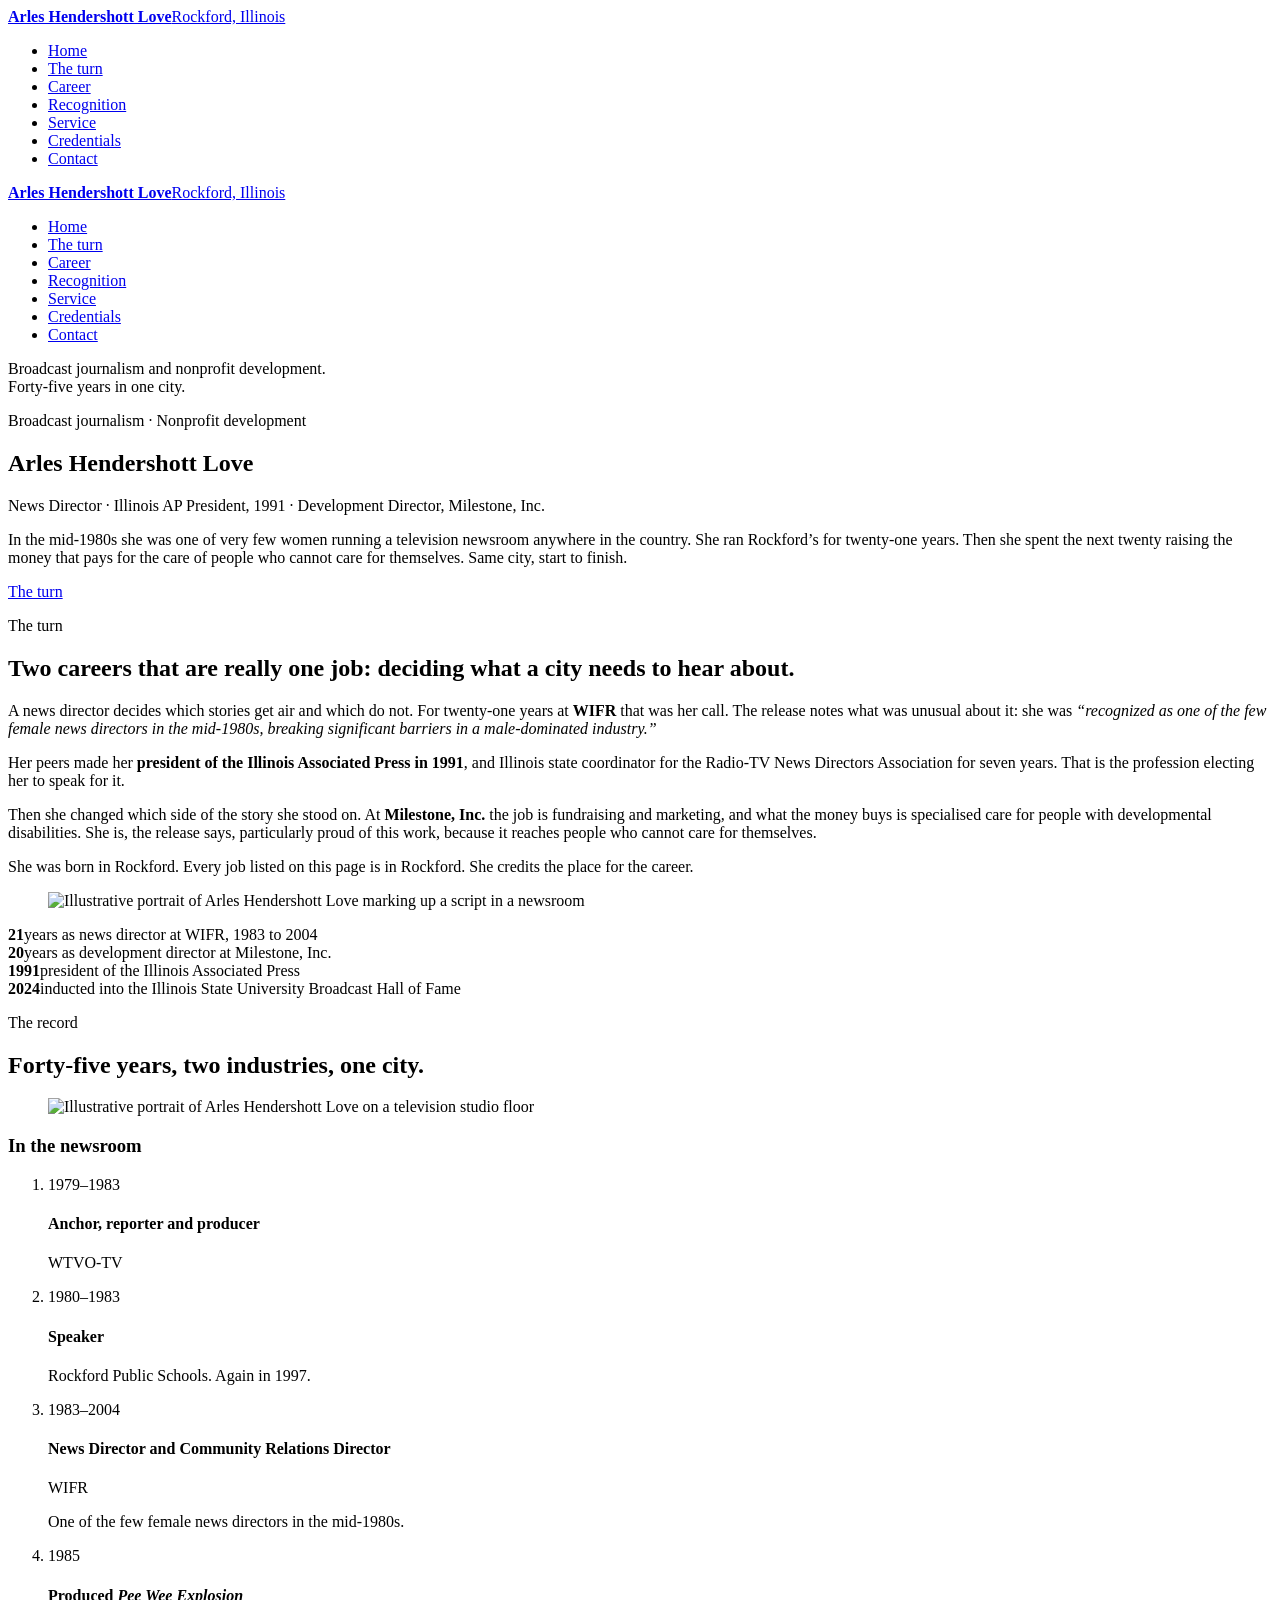
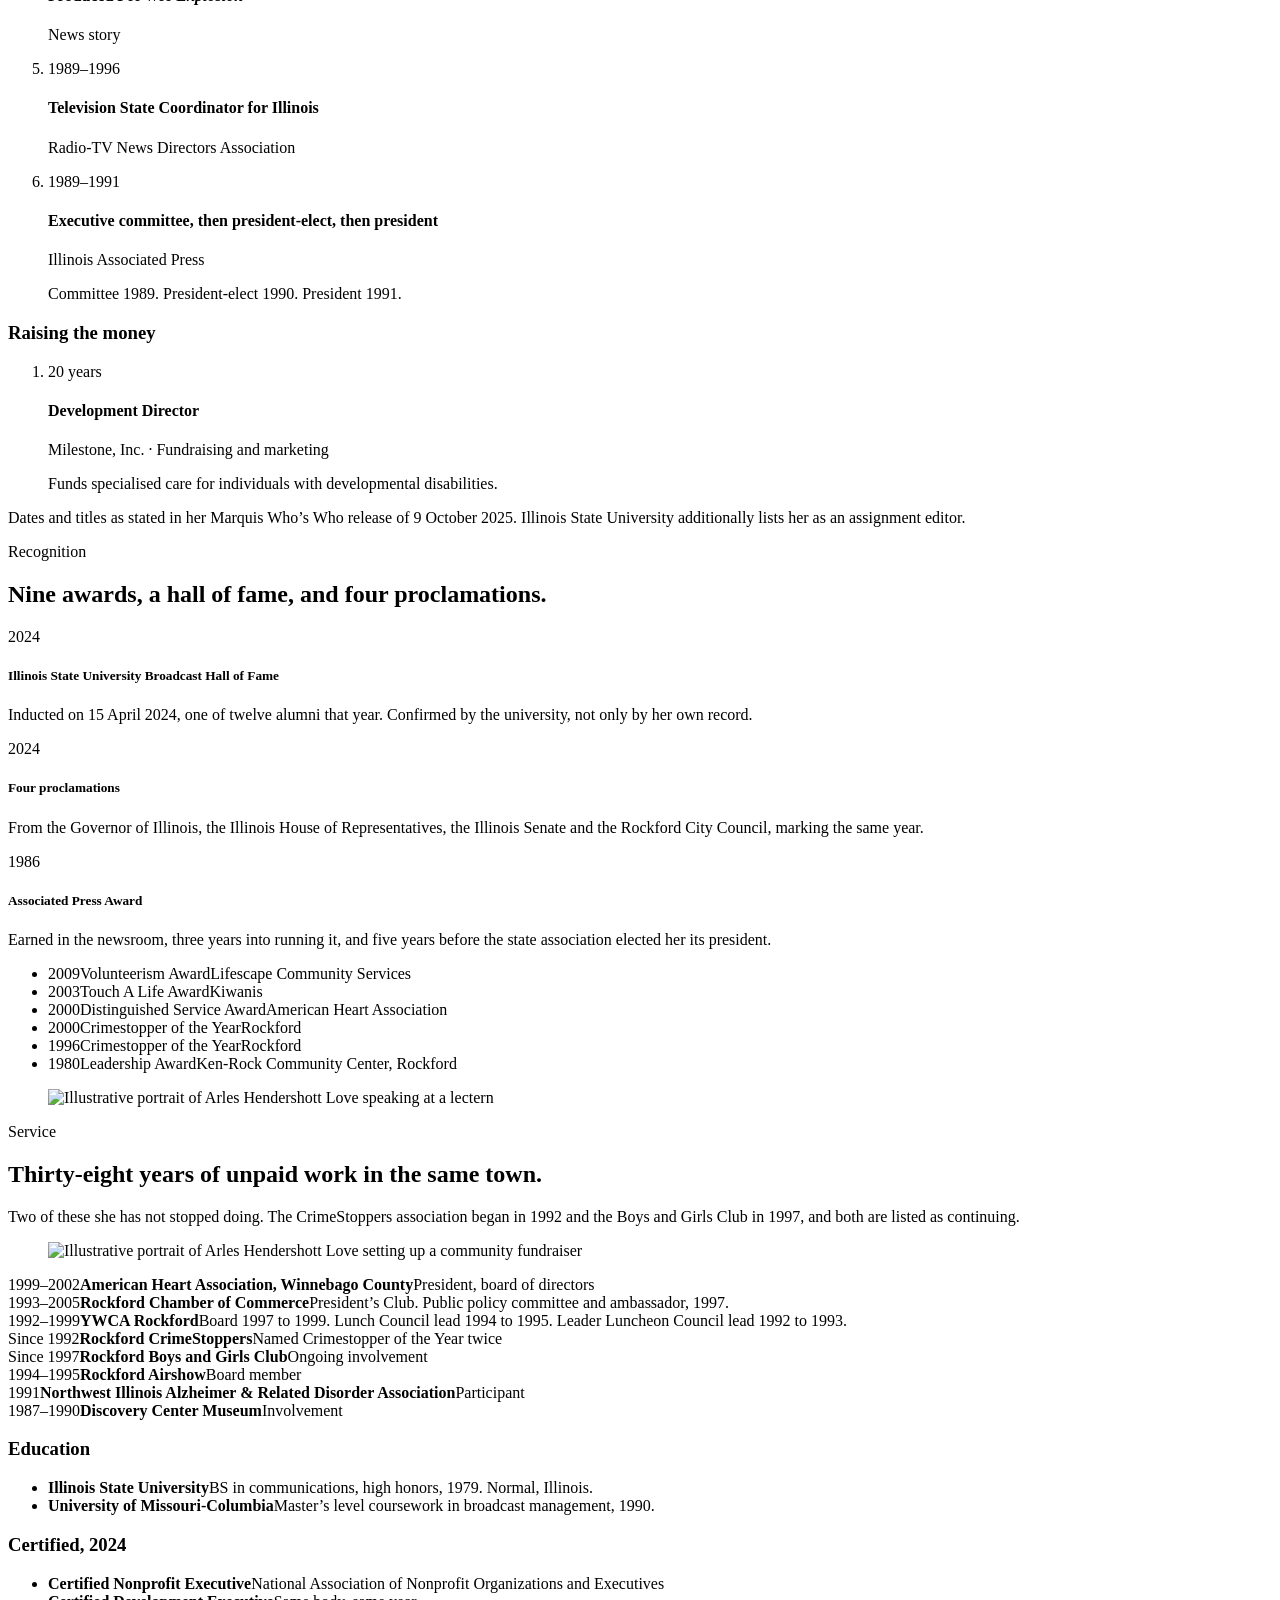
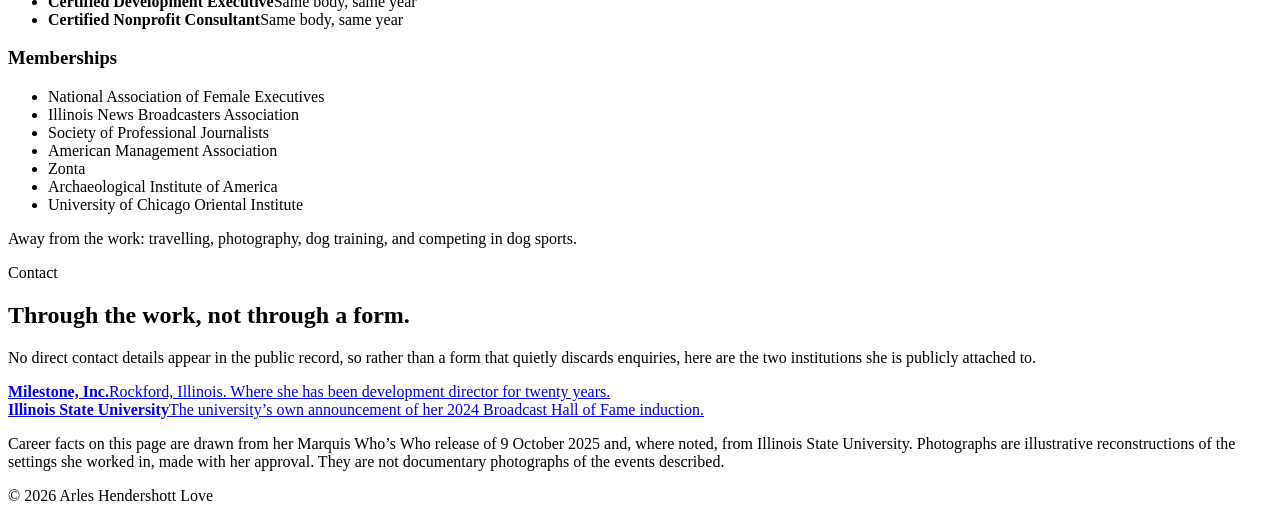
==== index.html @ de35d103 "Arles Hendershott Love: initial site" ====
<!DOCTYPE html>
<html lang="en">
   <head>
      <meta charset="utf-8">
      <meta content="width=device-width, initial-scale=1, shrink-to-fit=no" name="viewport">
      <title>Arles Hendershott Love | Broadcast Journalism and Nonprofit Development</title>
      <meta name="description" content="One of the few female television news directors of the mid-1980s. Twenty-one years running a Rockford newsroom, then twenty raising funds for people with developmental disabilities.">
      <meta name="google-site-verification" content="xpBMh-QQrPQeyqr3nj_wXwu0d8QLbnr4VbG4xIufQW0">
      <!-- Still noindex: this is a github.io staging URL, not her domain. The
           verification tag above lets Search Console claim the property, but
           nothing will be indexed until this line is removed. -->
      <meta name="robots" content="noindex, nofollow">
      <meta property="og:title" content="Arles Hendershott Love">
      <meta property="og:description" content="Broadcast journalist, newsroom leader, and development director. Forty-five years in Rockford, Illinois.">
      <meta property="og:type" content="profile">
      <link rel="icon" href="img/favicon.svg" type="image/svg+xml">
      <link rel="icon" href="img/favicon.ico" sizes="32x32">
      <link rel="apple-touch-icon" href="img/favicon-180.png">
      <link rel="preconnect" href="https://fonts.googleapis.com">
      <link rel="preconnect" href="https://fonts.gstatic.com" crossorigin>
      <link rel="stylesheet" href="https://fonts.googleapis.com/css2?family=Archivo:wght@500;600;700;800&family=Source+Serif+4:ital,opsz,wght@0,8..60,400;0,8..60,600;1,8..60,400&display=swap">
      <link rel="stylesheet" href="vendor/css/bundle.min.css">
      <link rel="stylesheet" href="vendor/css/wow.css">
      <link rel="stylesheet" href="celebrity/css/style.css">
      <link rel="stylesheet" href="celebrity/css/custom.css">
      <link rel="stylesheet" href="celebrity/css/site.css">
   </head>

<body data-offset="90" data-spy="scroll" data-target=".navbar">

<!--Start Header -->
<header class="navigation-bar">
   <nav class="navbar navbar-expand-lg fixed-top navbar-fixed-top">
      <a class="navbar-brand scroll wordmark" href="#home">
         <b>Arles Hendershott Love</b><span>Rockford, Illinois</span>
      </a>
      <div class="collapse navbar-collapse" id="navbarSupportedContent">
         <ul class="navbar-nav ml-auto">
            <li class="nav-item active"><a class="nav-link font scroll" href="#home">Home</a></li>
            <li class="nav-item"><a class="nav-link font scroll" href="#about">The turn</a></li>
            <li class="nav-item"><a class="nav-link font scroll" href="#career">Career</a></li>
            <li class="nav-item"><a class="nav-link font scroll" href="#recognition">Recognition</a></li>
            <li class="nav-item"><a class="nav-link font scroll" href="#service">Service</a></li>
            <li class="nav-item"><a class="nav-link font scroll" href="#credentials">Credentials</a></li>
            <li class="nav-item"><a class="nav-link font scroll" href="#contact">Contact</a></li>
         </ul>
      </div>
      <a href="javascript:void(0)" class="sidemenu_btn link" id="sidemenu_toggle">
      <span></span><span></span><span></span>
      </a>
   </nav>
   <div class="side-menu hidden">
      <div class="inner-wrapper">
         <div class="sidemenu-image">
            <a class="scroll wordmark" href="#home"><b>Arles Hendershott Love</b><span>Rockford, Illinois</span></a>
         </div>
         <span class="btn-close" id="btn_sideNavClose"><i></i><i></i></span>
         <nav class="side-nav w-100">
            <ul class="navbar-nav">
               <li class="nav-item"><a class="nav-link font scroll" href="#home">Home</a></li>
               <li class="nav-item"><a class="nav-link font scroll" href="#about">The turn</a></li>
               <li class="nav-item"><a class="nav-link font scroll" href="#career">Career</a></li>
               <li class="nav-item"><a class="nav-link font scroll" href="#recognition">Recognition</a></li>
               <li class="nav-item"><a class="nav-link font scroll" href="#service">Service</a></li>
               <li class="nav-item"><a class="nav-link font scroll" href="#credentials">Credentials</a></li>
               <li class="nav-item"><a class="nav-link font scroll" href="#contact">Contact</a></li>
            </ul>
         </nav>
         <div class="side-menu-footer">
            <p class="copywrite text-left">Broadcast journalism and nonprofit development.<br>Forty-five years in one city.</p>
         </div>
      </div>
   </div>
   <a id="close_side_menu" href="javascript:void(0);"></a>
</header>
<!-- End Header -->

<!-- Start Banner -->
<section class="banner-section" id="home">
   <div class="container">
      <div class="rectangle wow slideInDown" data-wow-delay="300ms">
         <div class="text font">
            <p class="eyebrow">Broadcast journalism &middot; Nonprofit development</p>
            <h1>Arles Hendershott Love</h1>
            <p class="role-line">News Director &middot; Illinois AP President, 1991 &middot; Development Director, Milestone, Inc.</p>
            <p class="lede">In the mid-1980s she was one of very few women running a television newsroom anywhere in the country. She ran Rockford&rsquo;s for twenty-one years. Then she spent the next twenty raising the money that pays for the care of people who cannot care for themselves. Same city, start to finish.</p>
            <a class="media scroll" href="#about">
               <i class="fas fa-angle-right"></i>
               <div class="media-body">The turn</div>
            </a>
         </div>
      </div>
   </div>
</section>
<!-- End Banner -->

<!-- Start About -->
<section class="about-section" id="about">
   <div class="container">
      <div class="row no-gutters">
         <div class="col-lg-12 wow fadeInDown" data-wow-delay="200ms">
            <p class="subheading font">The turn</p>
            <h2 class="heading font">Two careers that are really one job: deciding what a city needs to hear about.</h2>
         </div>
      </div>
      <div class="row no-gutters align-items-start">
         <div class="col-lg-7 col-md-12 text-section wow fadeInLeft" data-wow-delay="300ms">
            <p class="text">A news director decides which stories get air and which do not. For twenty-one years at <strong>WIFR</strong> that was her call. The release notes what was unusual about it: she was <em>&ldquo;recognized as one of the few female news directors in the mid-1980s, breaking significant barriers in a male-dominated industry.&rdquo;</em></p>
            <p class="text">Her peers made her <strong>president of the Illinois Associated Press in 1991</strong>, and Illinois state coordinator for the Radio-TV News Directors Association for seven years. That is the profession electing her to speak for it.</p>
            <p class="text">Then she changed which side of the story she stood on. At <strong>Milestone, Inc.</strong> the job is fundraising and marketing, and what the money buys is specialised care for people with developmental disabilities. She is, the release says, particularly proud of this work, because it reaches people who cannot care for themselves.</p>
            <p class="text muted-note">She was born in Rockford. Every job listed on this page is in Rockford. She credits the place for the career.</p>
         </div>
         <div class="col-lg-5 col-md-12 wow fadeInRight" data-wow-delay="300ms">
            <figure class="side-fig">
               <img src="img/newsroom-script.jpg" alt="Illustrative portrait of Arles Hendershott Love marking up a script in a newsroom" width="1000" height="750" loading="lazy" decoding="async">
            </figure>
            <div class="figs-col">
            <div class="fig"><b>21</b><span>years as news director at WIFR, 1983 to 2004</span></div>
            <div class="fig"><b>20</b><span>years as development director at Milestone, Inc.</span></div>
            <div class="fig"><b>1991</b><span>president of the Illinois Associated Press</span></div>
            <div class="fig"><b>2024</b><span>inducted into the Illinois State University Broadcast Hall of Fame</span></div>
            </div>
         </div>
      </div>
   </div>
   <div class="rectangle"></div>
</section>
<!-- End About -->

<!-- Start Career -->
<section class="career-section" id="career">
   <div class="container">
      <div class="row no-gutters">
         <div class="col-lg-9 wow fadeInDown" data-wow-delay="200ms">
            <p class="subheading font">The record</p>
            <h2 class="heading font">Forty-five years, two industries, one city.</h2>
         </div>
      </div>

      <figure class="strip-fig wow fadeInUp">
         <img src="img/studio-floor.jpg" alt="Illustrative portrait of Arles Hendershott Love on a television studio floor" width="1600" height="686" loading="lazy" decoding="async">
      </figure>
      <h3 class="era-label">In the newsroom</h3>
      <ol class="tl">
         <li class="tl-row wow fadeInUp">
            <span class="tl-year">1979&ndash;1983</span>
            <div class="tl-body">
               <h4 class="tl-title">Anchor, reporter and producer</h4>
               <p class="tl-meta">WTVO-TV</p>
            </div>
         </li>
         <li class="tl-row wow fadeInUp" data-wow-delay="60ms">
            <span class="tl-year">1980&ndash;1983</span>
            <div class="tl-body">
               <h4 class="tl-title">Speaker</h4>
               <p class="tl-meta">Rockford Public Schools. Again in 1997.</p>
            </div>
         </li>
         <li class="tl-row wow fadeInUp" data-wow-delay="120ms">
            <span class="tl-year">1983&ndash;2004</span>
            <div class="tl-body">
               <h4 class="tl-title">News Director and Community Relations Director</h4>
               <p class="tl-meta">WIFR</p>
               <p class="tl-note">One of the few female news directors in the mid-1980s.</p>
            </div>
         </li>
         <li class="tl-row wow fadeInUp" data-wow-delay="180ms">
            <span class="tl-year">1985</span>
            <div class="tl-body">
               <h4 class="tl-title">Produced <cite>Pee Wee Explosion</cite></h4>
               <p class="tl-meta">News story</p>
            </div>
         </li>
         <li class="tl-row wow fadeInUp" data-wow-delay="240ms">
            <span class="tl-year">1989&ndash;1996</span>
            <div class="tl-body">
               <h4 class="tl-title">Television State Coordinator for Illinois</h4>
               <p class="tl-meta">Radio-TV News Directors Association</p>
            </div>
         </li>
         <li class="tl-row wow fadeInUp" data-wow-delay="300ms">
            <span class="tl-year">1989&ndash;1991</span>
            <div class="tl-body">
               <h4 class="tl-title">Executive committee, then president-elect, then president</h4>
               <p class="tl-meta">Illinois Associated Press</p>
               <p class="tl-note">Committee 1989. President-elect 1990. President 1991.</p>
            </div>
         </li>
      </ol>

      <h3 class="era-label second">Raising the money</h3>
      <ol class="tl">
         <li class="tl-row wow fadeInUp">
            <span class="tl-year">20 years</span>
            <div class="tl-body">
               <h4 class="tl-title">Development Director</h4>
               <p class="tl-meta">Milestone, Inc. &middot; Fundraising and marketing</p>
               <p class="tl-note">Funds specialised care for individuals with developmental disabilities.</p>
            </div>
         </li>
      </ol>
      <p class="tl-foot">Dates and titles as stated in her Marquis Who&rsquo;s Who release of 9 October 2025. Illinois State University additionally lists her as an assignment editor.</p>
   </div>
</section>
<!-- End Career -->

<!-- Start Recognition -->
<section class="media-section" id="recognition">
   <div class="container">
      <div class="row no-gutters">
         <div class="col-lg-12 wow fadeInDown" data-wow-delay="200ms">
            <p class="subheading">Recognition</p>
            <h2 class="heading">Nine awards, a hall of fame, and four proclamations.</h2>
         </div>
      </div>
      <div class="row no-gutters cards-section">
         <div class="col-lg-4 col-md-12">
            <div class="card card-1 wow fadeInLeft" data-wow-delay="200ms">
               <div class="card-body">
                  <p class="card-year">2024</p>
                  <h5 class="card-title font">Illinois State University Broadcast Hall of Fame</h5>
                  <p>Inducted on 15 April 2024, one of twelve alumni that year. Confirmed by the university, not only by her own record.</p>
               </div>
            </div>
         </div>
         <div class="col-lg-4 col-md-12">
            <div class="card active selected wow fadeInUp" data-wow-delay="200ms">
               <div class="card-body">
                  <p class="card-year">2024</p>
                  <h5 class="card-title font">Four proclamations</h5>
                  <p>From the Governor of Illinois, the Illinois House of Representatives, the Illinois Senate and the Rockford City Council, marking the same year.</p>
               </div>
            </div>
         </div>
         <div class="col-lg-4 col-md-12">
            <div class="card wow fadeInRight" data-wow-delay="200ms">
               <div class="card-body">
                  <p class="card-year">1986</p>
                  <h5 class="card-title font">Associated Press Award</h5>
                  <p>Earned in the newsroom, three years into running it, and five years before the state association elected her its president.</p>
               </div>
            </div>
         </div>
      </div>

      <ul class="award-list">
         <li class="wow fadeInUp"><span class="aw-year">2009</span><span class="aw-name">Volunteerism Award</span><span class="aw-org">Lifescape Community Services</span></li>
         <li class="wow fadeInUp" data-wow-delay="50ms"><span class="aw-year">2003</span><span class="aw-name">Touch A Life Award</span><span class="aw-org">Kiwanis</span></li>
         <li class="wow fadeInUp" data-wow-delay="100ms"><span class="aw-year">2000</span><span class="aw-name">Distinguished Service Award</span><span class="aw-org">American Heart Association</span></li>
         <li class="wow fadeInUp" data-wow-delay="150ms"><span class="aw-year">2000</span><span class="aw-name">Crimestopper of the Year</span><span class="aw-org">Rockford</span></li>
         <li class="wow fadeInUp" data-wow-delay="200ms"><span class="aw-year">1996</span><span class="aw-name">Crimestopper of the Year</span><span class="aw-org">Rockford</span></li>
         <li class="wow fadeInUp" data-wow-delay="250ms"><span class="aw-year">1980</span><span class="aw-name">Leadership Award</span><span class="aw-org">Ken-Rock Community Center, Rockford</span></li>
      </ul>
      <figure class="strip-fig bottom wow fadeInUp">
         <img src="img/lectern.jpg" alt="Illustrative portrait of Arles Hendershott Love speaking at a lectern" width="1600" height="686" loading="lazy" decoding="async">
      </figure>
   </div>
</section>
<!-- End Recognition -->

<!-- Start Service -->
<section class="service-section" id="service">
   <div class="container">
      <div class="row no-gutters align-items-center">
         <div class="col-12 col-lg-7 wow fadeInDown" data-wow-delay="200ms">
            <p class="subheading font">Service</p>
            <h2 class="heading font">Thirty-eight years of unpaid work in the same town.</h2>
            <p class="sec-lead">Two of these she has not stopped doing. The CrimeStoppers association began in 1992 and the Boys and Girls Club in 1997, and both are listed as continuing.</p>
         </div>
         <div class="col-12 col-lg-5 mt-4 mt-lg-0">
            <figure class="side-fig wow fadeInRight" data-wow-delay="300ms">
               <img src="img/fundraiser.jpg" alt="Illustrative portrait of Arles Hendershott Love setting up a community fundraiser" width="1000" height="750" loading="lazy" decoding="async">
            </figure>
         </div>
      </div>
      <div class="row svc-grid">
         <div class="col-12 col-md-6 col-lg-4"><div class="svc wow fadeInUp"><span class="svc-year">1999&ndash;2002</span><b>American Heart Association, Winnebago County</b><span class="svc-role">President, board of directors</span></div></div>
         <div class="col-12 col-md-6 col-lg-4"><div class="svc wow fadeInUp" data-wow-delay="60ms"><span class="svc-year">1993&ndash;2005</span><b>Rockford Chamber of Commerce</b><span class="svc-role">President&rsquo;s Club. Public policy committee and ambassador, 1997.</span></div></div>
         <div class="col-12 col-md-6 col-lg-4"><div class="svc wow fadeInUp" data-wow-delay="120ms"><span class="svc-year">1992&ndash;1999</span><b>YWCA Rockford</b><span class="svc-role">Board 1997 to 1999. Lunch Council lead 1994 to 1995. Leader Luncheon Council lead 1992 to 1993.</span></div></div>
         <div class="col-12 col-md-6 col-lg-4"><div class="svc wow fadeInUp" data-wow-delay="180ms"><span class="svc-year">Since 1992</span><b>Rockford CrimeStoppers</b><span class="svc-role">Named Crimestopper of the Year twice</span></div></div>
         <div class="col-12 col-md-6 col-lg-4"><div class="svc wow fadeInUp" data-wow-delay="240ms"><span class="svc-year">Since 1997</span><b>Rockford Boys and Girls Club</b><span class="svc-role">Ongoing involvement</span></div></div>
         <div class="col-12 col-md-6 col-lg-4"><div class="svc wow fadeInUp" data-wow-delay="300ms"><span class="svc-year">1994&ndash;1995</span><b>Rockford Airshow</b><span class="svc-role">Board member</span></div></div>
         <div class="col-12 col-md-6 col-lg-4"><div class="svc wow fadeInUp" data-wow-delay="360ms"><span class="svc-year">1991</span><b>Northwest Illinois Alzheimer &amp; Related Disorder Association</b><span class="svc-role">Participant</span></div></div>
         <div class="col-12 col-md-6 col-lg-4"><div class="svc wow fadeInUp" data-wow-delay="420ms"><span class="svc-year">1987&ndash;1990</span><b>Discovery Center Museum</b><span class="svc-role">Involvement</span></div></div>
      </div>
   </div>
</section>
<!-- End Service -->

<!-- Start Credentials -->
<section class="creds-section" id="credentials">
   <div class="container">
      <div class="row">
         <div class="col-12 col-lg-4 mb-5 mb-lg-0">
            <h3 class="subheading font">Education</h3>
            <ul class="cred-list">
               <li class="wow fadeInUp"><b>Illinois State University</b><span>BS in communications, high honors, 1979. Normal, Illinois.</span></li>
               <li class="wow fadeInUp" data-wow-delay="80ms"><b>University of Missouri-Columbia</b><span>Master&rsquo;s level coursework in broadcast management, 1990.</span></li>
            </ul>
         </div>
         <div class="col-12 col-lg-4 mb-5 mb-lg-0">
            <h3 class="subheading font">Certified, 2024</h3>
            <ul class="cred-list">
               <li class="wow fadeInUp"><b>Certified Nonprofit Executive</b><span>National Association of Nonprofit Organizations and Executives</span></li>
               <li class="wow fadeInUp" data-wow-delay="80ms"><b>Certified Development Executive</b><span>Same body, same year</span></li>
               <li class="wow fadeInUp" data-wow-delay="160ms"><b>Certified Nonprofit Consultant</b><span>Same body, same year</span></li>
            </ul>
         </div>
         <div class="col-12 col-lg-4">
            <h3 class="subheading font">Memberships</h3>
            <ul class="memb-list">
               <li class="wow fadeInUp">National Association of Female Executives</li>
               <li class="wow fadeInUp" data-wow-delay="40ms">Illinois News Broadcasters Association</li>
               <li class="wow fadeInUp" data-wow-delay="80ms">Society of Professional Journalists</li>
               <li class="wow fadeInUp" data-wow-delay="120ms">American Management Association</li>
               <li class="wow fadeInUp" data-wow-delay="160ms">Zonta</li>
               <li class="wow fadeInUp" data-wow-delay="200ms">Archaeological Institute of America</li>
               <li class="wow fadeInUp" data-wow-delay="240ms">University of Chicago Oriental Institute</li>
            </ul>
            <p class="offduty">Away from the work: travelling, photography, dog training, and competing in dog sports.</p>
         </div>
      </div>
   </div>
</section>
<!-- End Credentials -->

<!-- Start Contact -->
<section class="contact-section" id="contact">
   <div class="container">
      <div class="row no-gutters">
         <div class="col-lg-8 wow fadeInLeft" data-wow-delay="200ms">
            <p class="subheading">Contact</p>
            <h2 class="heading">Through the work, not through a form.</h2>
            <p class="sec-lead">No direct contact details appear in the public record, so rather than a form that quietly discards enquiries, here are the two institutions she is publicly attached to.</p>
         </div>
      </div>
      <div class="row doors-row">
         <div class="col-12 col-md-6">
            <a class="door wow fadeInUp" href="https://milestone-inc.org/" target="_blank" rel="noopener">
               <b>Milestone, Inc.</b><span>Rockford, Illinois. Where she has been development director for twenty years.</span>
            </a>
         </div>
         <div class="col-12 col-md-6">
            <a class="door wow fadeInUp" data-wow-delay="80ms" href="https://news.illinoisstate.edu/2024/04/tv-10-news-inducts-12-illinois-state-alums-into-the-broadcast-hall-of-fame/" target="_blank" rel="noopener">
               <b>Illinois State University</b><span>The university&rsquo;s own announcement of her 2024 Broadcast Hall of Fame induction.</span>
            </a>
         </div>
      </div>
      <div class="row copyright-section">
         <div class="col-12 col-lg-8 column">
            <p class="src-note">Career facts on this page are drawn from her Marquis Who&rsquo;s Who release of 9 October 2025 and, where noted, from Illinois State University. Photographs are illustrative reconstructions of the settings she worked in, made with her approval. They are not documentary photographs of the events described.</p>
         </div>
         <div class="col-12 col-lg-4 column text-lg-right">
            <p>&copy; 2026 Arles Hendershott Love</p>
         </div>
      </div>
   </div>
   <div class="rectangle"></div>
</section>
<!-- End Contact -->

<script src="vendor/js/bundle.min.js"></script>
<script src="vendor/js/wow.min.js"></script>
<script src="celebrity/js/script.js"></script>
</body>
</html>
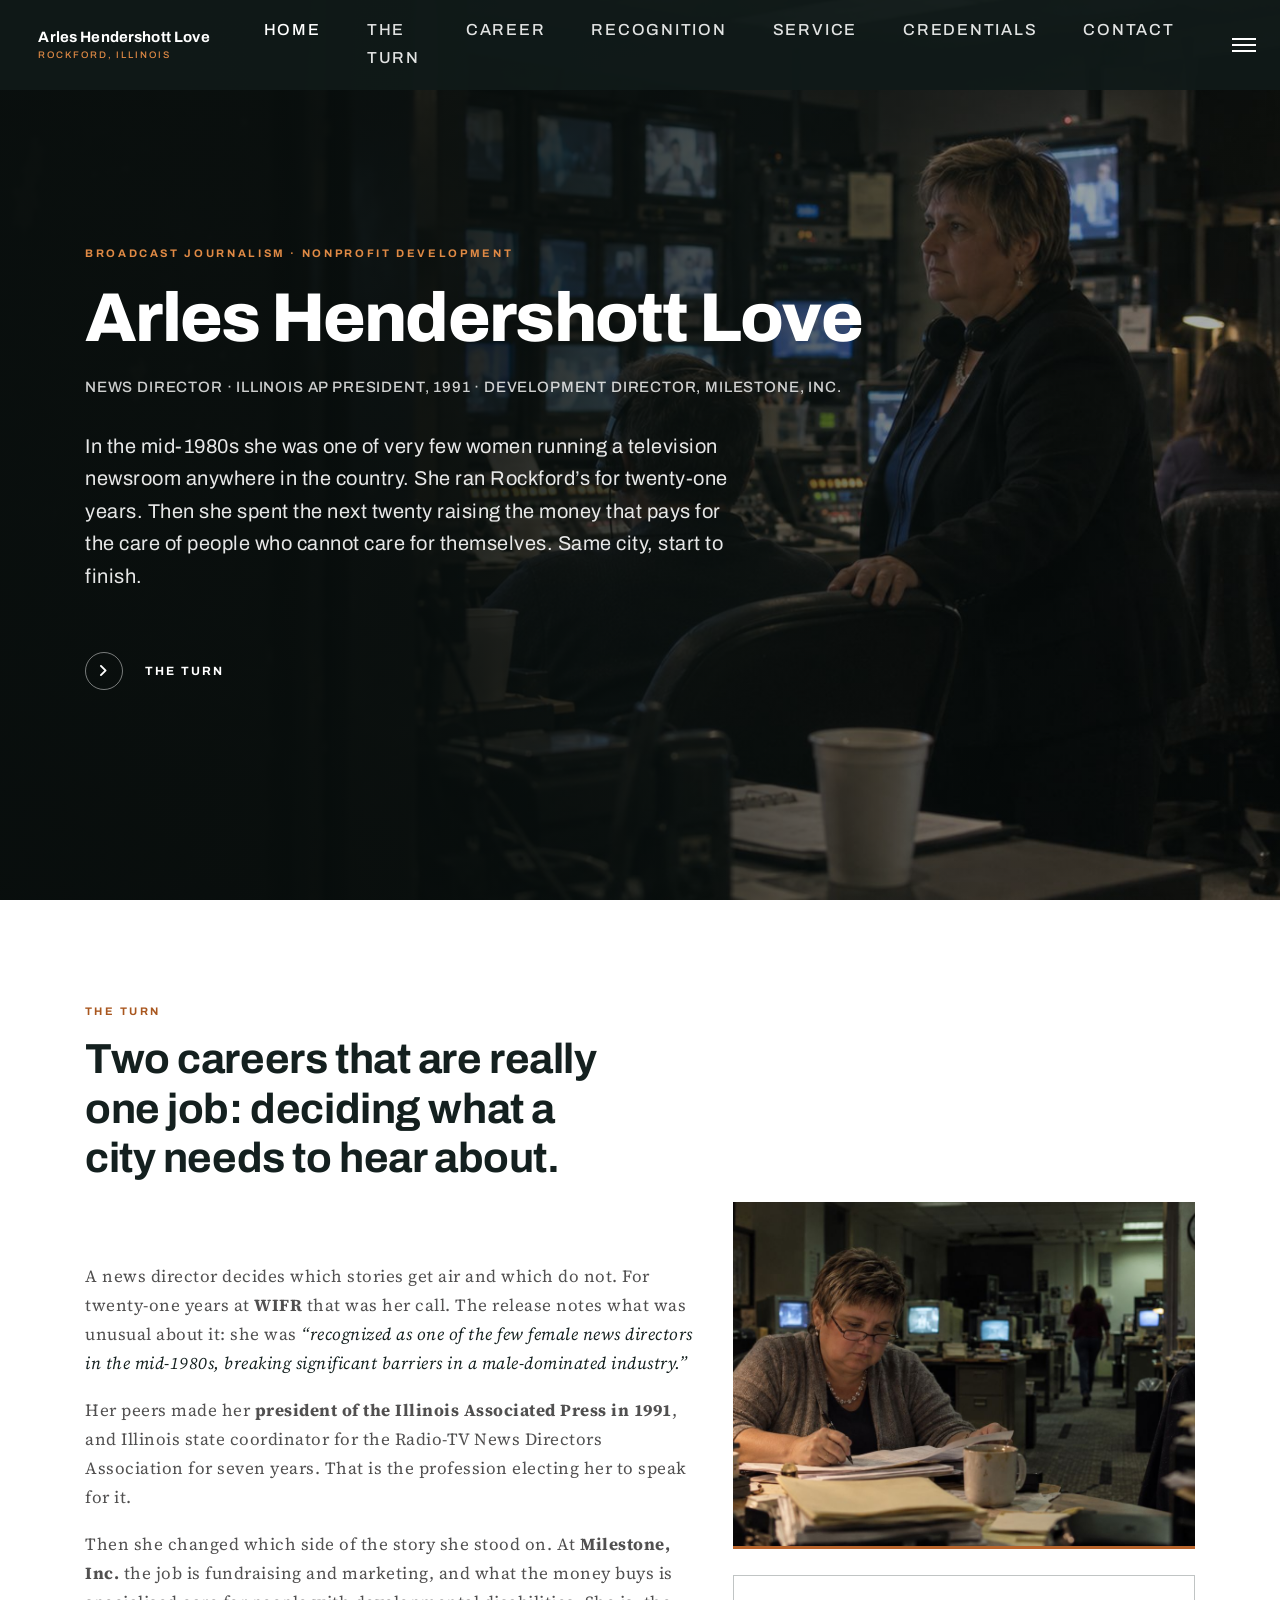
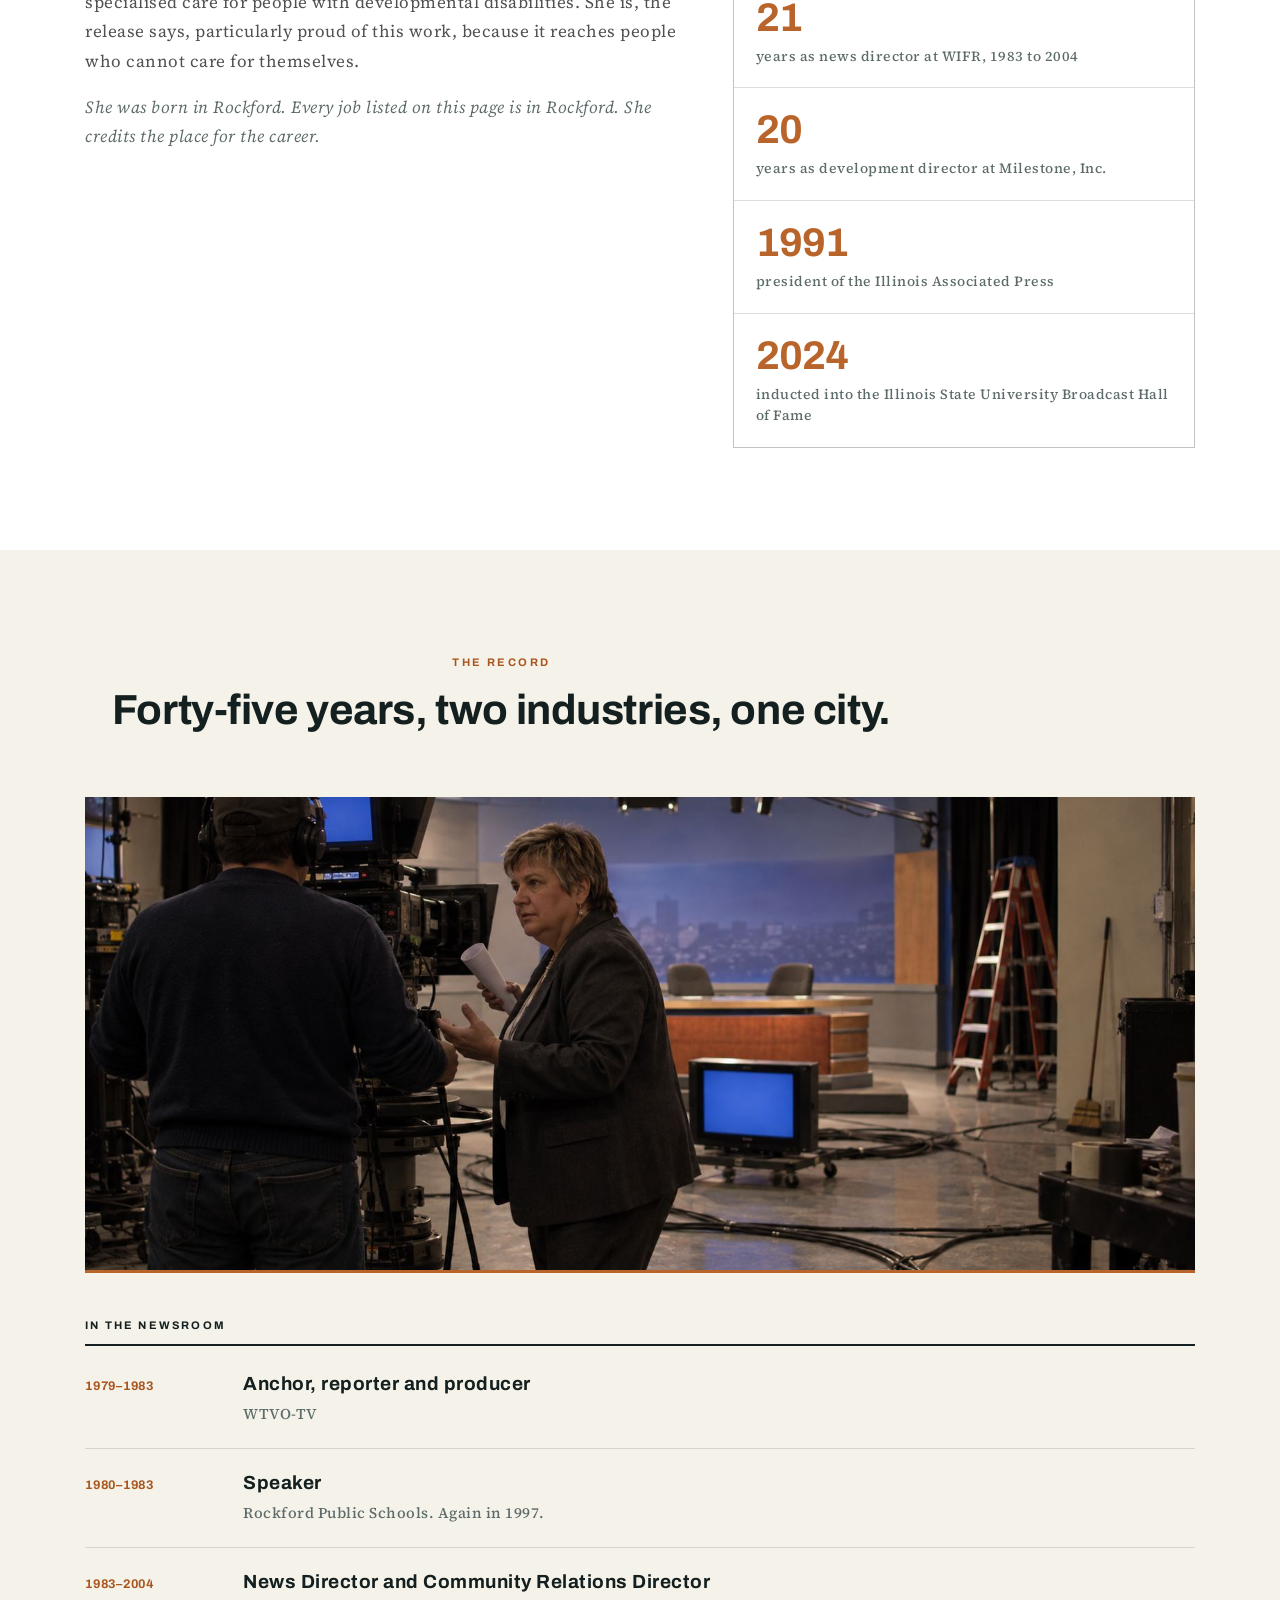
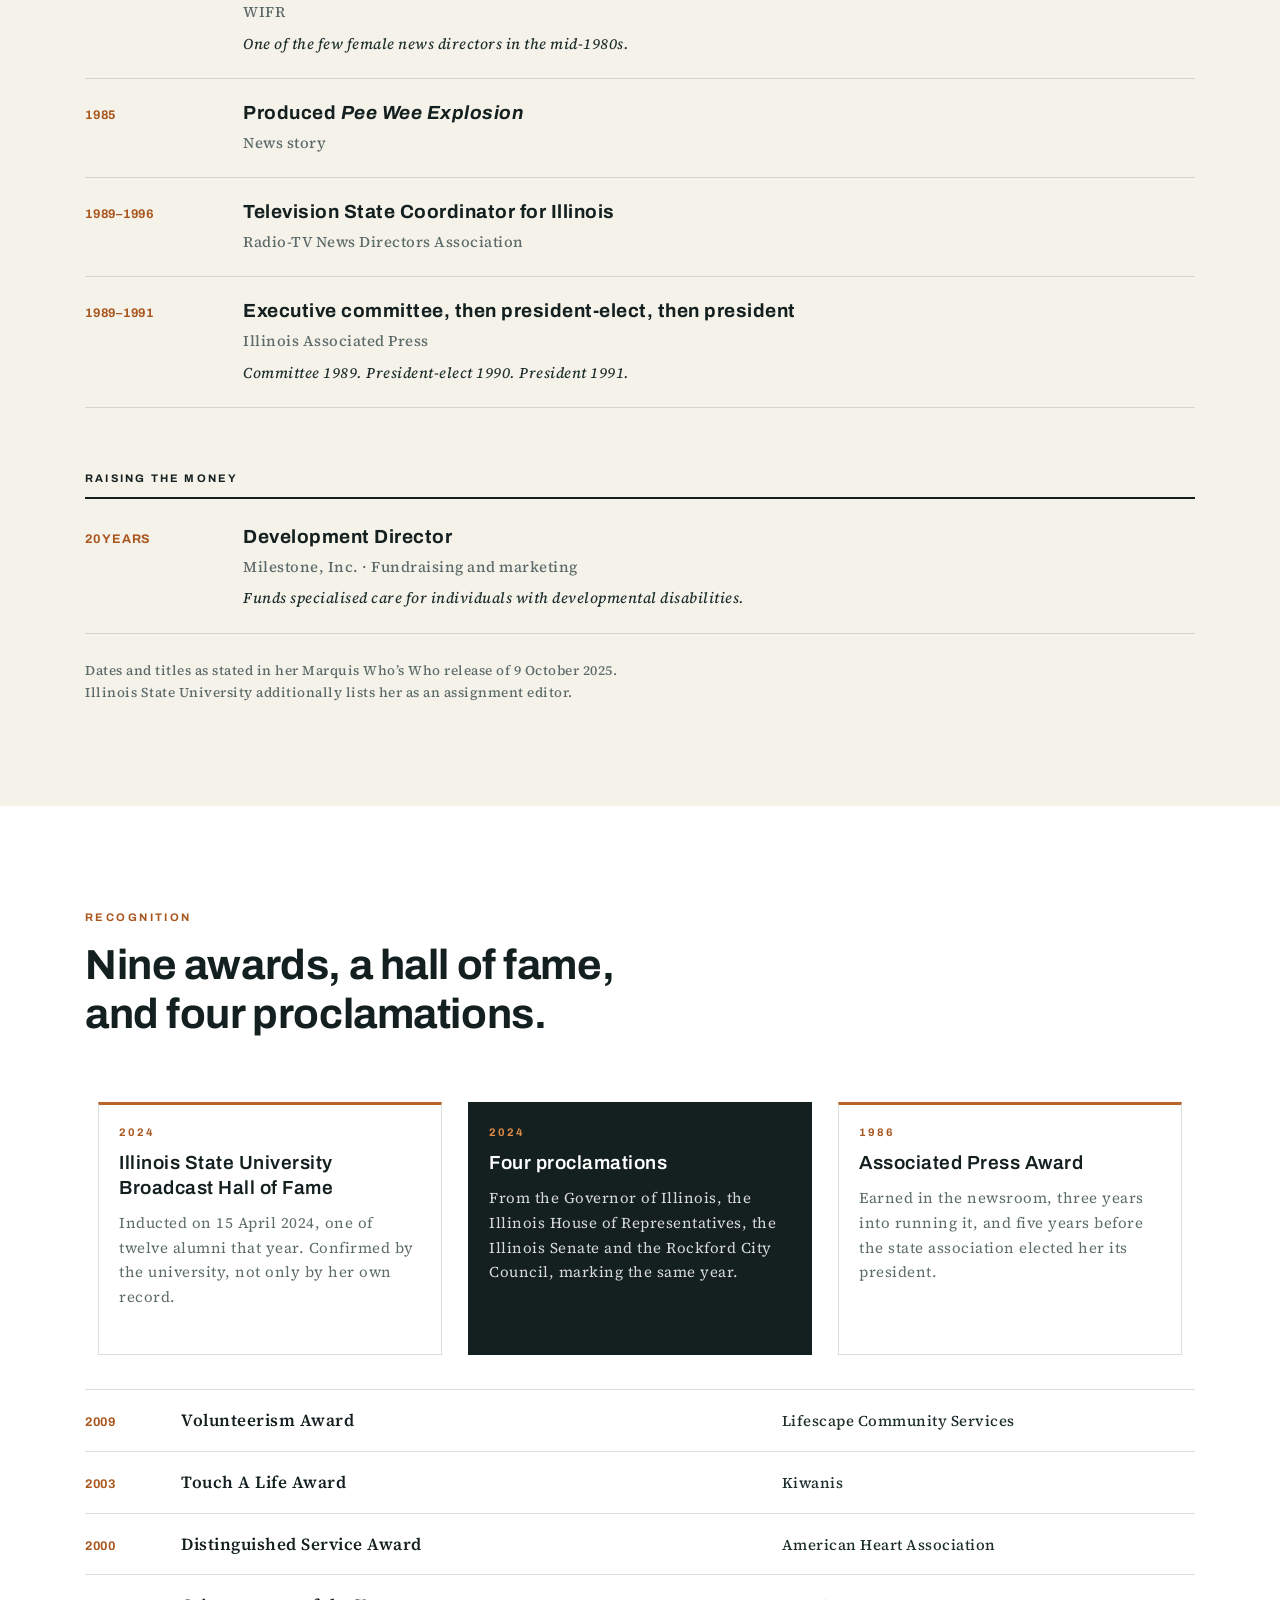
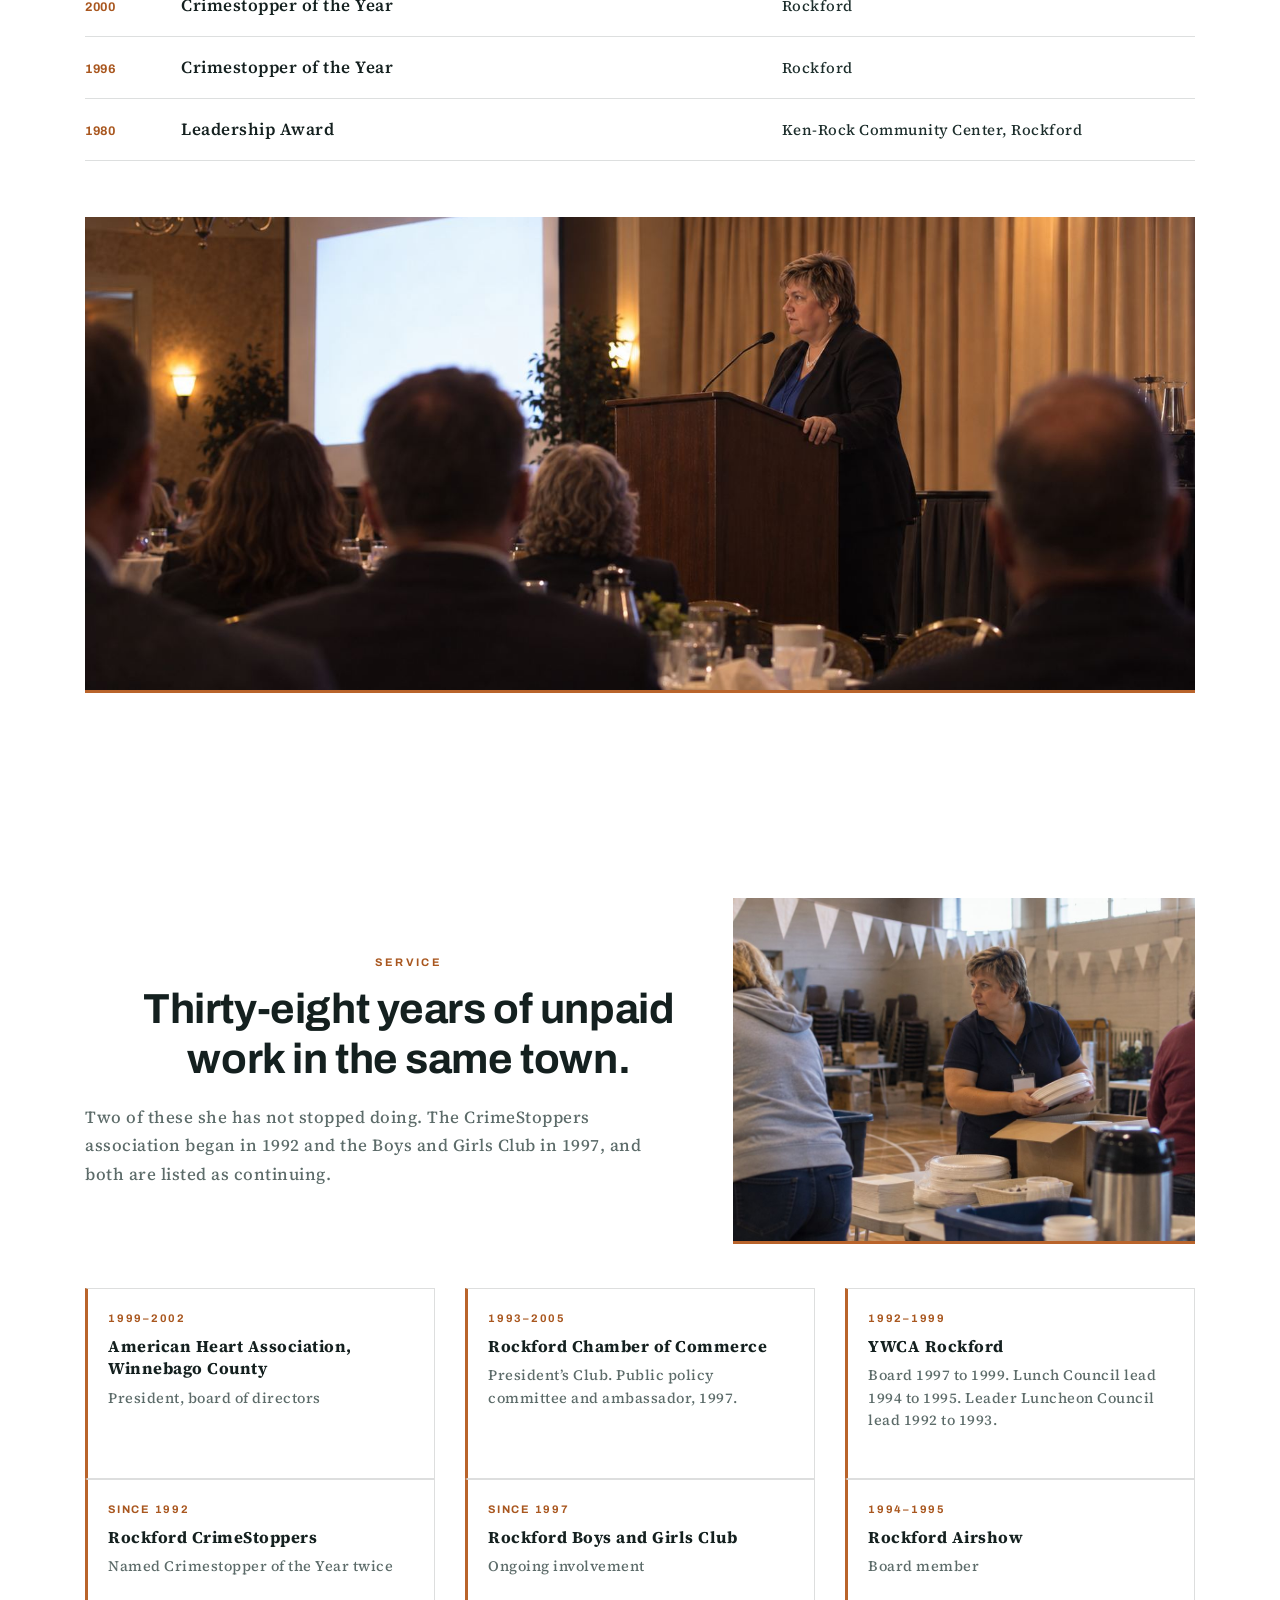
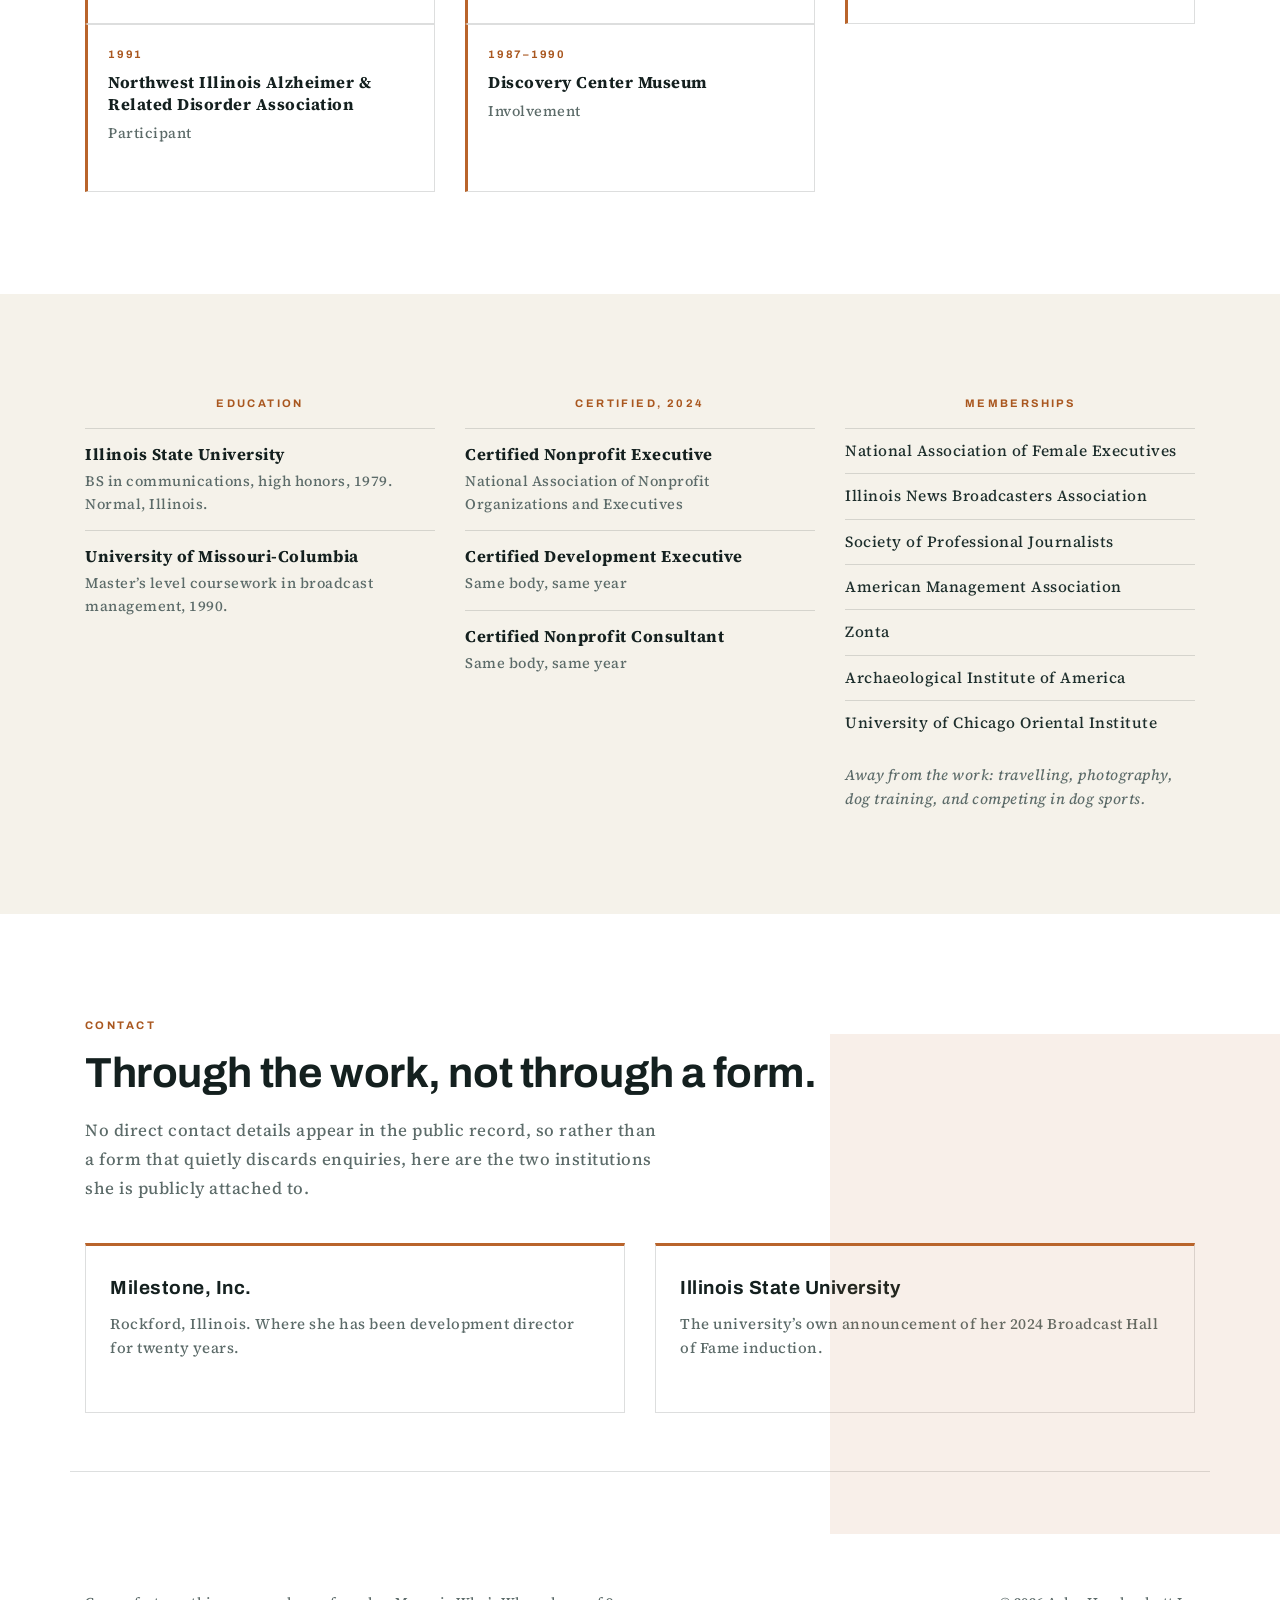
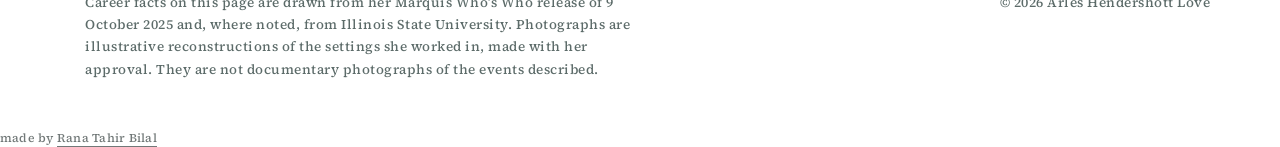
==== commit 02935736: "Add files via upload" ====
--- a/index.html
+++ b/index.html
@@ -362,5 +362,7 @@
 <script src="vendor/js/bundle.min.js"></script>
 <script src="vendor/js/wow.min.js"></script>
 <script src="celebrity/js/script.js"></script>
+
+<p style="margin:18px 0 0;font-size:12px;line-height:1.5;opacity:.6;letter-spacing:.02em">made by <a href="https://ranatahirbilal.com" rel="nofollow noopener" target="_blank" style="color:inherit;text-decoration:none;border-bottom:1px solid currentColor">Rana Tahir Bilal</a></p>
 </body>
 </html>
--- a/celebrity/css/style.css
+++ b/celebrity/css/style.css
@@ -0,0 +1,1785 @@
+/* ===================================
+	Table of Content
+====================================== */
+
+/*- Fonts
+  - Scrollbar
+  - General   
+  - Loader
+  - Navbar
+  - Banner-Section
+  - About-Section
+  - Project Section
+  - Press-Release-Section
+  - Contact-Section
+  - StandAlone Page
+  - Media queries
+*/
+
+/* ===================================
+	Fonts
+====================================== */
+
+@import url('https://fonts.googleapis.com/css2?family=Montserrat:wght@300;400;500;600;700&display=swap');
+@import url('https://fonts.googleapis.com/css2?family=Roboto:wght@300;400;500;700&display=swap');
+
+/* ===================================
+	Scrollbar
+====================================== */
+
+::-webkit-scrollbar {
+	width: 8px;
+}
+
+::-webkit-scrollbar-track {
+	width: 12px;
+	background: white;
+	border-left: 0 solid white;
+	border-right: 0 solid white;
+}
+
+::-webkit-scrollbar-thumb {
+	background: #a60317;
+	width: 0;
+	height: 25%;
+	transition: .5s ease;
+	cursor: pointer;
+}
+
+/* ===================================
+    General
+====================================== */
+
+body {
+	overflow-x: hidden;
+	font-family: 'Roboto', sans-serif;
+}
+
+a {
+	text-decoration: none;
+}
+
+.font {
+	font-family: 'Montserrat', sans-serif;
+}
+
+/*Headings*/
+.subheading {
+	color: #a60317;
+	font-size: 24px;
+	text-align: center;
+	font-weight: 600;
+}
+
+.heading {
+	color: #000;
+	font-size: 48px;
+	font-weight: 600;
+	margin-bottom: 80px;
+	text-align: center;
+}
+
+/*Social Icons*/
+.social-icons-simple li {
+	display: inline-block;
+	padding-left: 8px;
+}
+
+.social-icons-simple li:first-child {
+	padding-left: 0;
+}
+
+.social-icons-simple li a {
+	display: block;
+	font-size: 16px;
+	height: 40px;
+	line-height: 42px;
+	border: 1px solid transparent;
+	text-align: center;
+	width: 40px;
+	border-radius: 50%;
+	position: relative;
+	z-index: 1;
+	overflow: hidden;
+	transition: background-color .5s ease;
+	color: #ffffff;
+}
+
+.social-icons-simple li.animated-wrap a:hover {
+	background-color: transparent;
+}
+
+.icon-hovr:hover {
+	background-color: #fff;
+	color: #a60317;
+}
+
+/*Button*/
+.btn {
+	z-index: 2;
+	letter-spacing: .5px;
+	border-radius: 0;
+	font-weight: 500;
+	overflow: hidden;
+	position: absolute;
+	line-height: inherit;
+	display: inline-block;
+	color: #202020;
+	border: 2px solid transparent;
+	text-transform: capitalize;
+	transition: all .5s ease !important;
+}
+
+.btn.button {
+	font-size: 12px !important;
+	font-weight: 600;
+	color: #202020;
+	padding: 9px 27px !important;
+	line-height: 1.8em !important;
+	cursor: pointer;
+	display: inline-block;
+	position: relative;
+	transition: 0.5s;
+	font-family: 'Montserrat', sans-serif;
+}
+
+.btn.btn-rounded {
+	border-radius: 50px;
+}
+
+.btn.white-btn {
+	background: transparent;
+	border-color: #fff;
+	color: #fff;
+}
+
+.btn.red-btn {
+	background: #fff;
+	border-color: #a60317;
+	color: #a60317;
+}
+
+.center-button {
+	text-align: center;
+}
+
+/*Button hover*/
+.btn.btn-hvr-white:hover {
+	background-color: #fff;
+	border-color: #fff;
+	color: #a60317;
+}
+
+.btn.btn-hvr-red:hover {
+	background-color: #a60317;
+	border-color: #a60317;
+	color: #fff;
+}
+
+/* ===================================
+        Preloader
+====================================== */
+
+.center-block {
+	display: flex;
+	justify-content: center;
+	flex-direction: column;
+	align-items: center;
+}
+
+.loader {
+	height: 100%;
+	width: 100%;
+	position: fixed;
+	overflow: hidden;
+	z-index: 11111111;
+	background: #000;
+}
+
+.spinner {
+	margin: 100px auto;
+	width: 100px;
+	height: 100px;
+	position: relative;
+}
+
+.container1>div,
+.container2>div,
+.container3>div {
+	width: 20px;
+	height: 20px;
+	border: 6px solid #a60317;
+	background-color: #000;
+	border-radius: 100%;
+	position: absolute;
+	animation: bouncedelay 1.2s infinite ease-in-out;
+	animation-fill-mode: both;
+}
+
+.spinner .spinner-container {
+	position: absolute;
+	width: 100%;
+	height: 100%;
+}
+
+.container2 {
+	transform: rotateZ(45deg);
+}
+
+.circle1 {
+	top: 0;
+	left: 0;
+}
+
+.circle2 {
+	top: 0;
+	right: 0;
+}
+
+.circle3 {
+	right: 0;
+	bottom: 0;
+}
+
+.circle4 {
+	left: 0;
+	bottom: 0;
+}
+
+.container2 .circle1 {
+	animation-delay: -1.1s;
+}
+
+.container1 .circle2 {
+	animation-delay: -0.9s;
+}
+
+.container2 .circle2 {
+	animation-delay: -0.8s;
+}
+
+.container1 .circle3 {
+	animation-delay: -0.6s;
+}
+
+.container2 .circle3 {
+	animation-delay: -0.5s;
+}
+
+.container1 .circle4 {
+	animation-delay: -0.3s;
+}
+
+.container2 .circle4 {
+	animation-delay: -0.2s;
+}
+
+@-webkit-keyframes bouncedelay {
+	0%,
+	80%,
+	100% {
+		-webkit-transform: scale(0.4)
+	}
+	40% {
+		-webkit-transform: scale(1.0)
+	}
+}
+
+@keyframes bouncedelay {
+	0%,
+	80%,
+	100% {
+		transform: scale(0.0);
+		-webkit-transform: scale(0.25);
+	}
+	40% {
+		transform: scale(1.0);
+		-webkit-transform: scale(1.0);
+	}
+}
+
+/* ===================================
+    Navbar
+====================================== */
+
+.navigation-bar {
+	width: 100%;
+}
+
+.navbar {
+	padding: 0;
+	z-index: 111;
+	height: 90px;
+	width: 100%;
+	background-color: transparent !important;
+}
+
+.navbar-brand img {
+	padding-left: 15px;
+}
+
+.navbar .navbar-nav .nav-link {
+	font-size: 16px;
+	color: #fff;
+	font-weight: 500;
+	padding: 6px 6px;
+	margin-left: 30px;
+	margin-right: 50px;
+	transition: .5s ease;
+	border: 2px solid transparent;
+	display: block;
+}
+
+.navbar .navbar-nav {
+	margin-right: 5rem;
+}
+
+.navbar .navbar-nav .nav-link.active {
+	color: #fff;
+	transition: all .6s ease;
+}
+
+.navbar .navbar-nav .nav-link:hover {
+	transition: all .6s ease;
+}
+
+.navbar .navbar-nav .nav-link:last-child {
+	margin-right: 0;
+}
+
+.navbar .navbar-nav .nav-link:after {
+	content: '';
+	display: block;
+	margin: auto;
+	height: 3px;
+	width: 0;
+	background: transparent;
+	transition: width .5s ease, background-color .5s ease;
+}
+
+.navbar .navbar-nav .nav-link:hover:after {
+	width: 100%;
+	background: #fff;
+}
+
+.navbar .navbar-nav .button {
+	margin-left: 30px;
+}
+
+.navbar-fixed-top.scrolled .navbar-brand {
+	display: none;
+}
+
+.navbar-fixed-top.scrolled .navbar-nav {
+	display: none;
+}
+
+.navbar-fixed-top.scrolled .sidemenu_btn {
+	background-color: #000;
+	transition: none;
+}
+.navbar-fixed-top.scrolled .sidemenu_btn:hover{
+	background-color: #a60317;
+	transition: all .5s ease;
+}
+
+/*side menu button*/
+.sidemenu_btn {
+	width: 36px;
+	padding: 6px;
+	right: 18px;
+	top: 20px;
+	z-index: 999;
+	margin-top: 12px;
+	margin-left: 16px;
+	cursor: pointer;
+	position: absolute;
+	display: inline-block;
+	transition: all .3s linear;
+}
+
+.sidemenu_btn span {
+	height: 2px;
+	width: 100%;
+	background: #fff;
+	display: block;
+	margin: auto;
+	transition: .5s ease;
+}
+
+.sidemenu_btn:hover span:first-child,
+.sidemenu_btn:hover span:last-child {
+	width: 70%;
+	background-color: #f1f1f1;
+}
+
+.sidemenu_btn:hover span:nth-child(2) {
+	background-color: #fff;
+}
+
+.sidemenu_btn span:nth-child(2) {
+	margin: 4px 0;
+}
+
+/* ===================================
+    Side Menu
+====================================== */
+
+.side-menu {
+	top: 0;
+	right: 0;
+	width: 30%;
+	height: 100%;
+	z-index: 9999;
+	background: #000;
+	transform: translate3d(100%, 0, 0);
+	transition: transform .5s ease;
+	position: fixed;
+	overflow: hidden;
+}
+
+.side-menu.left {
+	left: 0;
+	right: auto;
+	transform: translate3d(-100%, 0, 0);
+}
+
+.side-menu.before-side {
+	width: 280px;
+}
+
+.side-menu.side-menu-active,
+.side-menu.before-side {
+	transform: translate3d(0, 0, 0);
+}
+
+.pul-menu .side-menu.side-menu-active {
+	visibility: visible;
+	opacity: 1;
+}
+
+.side-menu .navbar-brand {
+	margin: 0 0 2.5rem 0;
+}
+
+
+/*Side overlay*/
+#close_side_menu {
+	top: 0;
+	left: 0;
+	width: 100%;
+	height: 100%;
+	display: none;
+	z-index: 1031;
+	opacity: 0.7;
+	background-color: #000;
+	position: fixed;
+	transition: opacity 300ms cubic-bezier(0.895, 0.03, 0.685, 0.22);
+}
+
+/*side menu image*/
+.sidemenu-image {
+	position: absolute;
+	top: 45px;
+}
+
+/*side menu close btn*/
+.side-menu .btn-close {
+	height: 33px;
+	width: 33px;
+	top: 30px;
+	right: 25px;
+	cursor: pointer;
+	text-align: center;
+	position: absolute;
+	display: inline-block;
+}
+
+.side-menu.before-side .btn-close {
+	display: none;
+}
+
+.side-menu .btn-close::before,
+.side-menu .btn-close::after {
+	top: 5px;
+	left: 16px;
+	height: 24px;
+	width: 2px;
+	content: ' ';
+	background: #fff;
+	position: absolute;
+}
+
+.side-menu .btn-close:before {
+	transform: rotate(45deg);
+}
+
+.side-menu .btn-close:after {
+	transform: rotate(-45deg);
+}
+
+.side-menu .btn-close:hover {
+	transform: scale(0.9);
+	overflow: hidden;
+	transition: all .5s ease;
+}
+
+
+/*side menu inner-wrapper*/
+.side-menu .inner-wrapper {
+	height: 100%;
+	padding: 4.5rem 5rem;
+	position: relative;
+	overflow-y: auto;
+	display: flex;
+	align-items: center;
+	text-align: left;
+	flex-wrap: wrap;
+}
+
+.pul-menu.pushwrap .side-menu .inner-wrapper {
+	padding: 3.5rem 2.5rem;
+}
+
+.side-menu .side-nav {
+	margin-bottom: 0;
+	margin-top: 50px;
+	display: block;
+}
+
+.side-nav .navbar-nav .nav-item {
+	opacity: 0;
+	display: block;
+	margin: 15px 0;
+	padding: 0 !important;
+	transition: all 0.8s ease 500ms;
+	transform: translateY(30px);
+}
+
+.side-nav .navbar-nav .nav-item:first-child {
+	transition-delay: .1s;
+}
+
+.side-nav .navbar-nav .nav-item:nth-child(2) {
+	transition-delay: .2s;
+}
+
+.side-nav .navbar-nav .nav-item:nth-child(3) {
+	transition-delay: .3s;
+}
+
+.side-nav .navbar-nav .nav-item:nth-child(4) {
+	transition-delay: .4s;
+}
+
+.side-nav .navbar-nav .nav-item:nth-child(5) {
+	transition-delay: .5s;
+}
+
+.side-nav .navbar-nav .nav-item:nth-child(6) {
+	transition-delay: .6s;
+}
+
+.side-nav .navbar-nav .nav-item:nth-child(7) {
+	transition-delay: .7s;
+}
+
+.side-nav .navbar-nav .nav-item:nth-child(8) {
+	transition-delay: .8s;
+}
+
+.side-nav .navbar-nav .nav-item:nth-child(9) {
+	transition-delay: .9s;
+}
+
+.side-menu.side-menu-active .side-nav .navbar-nav .nav-item {
+	transform: translateY(0);
+	opacity: 1;
+}
+
+.side-nav .navbar-nav .nav-link {
+	display: inline-table;
+	color: #fff;
+	padding: 2px 0 3px 0 !important;
+	font-size: 24px;
+	line-height: normal;
+	position: relative;
+	border-radius: 0;
+	text-decoration: none;
+}
+
+.side-nav .navbar-nav .nav-link::after {
+	content: "";
+	left: 0;
+	width: 0;
+	bottom: 0;
+	height: 2px;
+	background: #fff;
+	overflow: hidden;
+	position: absolute;
+	display: inline-block;
+	transition: all 0.5s cubic-bezier(0, 0, 0.2, 1);
+}
+
+.side-nav .navbar-nav .nav-link:hover::after,
+.side-nav .navbar-nav .nav-link:focus::after,
+.side-nav .navbar-nav .nav-link.active::after {
+	width: 100%;
+}
+
+.side-nav .navbar-nav .nav-link.active {
+	background: transparent;
+}
+
+/*side menu footer */
+.side-menu-footer .navbar-nav {
+	transform: translateY(0);
+}
+
+.side-menu-footer p {
+	color: #fff;
+	font-size: 14px;
+}
+
+.side-menu-footer .banner-icons ul {
+	margin-bottom: 0;
+}
+
+.side-menu-footer .banner-icons ul li {
+	display: inline-block;
+}
+
+.side-menu-footer .banner-icons ul li i {
+	color: #fff;
+}
+
+.side-menu-footer .banner-icons ul li a:hover {
+	background-color: #fff;
+	transition: all .8s ease;
+}
+
+.side-menu-footer .banner-icons ul li a {
+	border-radius: 50%;
+	color: #fff;
+	height: 40px;
+	line-height: 38px;
+	width: 40px;
+	border: 1px solid transparent;
+	display: block;
+	overflow: hidden;
+	text-align: center;
+}
+
+.side-menu-footer .banner-icons ul li a:hover i {
+	color: #000;
+}
+
+/* ===================================
+    Banner-Section
+====================================== */
+
+.banner-section {
+	background-image: url('../img/banner.jpg');
+	background-size: cover;
+	height: 100vh;
+}
+
+.banner-section .rectangle {
+	position: absolute;
+	top: 0;
+	width: 340px;
+	height: 610px;
+	background-color: #a60317;
+}
+
+.banner-section .social-icons-simple {
+	margin: 0 0 8px;
+}
+
+.banner-section .rectangle .text {
+	position: absolute;
+	bottom: 60px;
+	left: 28px;
+}
+
+.banner-section .rectangle .text h2 {
+	font-size: 80px;
+	color: #fff;
+	font-weight: 600;
+}
+
+.banner-section .rectangle .text p {
+	font-size: 16px;
+	padding-right: 130px;
+	color: #fff;
+	font-weight: 400;
+	margin: 0;
+}
+
+.banner-section .media i {
+	overflow: hidden;
+	border-radius: 50%;
+	color: #fff;
+	height: 30px;
+	line-height: 28px;
+	width: 30px;
+	border: 1px solid #fff;
+	text-align: center;
+	font-size: 15px;
+	transition: .5s ease;
+}
+
+.banner-section .media {
+	width: 160px;
+	height: 50px;
+	margin-top: 20px;
+	padding: 10px 12px 10px 0;
+	background-color: transparent;
+}
+
+.banner-section .media .media-body {
+	margin-left: 10px;
+	color: #fff;
+}
+
+.banner-section .media:hover i {
+	color: #fff;
+	border: 1px solid #000;
+	background-color: #000;
+	transition: .5s ease;
+}
+
+.banner-section .media:hover {
+	cursor: pointer;
+	transition: .5s ease;
+}
+
+/*Social icons*/
+.social-icons {
+	position: absolute;
+	bottom: 0;
+	left: 10px;
+}
+
+.banner-section .social-icons-simple li a {
+	font-size: 15px;
+	height: 30px;
+	line-height: 31px;
+	width: 30px;
+}
+
+/* ===================================
+     About-Section
+====================================== */
+
+.about-section {
+	padding-top: 120px;
+	padding-bottom: 120px;
+	background-color: #fff;
+	position: relative;
+}
+
+.about-section .heading {
+	padding-left: 250px;
+	padding-right: 250px;
+}
+
+.about-section .text-section {
+	margin-top: 60px;
+}
+
+.about-section .text-section .heading {
+	padding-left: 0;
+	padding-right: 0;
+	font-size: 36px;
+	margin-bottom: 40px;
+	text-align: left;
+}
+
+.about-section .text-section .text {
+	color: #515050;
+	font-size: 16px;
+	font-weight: 400;
+	text-align: justify;
+	padding-right: 70px;
+}
+
+.about-section .media i {
+	overflow: hidden;
+	border-radius: 50%;
+	color: #a60317;
+	height: 30px;
+	line-height: 28px;
+	width: 30px;
+	border: 1px solid #a60317;
+	text-align: center;
+	font-size: 18px;
+	transition: .5s ease;
+}
+
+.about-section .media {
+	width: 160px;
+	height: 50px;
+	padding: 10px 12px 10px 0;
+	background-color: transparent;
+}
+
+.about-section .media .media-body {
+	margin-left: 10px;
+	color: #a60317;
+}
+
+.about-section .media:hover i {
+	color: #fff;
+	border: 1px solid #a60317;
+	background-color: #a60317;
+	transition: .5s ease;
+}
+
+.about-section .media:hover {
+	cursor: pointer;
+	transition: .5s ease;
+}
+
+.about-section .img-section {
+	z-index: 1;
+}
+
+.about-section .rectangle {
+	top: 120px;
+	right: 0;
+	width: 350px;
+	height: 400px;
+	position: absolute;
+	background-color: #a60317;
+}
+
+/* ===================================
+     Project-Section
+====================================== */
+
+.project-section {
+	position: relative;
+}
+
+.project-section .navbar {
+	position: absolute;
+	background-color: transparent !important;
+}
+
+.project-section .rectangle {
+	bottom: 0;
+	width: 320px;
+	height: 400px;
+	position: absolute;
+	background-color: #a60317;
+}
+
+.project-section .rectangle .project-text {
+	position: relative;
+	left: 50px;
+	top: 100px;
+}
+
+.project-section .project-text h2 {
+	color: #fff;
+	font-size: 40px;
+	font-weight: 600;
+}
+
+.project-section .project-text p {
+	font-size: 16px;
+	color: #fff;
+	padding-right: 90px;
+	font-weight: 400;
+}
+
+.carousel-control-next-icon,
+.carousel-control-prev-icon {
+	width: 80px;
+	height: 40px;
+}
+
+/* ===================================
+     Press-Release-Section
+====================================== */
+
+.media-section {
+	padding-top: 120px;
+	background-color: #fff;
+}
+
+.media-section .heading {
+	margin-bottom: 0;
+}
+
+.media-section .cards-section {
+	position: relative;
+	top: 120px;
+}
+
+.media-section .cards-section .card-body .card-text {
+	color: #515050;
+	font-size: 16px;
+	font-weight: 400;
+}
+
+.media-section .cards-section .card-body .card-title {
+	color: #a60317;
+	font-size: 24px;
+	margin-bottom: 25px;
+}
+
+.media-section .cards-section .active {
+	background-color: #a60317;
+}
+
+.media-section .cards-section .active .card-title {
+	color: #fff;
+}
+
+.media-section .cards-section .active p {
+	color: #fff;
+}
+
+.media-section .active .media i {
+	color: #fff;
+	border: 1px solid #fff;
+}
+
+.media-section .active .media .media-body {
+	color: #fff;
+}
+
+.media-section .cards-section .card {
+	z-index: 1;
+	margin-left: 40px;
+	padding-top: 30px;
+	padding-bottom: 30px;
+	transition: .3s ease-in;
+	border: 1px solid transparent;
+	box-shadow: 0 0 10px rgba(0, 0, 0, 0.25);
+}
+
+.media-section .cards-section .card-body {
+	padding: 18px 16px 18px 20px;
+	font-weight: 400;
+}
+
+.media-section .cards-section .card-body .card-title {
+	font-weight: 600;
+}
+
+.media-section .media i {
+	overflow: hidden;
+	border-radius: 50%;
+	color: #000;
+	height: 30px;
+	line-height: 28px;
+	width: 30px;
+	border: 1px solid #000;
+	text-align: center;
+	font-size: 15px;
+	transition: .5s ease;
+}
+
+.media-section .media {
+	width: 160px;
+	height: 50px;
+	padding: 10px 12px 10px 0;
+	background-color: transparent;
+}
+
+.media-section .media .media-body {
+	margin-left: 10px;
+	color: #000;
+}
+
+.media-section .media:hover i {
+	color: #fff;
+	border: 1px solid #000;
+	background-color: #000;
+	transition: .5s ease;
+}
+
+.media-section .media:hover {
+	cursor: pointer;
+	transition: .5s ease;
+}
+
+/* ===================================
+    Contact Section
+====================================== */
+
+.contact-section {
+	position: relative;
+	background-color: #fff;
+	padding-bottom: 120px;
+	padding-top: 120px;
+}
+
+.contact-section .heading {
+	text-align: left;
+	margin-bottom: 0;
+}
+
+.contact-section .subheading {
+	text-align: left;
+	margin-bottom: 0;
+}
+
+/*Form Section*/
+.contact-section .contact-form {
+	margin-right: 90px;
+	margin-top: 80px;
+}
+
+.contact-section .contact-form .form-control {
+	border: none;
+	padding: 0;
+	background: transparent;
+	font-weight: normal;
+	border-radius: 0;
+	box-shadow: none;
+	margin-bottom: 47px;
+	color: #000;
+	font-size: 14px;
+	transition: border .9s ease;
+	border-bottom: 1px solid #202020;
+}
+
+.contact-form .form-control::placeholder {
+	color: #202020;
+}
+
+.form-control:focus {
+	color: #202020;
+	box-shadow: 0 0 0 0.0rem transparent;
+}
+
+.contact-section .button {
+	width: 100%;
+	margin-left: 14px;
+	margin-right: 14px;
+}
+
+.contact-section .img-section img {
+	position: relative;
+	z-index: 1;
+	top: 180px;
+	left: 50px;
+}
+
+.contact-section .rectangle {
+	position: absolute;
+	top: 120px;
+	right: 0;
+	width: 450px;
+	height: 500px;
+	background-color: #a60317;
+}
+
+.contact-section .copyright-section {
+	padding-top: 120px;
+	color: #000;
+}
+
+.contact-section .copyright-section i {
+	font-size: 25px;
+}
+
+.contact-section .copyright-section .column{
+	padding-right: 0;
+}
+
+/* ===================================
+    StandAlone Page
+====================================== */
+
+.header {
+	background-image: url('../img/header.jpg');
+	height: 70vh;
+	display: flex;
+	background-size: cover;
+	align-items: center;
+}
+
+.header .rectangle {
+	top: 0;
+	width: 324px;
+	height: 400px;
+	position: absolute;
+	background-color: #a60317;
+}
+
+.header .social-icons-simple {
+	margin: 0 0 8px;
+}
+
+.header .rectangle .text {
+	position: absolute;
+	bottom: 55px;
+	left: 75px;
+}
+
+.header .rectangle .text h2 {
+	font-size: 62px;
+	color: #fff;
+	font-weight: 600;
+}
+
+.header .rectangle .text p {
+	font-size: 16px;
+	padding-right: 130px;
+	color: #fff;
+	font-weight: 400;
+	margin-bottom: 20px;
+}
+
+.header .rectangle .text p:last-child {
+	margin-bottom: 0;
+}
+
+.header .media i {
+	overflow: hidden;
+	border-radius: 50%;
+	color: #fff;
+	height: 30px;
+	line-height: 28px;
+	width: 30px;
+	border: 1px solid #fff;
+	text-align: center;
+	font-size: 15px;
+	transition: .5s ease;
+}
+
+.header .media {
+	width: 160px;
+	height: 50px;
+	padding: 30px 12px 10px 5px;
+	background-color: transparent;
+}
+
+.header .media .media-body {
+	margin-left: 10px;
+	color: #fff;
+}
+
+.header .media:hover i {
+	color: #fff;
+	border: 1px solid #000;
+	background-color: #000;
+	transition: .5s ease;
+}
+
+.header .media:hover {
+	cursor: pointer;
+	transition: .5s ease;
+}
+
+/*Main Page Start*/
+.main-page {
+	width: 100%;
+	color: #000;
+	padding-top: 120px;
+	padding-bottom: 120px;
+}
+
+.main-page .standalone-heading {
+	padding-bottom: 100px;
+}
+
+.main-page .sub-heading {
+	font-size: 16px;
+	margin-bottom: 5px;
+}
+
+.main-page .heading {
+	font-size: 56px;
+	margin-bottom: 20px;
+}
+
+.main-page .text{
+	font-weight: 400;
+}
+
+.main-page .image {
+	position: relative;
+}
+
+.main-page .image img {
+	width: 100%;
+	height: 100%;
+	display: block;
+}
+
+.standalone-area .standalone-row {
+	margin-bottom: 40px;
+}
+
+.standalone-area .standalone-row:last-child {
+	margin-bottom: 0;
+}
+
+.main-page .standalone-row .text {
+	padding-left: 30px;
+	text-align: center;
+}
+
+.standalone-row:nth-child(2) .text {
+	padding-left: 0;
+	padding-right: 30px;
+}
+
+.main-page .contact-section .copyright-section {
+	padding-top: 0;
+}
+
+.main-page .contact-section {
+	padding-bottom: 0;
+}
+
+/* Image Hover*/
+.overlay {
+	position: absolute;
+	transition: all 0.3s ease;
+	opacity: 0;
+	background-color: #a60317;
+}
+
+.hover-effect:hover .overlay {
+	opacity: .4;
+}
+
+.overlayBottom {
+	width: 100%;
+	height: 0;
+	top: 0;
+	right: 0;
+	cursor: pointer;
+	background-color: #a60317;
+}
+
+.hover-effect:hover .overlayBottom {
+	height: 100%;
+}
+
+/* ===================================
+     Media Queries
+====================================== */
+
+@media (width: 1920px) {
+	/*Banner Section*/
+	.banner-section .rectangle {
+		width: 400px;
+		height: 874px;
+	}
+	.banner-section .rectangle .text {
+		bottom: 140px;
+		left: 85px;
+	}
+
+	/*About-Section*/
+	.about-section img {
+		position: relative;
+		left: 200px;
+	}
+
+	/*Project Section*/
+	.project-section .rectangle {
+		height: 490px;
+	}
+	.project-section .rectangle .project-text {
+		top: 150px;
+	}
+
+	/*Contact Section*/
+	.contact-section .img-section img {
+		left: 200px;
+	}
+
+	/*StandAlone Page*/
+	.header .rectangle {
+		height: 600px;
+		width: 360px;
+	}
+	.header .rectangle .text {
+		bottom: 90px;
+	}
+}
+
+@media (width: 1600px) {
+	/*StandAlone Page*/
+	.header .rectangle {
+		height: 615px;
+		width: 365px;
+	}
+	.header .rectangle .text {
+		bottom: 95px;
+	}
+}
+
+@media (max-width: 1200px) {
+	/*Navbar*/
+	.navbar{
+		background-color: #000 !important;
+	}
+
+	/*Side Menu*/
+	.side-menu{
+		width: 50%;
+	}
+
+	/*Banner Section*/
+	.banner-section {
+		margin-top: 4.7rem;
+		text-align: center;
+		background-size: contain;
+		background-repeat: no-repeat;
+	}
+	.banner-section .rectangle {
+    	width: 1024px;
+    	height: 768px;
+    	top: 607px;
+    	left: 0;
+	}
+	.banner-section .media{
+		padding: 0;
+	}
+	.banner-section .rectangle .text p
+	{
+		padding-right: 0;
+	}
+	.banner-section .rectangle .text{
+       bottom: 274px;
+       left: 175px;
+	}
+	.banner-section .media {
+    	width: 100%;
+    	display: block;
+	}
+	.social-icons {
+		left: 43%;
+	}
+
+	/*About Section*/
+	.about-section .rectangle{
+		top: 320px;
+		width: 390px;
+		height: 390px;
+	}
+	.about-section .heading {
+		padding-left: 130px;
+		padding-right: 130px;
+	}
+	.about-section .text-section .heading{
+		font-size:30px;
+	}
+
+	/*Project Section*/
+	.project-section .rectangle{
+          left: 125px;
+          height: 280px;
+	}
+	.project-section .rectangle .project-text{
+		left: 40px;
+        top: 44px;
+	}
+
+	/*Contact Section*/
+	.contact-section .rectangle{
+      top: 242px;
+      width: 420px;
+      height: 390px;
+	}
+	.contact-section .img-section img{
+		left:0;
+	}
+	.contact-section .copyright-section .media-body p{
+        font-size: 13px;
+	}
+
+	/*StandAlone*/
+	.header{
+		margin-top: 5.6rem;
+        margin-bottom: -5.6rem;
+		text-align: center;
+		background-size: contain;
+		background-repeat: no-repeat;
+	}
+	.header .rectangle {
+		width: 1024px;
+    	height: 425px;
+        top: 462px;
+    	left: 0;
+	}
+	.header .rectangle .text {
+		left: 210px;
+    	bottom: 135px;
+	}
+	.header .rectangle .text p{
+		padding-right: 0;
+	}
+	.header .rectangle .text h2 br{
+		display: none;
+	}
+}
+
+@media (max-width: 992px) {
+	.heading {
+		font-size: 40px;
+		margin-bottom: 0;
+	}
+	/*Navbar*/
+	.navbar {
+		height: 75px;
+	}
+	.navbar-fixed-top.scrolled .navbar-brand {
+		display: block;
+	}
+	.sidemenu_btn {
+		top: 14px;
+	}
+
+	/*Side Menu*/
+	.side-menu {
+		width: 100%;
+	}
+
+	/*Banner Section*/
+    .banner-section .rectangle {
+		width: 768px;
+	    top: 474px;
+	    height: 565px;
+	    left: 0;
+	}
+	.banner-section .rectangle .text {
+		bottom: 220px;
+		left: 82px;
+	}
+	.banner-section .rectangle .text h2 {
+		font-size: 55px;
+	}
+	.banner-section .media .media-body {
+		margin-left: 0;
+	}
+	.social-icons {
+		left: 40%;
+	}
+
+	/*About Section*/
+	.heading {
+		font-size: 40px;
+		margin-bottom: 0;
+	}
+	.about-section .heading {
+		padding-left: 0;
+		padding-right: 0;
+	}
+	.about-section {
+		padding-bottom: 0;
+		margin-bottom: -70px;
+	}
+	.about-section .text-section .text {
+		text-align: center;
+		padding-right: 0;
+	}
+	.about-section .rectangle {
+		position: relative;
+		top: -340px;
+		right: 0;
+		width: 715px;
+		height: 625px;
+	}
+	.about-section .img-section img {
+		width: 100%;
+	}
+	.about-section .img-section {
+		top: 240px;
+	}
+	.about-section .text-section .heading {
+		font-size: 30px;
+		text-align: center;
+	}
+	.about-section .media {
+		display: block;
+		width: 100%;
+		text-align: center;
+		padding: 10px 0 10px 0;
+	}
+	.about-section .media .media-body {
+		margin-left: 0;
+	}
+
+	/*Project Section*/
+	.project-section .rectangle .project-text {
+		left: 0;
+	}
+	.project-section .rectangle {
+		position: relative;
+		width: 767px;
+		left: -39px;
+	}
+	.project-section .rectangle .project-text {
+		text-align: center;
+	}
+	.project-section .project-text p {
+		padding-right: 0;
+	}
+	.project-section .project-text h2 {
+		font-size: 45px;
+	}
+	.carousel-control-prev {
+		display: none;
+	}
+	.carousel-control-next {
+		display: none;
+	}
+
+	/*Media Section*/
+	.media-section .cards-section .card {
+		margin-left: 0;
+		margin-bottom: 30px;
+	}
+	.media-section .card-body {
+		text-align: center;
+	}
+	.media-section .card .media {
+		display: block;
+		width: 100%;
+	}
+	/*Contact Section*/
+	.contact-section .img-section img {
+		width: 100%;
+    	top: 0;
+		position: relative;
+	}
+	.contact-section .contact-form{
+		margin-bottom: 80px;
+	}
+	.contact-section .rectangle {
+	  	top: 868px;
+	 	width: 720px;
+	 	height: 600px;
+	    left: 0;
+		position: absolute;
+	}
+	.contact-section .contact-form {
+		margin-right: 0;
+	}
+	.contact-section .subheading {
+		text-align: center;
+	}
+	.contact-section .heading {
+		text-align: center;
+	}
+	.contact-section .media {
+		display: block;
+		text-align: center;
+		margin-bottom: 50px;
+	}
+
+	/*StandAlone Page*/
+	.header{
+		background-size: contain;
+		background-repeat: no-repeat;
+	 	margin-top: 4.7rem;
+	}
+	.header .rectangle {
+		width: 768px;
+	    top: 354px;
+	    height: 319px;
+	    left: 0;
+	}
+	.header .rectangle .text {
+		bottom: 90px;
+	    left: 82px;
+	    text-align: center;
+	}
+	.header .rectangle .text h2 {
+		font-size: 50px;
+		margin-bottom: 20px;
+	}
+	.header .rectangle .text h2 br {
+		display: none;
+	}
+	.header .rectangle .text p {
+		padding-right: 0;
+	}
+	.main-page .heading {
+		font-size: 45px;
+	}
+	.main-page p {
+		font-size: 14px;
+		text-align: center;
+	}
+	.standalone-area .standalone-row {
+		margin-bottom: 80px;
+	}
+	.main-page .standalone-row .text {
+		padding-left: 0;
+		margin-bottom: 40px;
+	}
+	.standalone-row:nth-child(2) .text {
+		padding-right: 0;
+	}
+}
+
+@media (max-width: 767px) {
+	.heading{
+		font-size:30px;
+	}
+	.wow {
+		visibility: visible !important;
+		animation: none !important;
+  }
+	.side-menu-footer p {
+		font-size: 12px;
+	}
+
+	/*Banner Section*/
+	.banner-section {
+		margin-bottom:-7.5rem;
+	}
+	.banner-section .rectangle {
+		width: 375px;
+    	top: 270px;
+    	height: 442px;
+	}
+	.banner-section .rectangle .text h2{
+		font-size: 40px;
+	}
+	.social-icons {
+		left: 105px;
+		bottom: 100px;
+	}
+	.banner-section .rectangle .text {
+		left: 0;
+		bottom: 130px;
+	}
+
+	/*About Section*/
+	.about-section .rectangle {
+		top: -140px;
+		width: 356px;
+		height: 300px;
+	}
+	.about-section .img-section {
+		top: 143px;
+	}
+
+	/*Project Section*/
+	.project-section{
+		padding-top: 70px;
+	}
+	.project-section .rectangle {
+		width: 375px;
+		left: -15px;
+		background-color: #f1f1f1;
+	}
+	.project-section .project-text h2 {
+		font-size: 35px;
+		color:#000;
+	}
+	.project-section .project-text p{
+		color: #000;
+	}
+	.project-section .btn.white-btn {
+		border-color: #a60317;
+		color: #a60317;
+	}
+	.project-section .btn.btn-hvr-white:hover{
+		border-color: #a60317;
+		background-color: #a60317;
+		color: #fff;
+	}
+
+	/*Contact Section*/
+	.contact-section .rectangle {
+		top: 832px;
+	    width: 335px;
+	    height: 295px;
+    	right: 43px;
+	}
+
+	/*StandAlone Page*/
+	.header{
+		margin-bottom: -3.6rem;
+	}
+	.header .rectangle {
+		width: 375px;
+    	height: 375px;
+		top: 211px;
+	}
+	.header .rectangle .text {
+		left: 0;
+		bottom: 105px;
+	}
+	.header .rectangle .text h2{
+		font-size: 38px;
+	}
+}
+
+@media (max-width: 370px) {
+	/*Navbar*/
+	.navbar-brand img {
+		width: 80px;
+	}
+	.sidemenu_btn {
+		top: 15px;
+	}
+
+	/*Side Menu*/
+	.side-menu-footer p {
+		font-size: 11px;
+	}
+	.side-menu .side-nav {
+		margin-top: 30px;
+	}
+
+	/*Banner-Section*/
+	.banner-section .rectangle {
+		width: 360px;
+   		height: 335px;
+   		top: 262px;
+	}
+	.banner-section .rectangle .text {
+		bottom: 90px;
+	}
+	.banner-section .rectangle .text h2{
+		font-size: 40px;
+	}
+	.banner-section .social-icons{
+		bottom:40px;
+	}
+
+	/*About Section*/
+	.about-section .heading {
+		font-size: 29px;
+	}
+	.about-section .text-section .heading {
+		font-size: 22px;
+	}
+	.about-section .rectangle {
+		width: 340px;
+	}
+
+	/*Project Section*/
+	.project-section .rectangle {
+		width: 360px;
+	}
+
+	/*StandAlone*/
+	.header .rectangle {
+		width: 360px;
+	    height: 300px;
+	    top: 262px;
+	}
+	.header .rectangle .text {
+		left: 0;
+		bottom: 75px;
+	}
+	.header .rectangle .text h2 {
+		font-size: 33px;
+	}
+}
--- a/celebrity/css/custom.css
+++ b/celebrity/css/custom.css
@@ -0,0 +1 @@
+/*-- Use For Custom Styling --*/
--- a/celebrity/css/site.css
+++ b/celebrity/css/site.css
@@ -0,0 +1,438 @@
+/* ==========================================================================
+   Arles Hendershott Love. Overrides on the MegaOne `celebrity` demo.
+   Loaded last. The demo is an actor's portfolio: dark, red, image-hungry,
+   built around a movie-still carousel. Almost none of that survives, because
+   there is no photography of her at all, so this page has to carry itself on
+   type and structure.
+   ========================================================================== */
+
+:root{
+  --ah-ink:#14201F;        /* deep slate-teal, a control room rather than a boardroom */
+  --ah-ink-2:#1D2E2C;
+  --ah-muted:#5C6B69;
+  --ah-acc:#B9642B;        /* warm signal amber. Deliberately not Berenbeim's oxblood */
+  /* One amber cannot serve both grounds. Small uppercase labels are 11px to
+     12.5px, which WCAG treats as normal text at a 4.5:1 floor, so the mid
+     amber fails on white (4.29:1) and is marginal on the dark hero (4.54:1).
+     Two derived tokens carry small text; --ah-acc keeps its job on rules,
+     borders and the 40px figures, where the floor is 3:1. */
+  --ah-acc-ink:#A9571F;    /* small text on white or paper. 5.15:1 / 4.65:1 */
+  --ah-acc-lift:#E08A45;   /* small text on the dark hero and navbar. 7.36:1 */
+  --ah-acc-soft:rgba(185,100,43,.10);
+  --ah-line:rgba(20,32,31,.14);
+  --ah-paper:#F5F2EA;
+  --ah-white:#fff;
+}
+
+html,body{ overflow-x:hidden }
+body{
+  font-family:"Source Serif 4", Georgia, serif;
+  color:var(--ah-ink); background:var(--ah-white);
+  font-size:17px; line-height:1.7;
+}
+h1,h2,h3,h4,h5,.font,.heading,.subheading,.navbar,.btn,.tl-year,.aw-year,.svc-year,.card-year{
+  font-family:"Archivo", "Helvetica Neue", Arial, sans-serif;
+}
+
+/* ---------- shared furniture --------------------------------------------- */
+.subheading{
+  font-size:11px !important; letter-spacing:.22em; text-transform:uppercase;
+  color:var(--ah-acc-ink) !important; font-weight:700; margin:0 0 14px !important;
+}
+.heading{
+  font-size:clamp(25px,3.3vw,42px) !important; line-height:1.18 !important;
+  color:var(--ah-ink) !important; font-weight:700; letter-spacing:-.01em;
+  margin:0 0 18px !important; text-wrap:balance;
+}
+.sec-lead{ color:var(--ah-muted); font-size:17px; line-height:1.7; max-width:64ch; margin:0 }
+.career-section,.service-section,.creds-section{ padding:clamp(62px,8vw,104px) 0 }
+.career-section{ background:var(--ah-paper) }
+.creds-section{ background:var(--ah-paper) }
+
+/* the demo paints decorative red slabs via .rectangle in several sections */
+.about-section .rectangle,.contact-section .rectangle{ background:var(--ah-acc-soft) !important }
+
+/* ---------- nav ----------------------------------------------------------- */
+.navbar{ background:rgba(16,26,25,.94) !important; padding:14px 0 }
+.navbar .nav-link{
+  color:rgba(255,255,255,.88) !important; font-size:12.5px; letter-spacing:.11em;
+  text-transform:uppercase; font-weight:600;
+}
+.navbar .nav-link:hover,.navbar .active > .nav-link{ color:var(--ah-white) !important }
+.wordmark{ display:block; line-height:1.15; text-decoration:none !important }
+.wordmark b{
+  display:block; font-family:"Archivo",sans-serif; font-weight:700; color:#fff;
+  font-size:15px; letter-spacing:.01em;
+}
+.wordmark span{
+  display:block; font-family:"Archivo",sans-serif; font-size:9.5px; letter-spacing:.2em;
+  text-transform:uppercase; color:var(--ah-acc-lift); margin-top:3px;
+}
+.side-menu .inner-wrapper{ background:var(--ah-ink) }
+.side-menu .nav-link{ color:rgba(255,255,255,.88) !important }
+.copywrite{ color:rgba(255,255,255,.55); font-size:12.5px; line-height:1.6 }
+
+/* ---------- hero ---------------------------------------------------------- */
+/* The control room shot was framed with her on the right and a large slab of
+   plain dark wall on the left, which is where the type block sits. The gradient
+   is near opaque over that left third and thins to the right so she stays
+   visible. Contrast on the h1 is pixel sampled, not assumed. */
+.banner-section{
+  background-image:
+    linear-gradient(96deg, rgba(8,14,13,.94) 0%, rgba(8,14,13,.90) 36%, rgba(10,18,17,.70) 56%, rgba(12,22,21,.40) 78%, rgba(14,24,23,.32) 100%),
+    url("../../img/hero-controlroom.jpg") !important;
+  background-size:cover, cover !important;
+  background-position:center, 62% 40% !important;
+  background-repeat:no-repeat, no-repeat !important;
+  min-height:100vh; display:flex; align-items:center;
+  padding:120px 0 80px;
+}
+.banner-section .rectangle{ background:transparent !important; box-shadow:none !important; padding:0 !important }
+.banner-section .text{ max-width:min(860px,94%) }
+.banner-section .eyebrow{
+  font-family:"Archivo",sans-serif; font-size:11px; letter-spacing:.24em;
+  text-transform:uppercase; color:var(--ah-acc-lift); font-weight:700; margin:0 0 20px;
+}
+.banner-section h1{
+  font-family:"Archivo",sans-serif; font-weight:800; color:#fff;
+  font-size:clamp(36px,6.2vw,78px); line-height:1.03; letter-spacing:-.025em;
+  margin:0 0 20px; text-transform:none;
+}
+.banner-section .role-line{
+  font-family:"Archivo",sans-serif; font-size:clamp(12px,1.35vw,15px);
+  letter-spacing:.055em; color:rgba(255,255,255,.80); font-weight:500;
+  margin:0 0 30px; text-transform:uppercase;
+}
+.banner-section .lede{
+  color:rgba(255,255,255,.90); font-size:clamp(16px,1.7vw,20px); line-height:1.62;
+  max-width:60ch; margin:0 0 34px;
+}
+.banner-section .media{
+  display:inline-flex; align-items:center; gap:12px; color:#fff !important;
+  font-family:"Archivo",sans-serif; font-size:12px; letter-spacing:.18em;
+  text-transform:uppercase; font-weight:700; text-decoration:none !important;
+}
+.banner-section .media i{
+  width:38px; height:38px; border:1px solid rgba(255,255,255,.45); border-radius:50%;
+  display:inline-flex; align-items:center; justify-content:center; transition:.25s;
+}
+.banner-section .media:hover i{ background:var(--ah-acc); border-color:var(--ah-acc) }
+
+/* ---------- the turn ------------------------------------------------------ */
+.about-section{ padding:clamp(62px,8vw,104px) 0 }
+.about-section .text-section{ padding-right:clamp(0px,3vw,46px) }
+.about-section .text{ color:var(--ah-ink-2); margin:0 0 17px; font-size:17px; line-height:1.72 }
+.about-section .text em{ color:var(--ah-ink) }
+.muted-note{ color:var(--ah-muted) !important; font-size:15.5px !important; font-style:italic }
+
+.figs-col{ display:grid; gap:1px; background:var(--ah-line); border:1px solid var(--ah-line) }
+.fig{ background:var(--ah-white); padding:22px 22px 20px }
+.fig b{
+  display:block; font-family:"Archivo",sans-serif; font-weight:700; font-size:40px;
+  line-height:1; color:var(--ah-acc); letter-spacing:-.02em;
+  font-variant-numeric:tabular-nums; margin-bottom:8px;
+}
+.fig span{ display:block; color:var(--ah-muted); font-size:14px; line-height:1.55 }
+
+/* ---------- career timeline ---------------------------------------------- */
+.era-label{
+  font-family:"Archivo",sans-serif; font-size:11px; letter-spacing:.2em;
+  text-transform:uppercase; color:var(--ah-ink); font-weight:700;
+  margin:clamp(28px,4vw,46px) 0 4px; padding-bottom:12px;
+  border-bottom:2px solid var(--ah-ink);
+}
+.era-label.second{ margin-top:clamp(40px,5vw,64px) }
+.tl{ list-style:none; margin:0; padding:0 }
+.tl-row{
+  display:grid; grid-template-columns:132px minmax(0,1fr); gap:4px 26px;
+  padding:22px 0; border-bottom:1px solid var(--ah-line); align-items:baseline;
+}
+.tl-year{
+  font-size:12.5px; letter-spacing:.06em; font-weight:700; color:var(--ah-acc-ink);
+  text-transform:uppercase; font-variant-numeric:tabular-nums; padding-top:3px;
+}
+.tl-title{ font-size:19px; font-weight:700; color:var(--ah-ink); margin:0 0 4px; line-height:1.3 }
+.tl-meta{ margin:0; color:var(--ah-muted); font-size:15px }
+.tl-note{ margin:6px 0 0; color:var(--ah-ink-2); font-size:15px; font-style:italic }
+.tl-foot{ margin:26px 0 0; color:var(--ah-muted); font-size:13.5px; line-height:1.6; max-width:76ch }
+
+/* ---------- recognition -------------------------------------------------- */
+/* The demo closes this section with a full-width photograph. Removed. */
+.media-section{ padding:clamp(62px,8vw,104px) 0; background:var(--ah-white) }
+.media-section .img-section{ display:none !important }
+.cards-section{ margin-top:clamp(26px,3.5vw,44px) }
+.media-section .card{
+  background:var(--ah-white) !important; border:1px solid var(--ah-line) !important;
+  border-top:3px solid var(--ah-acc) !important; border-radius:0 !important;
+  height:100%; margin-bottom:26px; transition:box-shadow .25s, transform .25s;
+}
+.media-section .card:hover{ box-shadow:0 14px 40px rgba(20,32,31,.12); transform:translateY(-3px) }
+.media-section .card.active,.media-section .card.selected{
+  background:var(--ah-ink) !important; border-color:var(--ah-ink) !important;
+}
+.media-section .card-body{ padding:26px 24px 28px }
+.card-year{
+  font-size:11px !important; letter-spacing:.18em; text-transform:uppercase;
+  font-weight:700; color:var(--ah-acc-ink) !important; margin:0 0 10px !important;
+}
+.media-section .card-title{
+  font-size:19px !important; font-weight:700; color:var(--ah-ink) !important;
+  line-height:1.3; margin:0 0 10px !important;
+}
+.media-section .card-body p:not(.card-year):not(.card-title){
+  color:var(--ah-muted); font-size:15px; line-height:1.65; margin:0;
+}
+.media-section .card.active .card-title,.media-section .card.selected .card-title{ color:#fff !important }
+.media-section .card.active .card-body p:not(.card-year),
+.media-section .card.selected .card-body p:not(.card-year){ color:rgba(255,255,255,.84) }
+
+.award-list{ list-style:none; margin:clamp(18px,3vw,34px) 0 0; padding:0 }
+.award-list li{
+  display:grid; grid-template-columns:74px minmax(0,1.4fr) minmax(0,1fr); gap:6px 22px;
+  padding:16px 0; border-top:1px solid var(--ah-line); align-items:baseline;
+}
+.award-list li:last-child{ border-bottom:1px solid var(--ah-line) }
+.aw-year{ font-size:12.5px; font-weight:700; color:var(--ah-acc-ink); font-variant-numeric:tabular-nums }
+.aw-name{ font-size:17px; font-weight:600; color:var(--ah-ink) }
+.aw-org{ font-size:15px; color:var(--ah-muted) }
+
+/* ---------- service ------------------------------------------------------- */
+.service-section{ background:var(--ah-white) }
+.svc-grid{ margin-top:clamp(26px,3.5vw,44px) }
+.svc{
+  border:1px solid var(--ah-line); border-left:3px solid var(--ah-acc);
+  padding:20px 20px 22px; height:100%; margin-bottom:24px; background:var(--ah-white);
+}
+.svc-year{
+  display:block; font-family:"Archivo",sans-serif; font-size:11px; letter-spacing:.16em;
+  text-transform:uppercase; color:var(--ah-acc-ink); font-weight:700; margin-bottom:8px;
+  font-variant-numeric:tabular-nums;
+}
+.svc b{ display:block; font-size:16.5px; color:var(--ah-ink); line-height:1.35; margin-bottom:6px }
+.svc-role{ display:block; color:var(--ah-muted); font-size:14.5px; line-height:1.55 }
+
+/* ---------- credentials --------------------------------------------------- */
+.creds-section .subheading{ margin-bottom:18px !important }
+.cred-list,.memb-list{ list-style:none; margin:0; padding:0 }
+.cred-list li{ padding:15px 0; border-top:1px solid var(--ah-line) }
+.cred-list li b{ display:block; font-size:16.5px; color:var(--ah-ink); margin-bottom:4px; line-height:1.35 }
+.cred-list li span{ display:block; color:var(--ah-muted); font-size:14.5px; line-height:1.55 }
+.memb-list li{
+  padding:9px 0; border-top:1px solid var(--ah-line);
+  color:var(--ah-ink-2); font-size:15.5px;
+}
+.offduty{ margin:18px 0 0; color:var(--ah-muted); font-size:15px; font-style:italic; line-height:1.6 }
+
+/* ---------- contact ------------------------------------------------------- */
+/* The demo's form posts through vendor/contact-mailer.php, which does not exist
+   on static hosting, so every enquiry would be silently discarded. Deleted
+   outright rather than left looking functional. */
+.contact-section{ padding:clamp(62px,8vw,104px) 0 0; background:var(--ah-white) }
+.contact-section .img-section,.contact-section .contact-form{ display:none !important }
+.doors-row{ margin-top:clamp(24px,3.5vw,40px) }
+.door{
+  display:block; border:1px solid var(--ah-line); border-top:3px solid var(--ah-acc);
+  padding:26px 24px 28px; height:100%; margin-bottom:24px;
+  text-decoration:none !important; transition:box-shadow .25s, transform .25s;
+}
+.door:hover{ box-shadow:0 14px 40px rgba(20,32,31,.12); transform:translateY(-3px) }
+.door b{ display:block; font-family:"Archivo",sans-serif; font-size:19px; color:var(--ah-ink); margin-bottom:8px }
+.door span{ display:block; color:var(--ah-muted); font-size:15px; line-height:1.6 }
+.copyright-section{
+  margin-top:clamp(34px,4.5vw,58px); padding:26px 0 30px;
+  border-top:1px solid var(--ah-line);
+}
+.copyright-section p{ margin:0; color:var(--ah-muted); font-size:13.5px; line-height:1.65 }
+.src-note{ max-width:80ch }
+
+/* wow.js starts elements hidden. If the script fails they must not stay hidden. */
+.no-js .wow,.wow.animated{ visibility:visible !important }
+
+@media (max-width:991px){
+  .figs-col{ grid-template-columns:1fr 1fr; margin-top:34px }
+  .about-section .text-section{ padding-right:0 }
+  .banner-section{ min-height:auto; padding:130px 0 70px }
+}
+@media (max-width:575px){
+  .figs-col{ grid-template-columns:1fr }
+  .tl-row{ grid-template-columns:1fr; gap:6px }
+  .tl-year{ padding-top:0 }
+  .award-list li{ grid-template-columns:62px minmax(0,1fr); }
+  .award-list .aw-org{ grid-column:2 }
+}
+
+
+/* ---------- photography added after her approval ------------------------
+   Five generated images. Her likeness is used with her permission, kept
+   faithful to the reference she confirmed. The src-note in the contact
+   section states on the page that these are reconstructions of the settings
+   rather than documentary photographs of the events listed. */
+
+.side-fig, .strip-fig{ margin:0; overflow:hidden; background:var(--ah-ink) }
+.side-fig img, .strip-fig img{ width:100%; height:100%; object-fit:cover; display:block }
+.side-fig{ aspect-ratio:4/3; border-bottom:3px solid var(--ah-acc) }
+.about-section .side-fig{ margin-bottom:26px }
+.strip-fig{
+  aspect-ratio:21/9; border-bottom:3px solid var(--ah-acc);
+  margin:clamp(26px,3.5vw,44px) 0 clamp(8px,1.5vw,18px);
+}
+.strip-fig.bottom{ margin:clamp(34px,4.5vw,56px) 0 0 }
+.figs-col{ border-top:1px solid var(--ah-line) }
+
+@media (max-width:991px){
+  .side-fig{ aspect-ratio:16/9 }
+  .strip-fig{ aspect-ratio:16/9 }
+  .about-section .side-fig{ margin-top:34px }
+}
+
+
+/* the selected recognition card inverts to dark ink, so its small labels need
+   the lift token rather than the ink one */
+.media-section .card.active .card-year,
+.media-section .card.selected .card-year{ color:var(--ah-acc-lift) !important }
+/* aw-org sits at 15px/500 in the third column; the muted token measured 3.00:1
+   in place rather than the 5.55:1 it gets on plain white, so it takes ink-2 */
+.aw-org{ color:var(--ah-ink-2) !important }
+
+/* ---------- recognition layout, corrected --------------------------------
+   The demo offsets this card row with `position:relative; top:120px` so it
+   overhangs a full-width photograph printed underneath it. `top` moves the
+   row visually but reserves no layout space, and I deleted that photograph,
+   so the cards were painting straight over the award list beneath. Caught by
+   pixel sampling: .aw-org measured 1.18:1 because its real backdrop was the
+   dark selected card sitting on top of it, not the white section.
+   Replaced with ordinary flow spacing. */
+.media-section .cards-section{ position:static !important; top:auto !important }
+.media-section .cards-section .card{
+  margin-left:0 !important;          /* demo indents every card by 40px */
+  padding-top:0 !important; padding-bottom:0 !important;
+  box-shadow:none !important;
+}
+.media-section .cards-section .card:hover{ box-shadow:0 14px 40px rgba(20,32,31,.12) !important }
+.media-section .card.active,
+.media-section .card.selected{ box-shadow:none !important }
+/* the demo row is .no-gutters, and with the 40px card indent removed the three
+   cards butt against each other. Put the gutter back on the columns. */
+.media-section .cards-section > [class*="col-"]{ padding-left:13px; padding-right:13px }
+@media (max-width:991px){
+  .media-section .cards-section > [class*="col-"]{ padding-left:0; padding-right:0 }
+}
+
+/* ---------- hero geometry, corrected -------------------------------------
+   The demo builds this hero as a 340x610 absolutely positioned red slab
+   (.rectangle) with an absolutely positioned .text inside it. That makes the
+   text block's containing width 340px, so a 78px name wraps to four lines,
+   the block grows to 1020px, and `align-items:center` then centres something
+   taller than the viewport: at 1440x1000 the name sat at y=-470, completely
+   above the fold and unreachable. The demo also styles `.rectangle .text p`
+   at 16px with 130px of right padding, which outranked my own eyebrow rule
+   on specificity and is why it measured 16px/400 instead of 11px/700.
+   Both are unpicked here rather than patched around. */
+.banner-section .rectangle{
+  position:static !important;
+  width:auto !important; height:auto !important;
+  background-color:transparent !important;
+}
+.banner-section .rectangle .text{
+  position:static !important; bottom:auto !important; left:auto !important;
+  max-width:min(880px,94%);
+}
+.banner-section .rectangle .text p{
+  padding-right:0 !important;
+  font-size:inherit; color:inherit; font-weight:inherit;
+}
+/* restate the hero type now that the demo's p rule no longer outranks it */
+.banner-section .rectangle .text p.eyebrow{
+  font-family:"Archivo",sans-serif; font-size:11px !important; letter-spacing:.24em;
+  text-transform:uppercase; color:var(--ah-acc-lift) !important; font-weight:700 !important;
+  margin:0 0 20px !important;
+}
+.banner-section .rectangle .text p.role-line{
+  font-family:"Archivo",sans-serif; font-size:clamp(12px,1.35vw,15px) !important;
+  letter-spacing:.055em; color:rgba(255,255,255,.80) !important; font-weight:500 !important;
+  margin:0 0 30px !important; text-transform:uppercase;
+}
+.banner-section .rectangle .text p.lede{
+  color:rgba(255,255,255,.90) !important; font-size:clamp(16px,1.7vw,20px) !important;
+  line-height:1.62; max-width:60ch; margin:0 0 34px !important; font-weight:400 !important;
+}
+/* the demo also pins h2 at 80px white; our heading is an h1 but keep it safe */
+.banner-section .rectangle .text h1{
+  font-size:clamp(34px,5.4vw,72px) !important; line-height:1.04 !important;
+}
+
+/* Below the lg breakpoint the hero crop shifts and the brighter half of the
+   control room moves under the type block: the 11px eyebrow measured 3.69:1
+   at 768 and 3.93:1 at 390 against a 4.5:1 floor. The horizontal gradient
+   that works on desktop cannot help there, so narrow widths get a vertical
+   one that is near solid behind the text and opens up lower down. */
+@media (max-width:991px){
+  .banner-section{
+    background-image:
+      linear-gradient(185deg, rgba(7,12,11,.96) 0%, rgba(7,12,11,.93) 46%, rgba(9,16,15,.74) 74%, rgba(11,19,18,.58) 100%),
+      url("../../img/hero-controlroom.jpg") !important;
+    background-position:center, 64% 42% !important;
+  }
+}
+
+/* ---------- navbar corrections -------------------------------------------
+   1. The demo pads `.navbar-brand img` by 15px, but this build uses a text
+      wordmark, so the brand sat flush against the viewport edge and clipped.
+   2. `.navbar-fixed-top.scrolled` hides the brand AND the whole nav list,
+      leaving only a hamburger once you scroll. Fine for an actor's one-pager,
+      poor for a seven-section biography, so the bar stays put. */
+.navbar{ padding-left:clamp(16px,3vw,44px) !important; padding-right:clamp(16px,3vw,44px) !important }
+.navbar-fixed-top.scrolled .navbar-brand{ display:block !important }
+.navbar-fixed-top.scrolled .navbar-nav{ display:flex !important }
+.navbar-brand.wordmark{ padding-left:0 }
+@media (max-width:991px){
+  .navbar-fixed-top.scrolled .navbar-nav{ display:none !important }
+}
+
+/* ---------- about section, demo artifacts removed ------------------------
+   Three things the demo does here that read as bugs once the section carries
+   real copy and a photograph:
+   1. `.about-section .text-section .text` is `text-align:justify` with 70px of
+      right padding, which produces the gappy river spacing visible in a
+      narrow column. Ragged right is easier to read.
+   2. The section heading inherits a centred alignment from the demo, so a
+      centred headline sat above left-aligned body copy.
+   3. `.about-section .rectangle` is a 350x400 absolutely positioned red slab.
+      Recoloured it was just a stray pale block floating beside the portrait. */
+.about-section .text-section .text{
+  text-align:left !important;
+  padding-right:0 !important;
+  font-size:17px !important;
+}
+.about-section .heading,
+.about-section .subheading,
+.about-section .sec-lead{ text-align:left !important }
+.about-section .rectangle{ display:none !important }
+/* `.about-section .heading` carries 250px of padding on both sides from the
+   demo, which is why the headline appeared centred while the eyebrow above it
+   and the body below it were flush left. */
+.about-section .heading{ padding-left:0 !important; padding-right:0 !important; max-width:26ch }
+
+/* ---------- mobile hero -------------------------------------------------
+   The demo centres the hero text below lg and turns `.media` into a full
+   width block, which split the button: circle icon pinned left, label
+   floating in the centre. Left align the block and rebuild the button as an
+   inline flex row so the icon and label stay together. */
+@media (max-width:991px){
+  .banner-section .rectangle .text,
+  .banner-section .rectangle .text p,
+  .banner-section .rectangle .text h1{ text-align:left !important }
+  .banner-section .media{
+    display:inline-flex !important; width:auto !important; height:auto !important;
+    align-items:center; gap:12px; justify-content:flex-start !important;
+  }
+  .banner-section .media .media-body{ flex:0 0 auto; margin:0 !important }
+}
+
+/* The demo centres the recognition heading and, below lg, centres the card
+   bodies too. Everything else on this page is flush left, so centred blocks
+   read as a mistake rather than a choice. */
+.media-section .heading,
+.media-section .subheading{ text-align:left !important }
+.media-section .heading{ max-width:30ch }
+.media-section .card-body{ text-align:left !important }
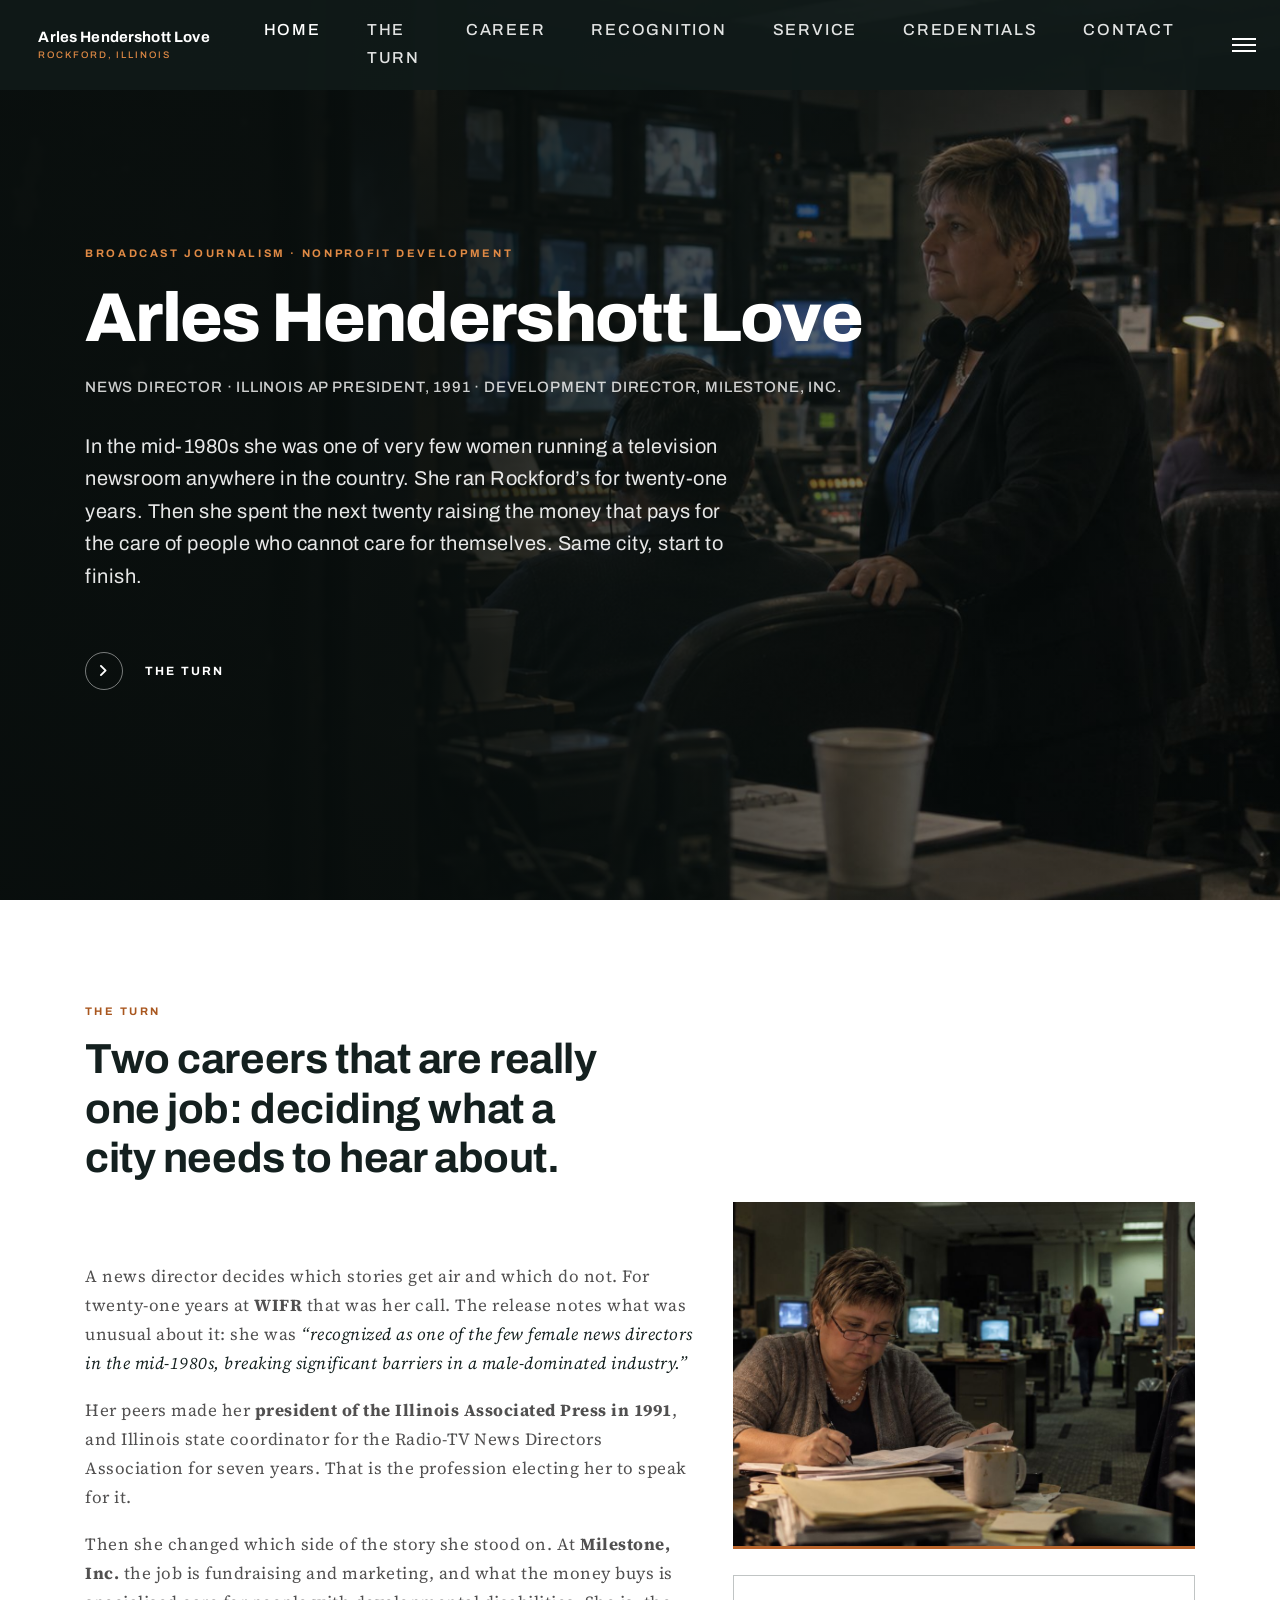
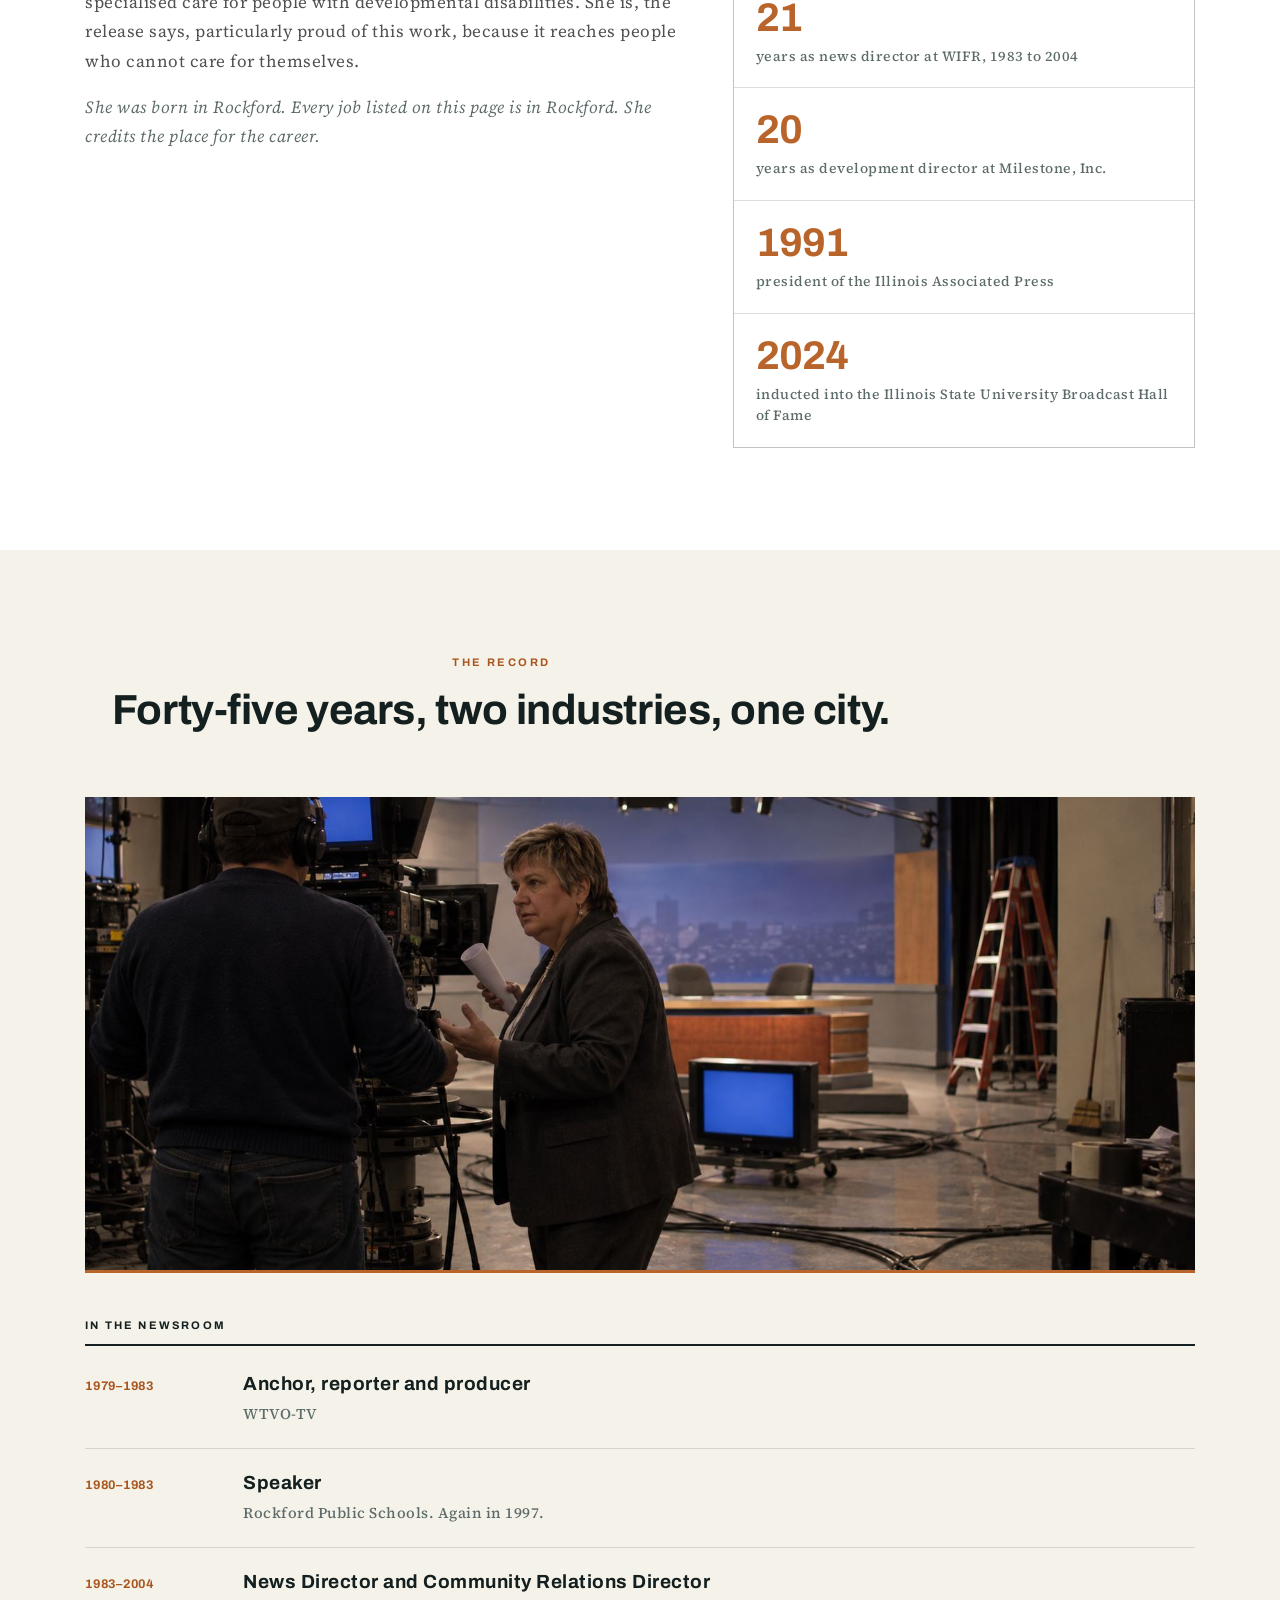
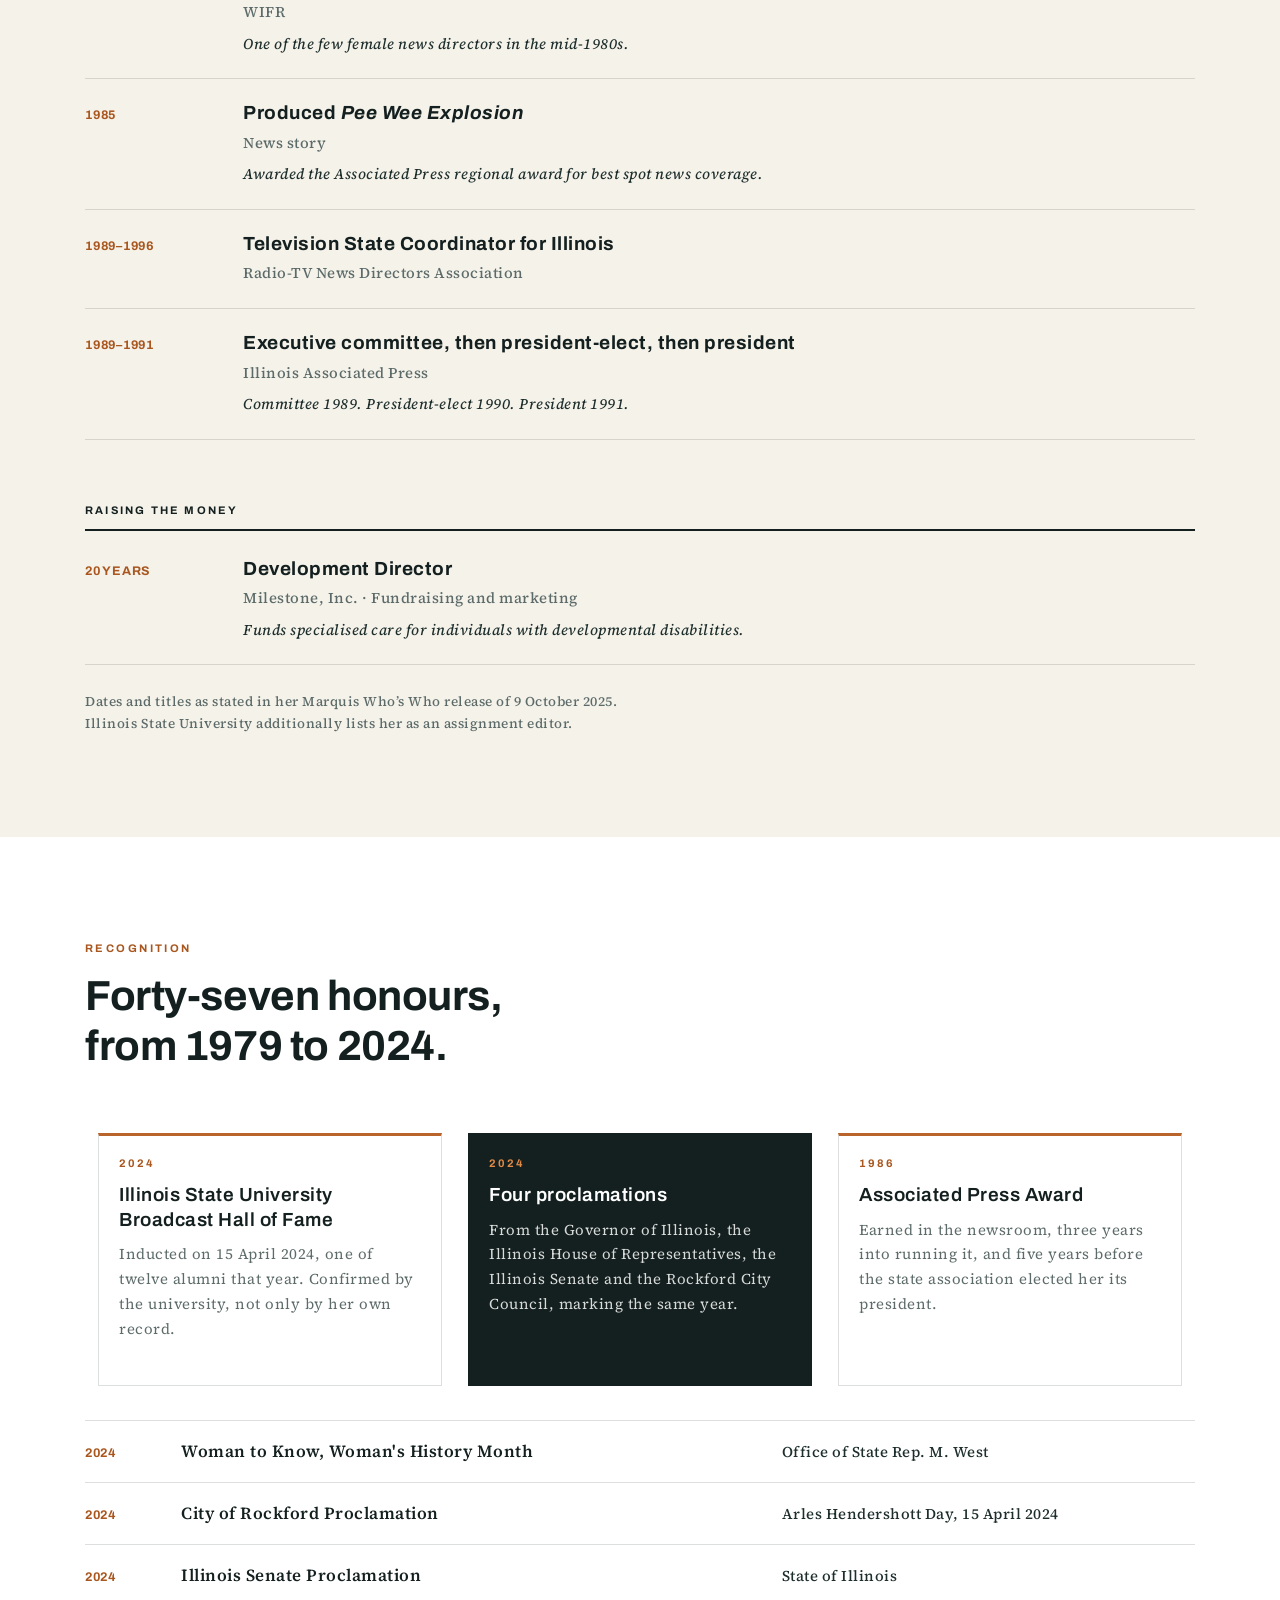
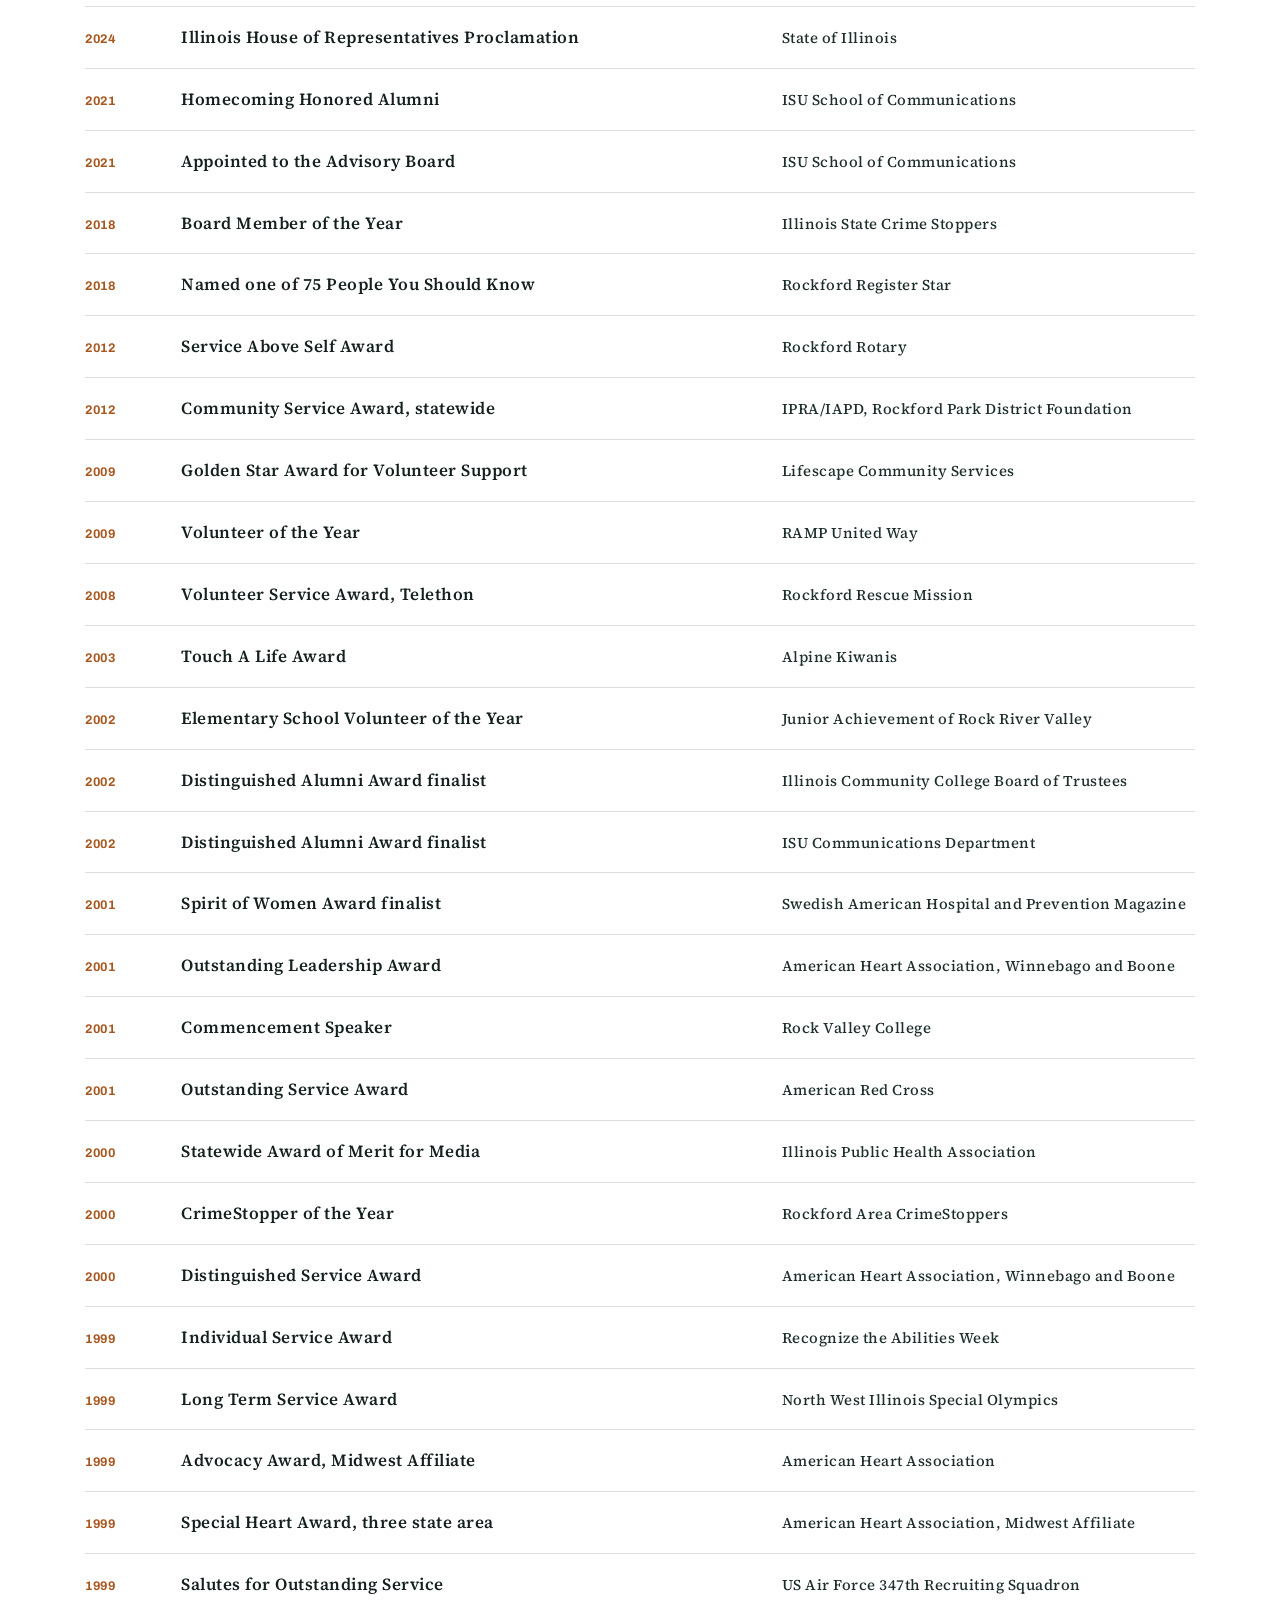
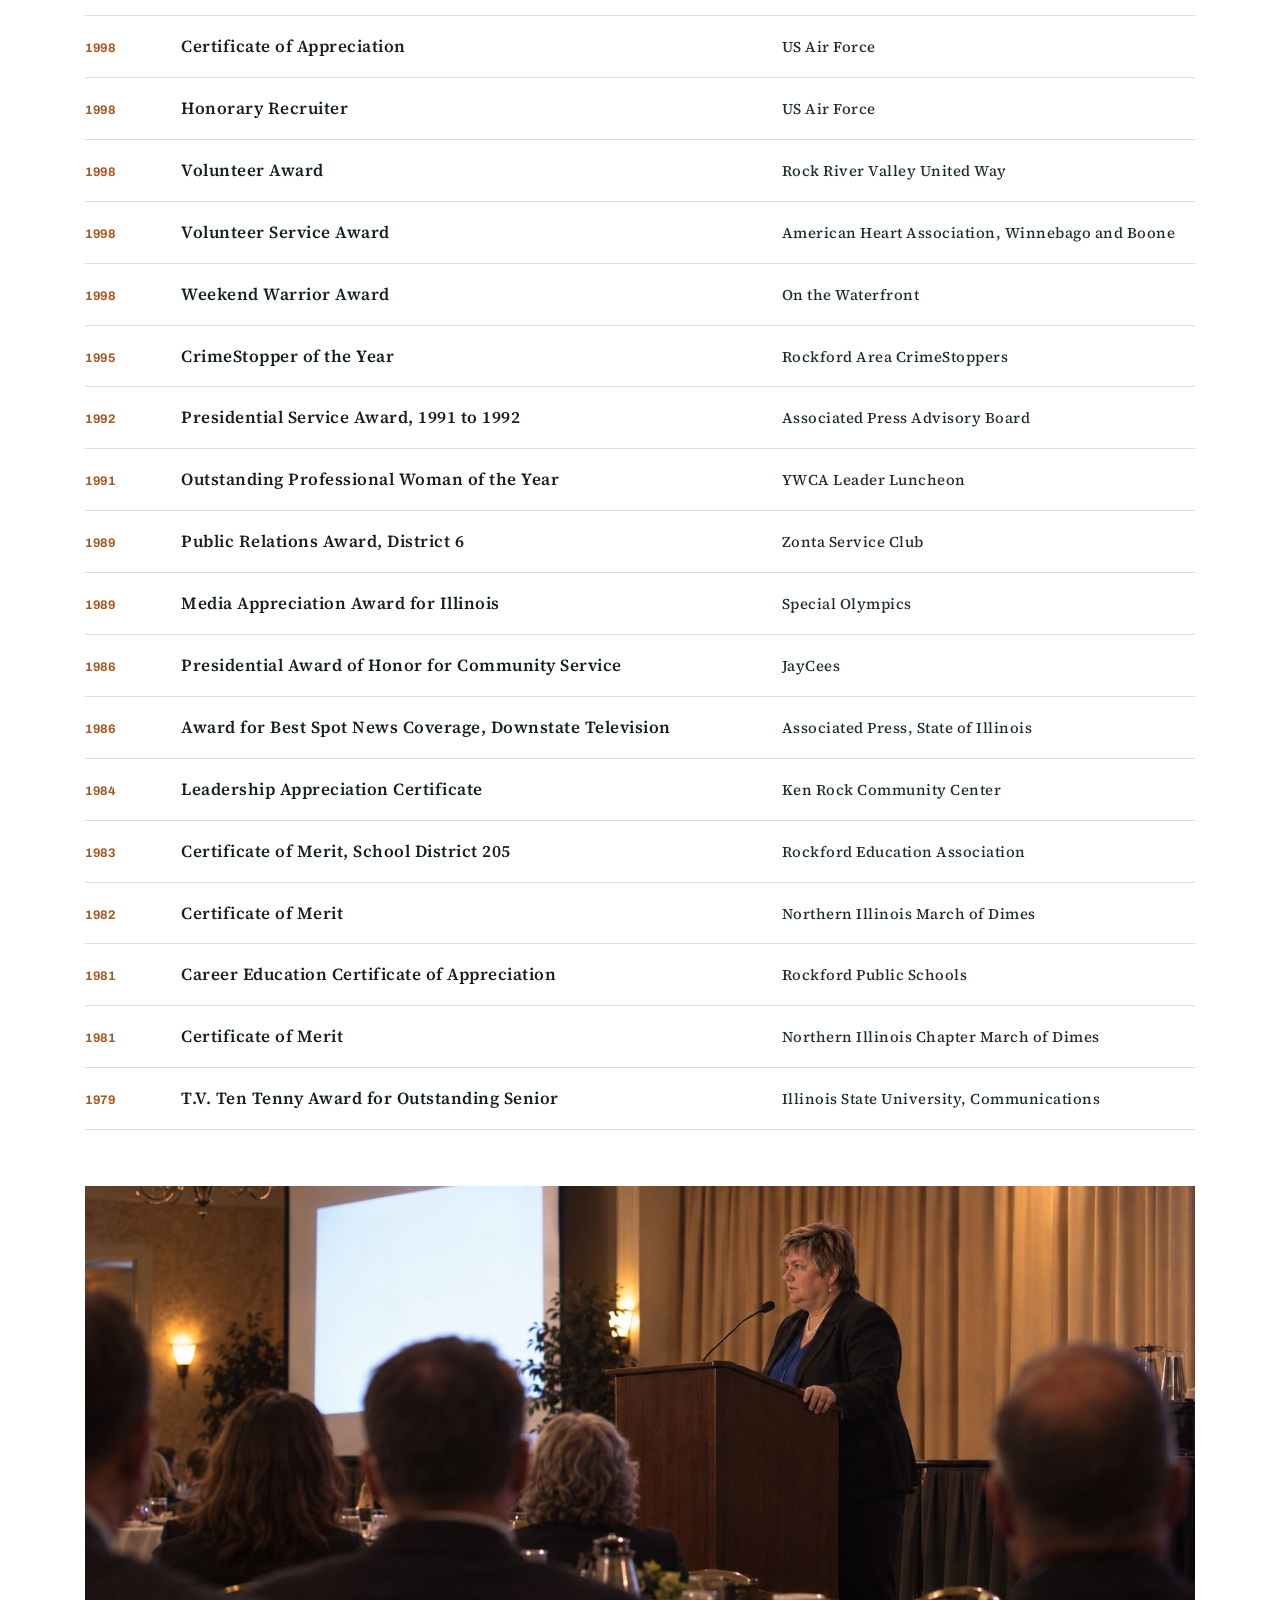
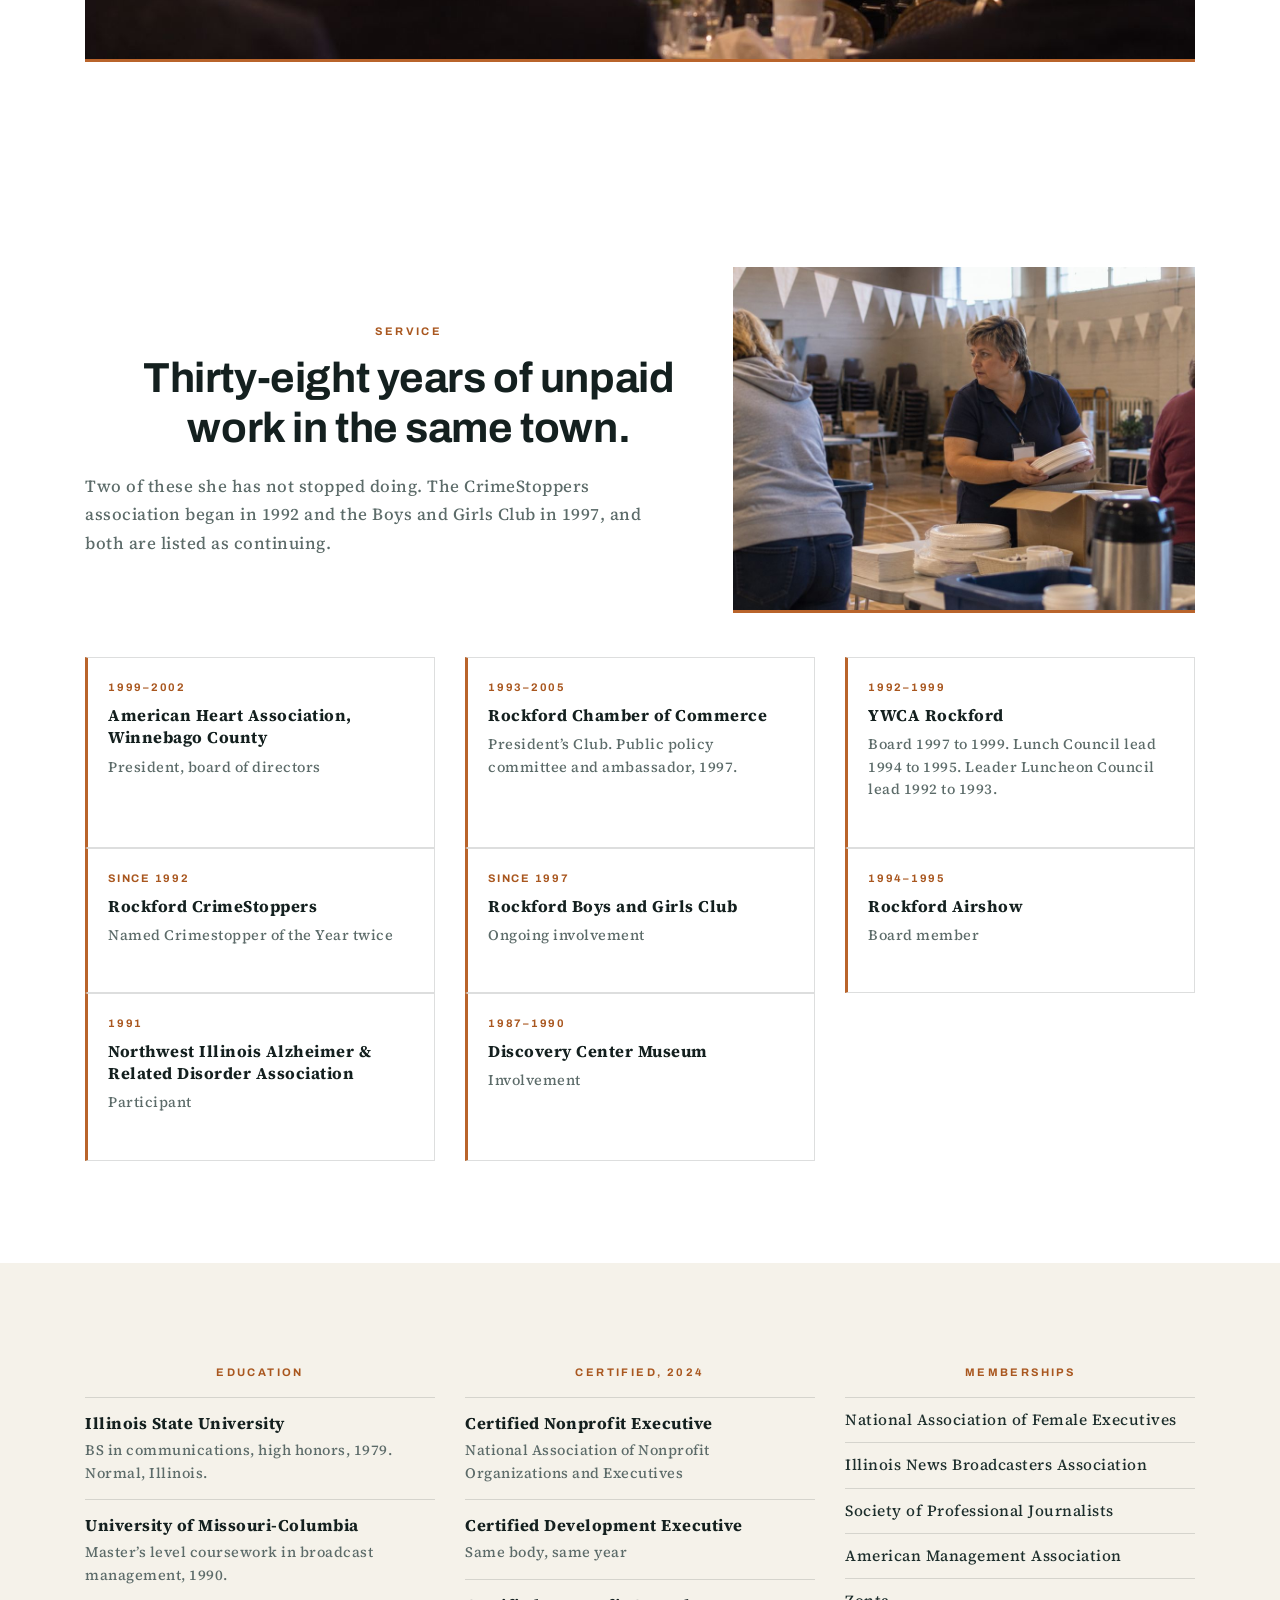
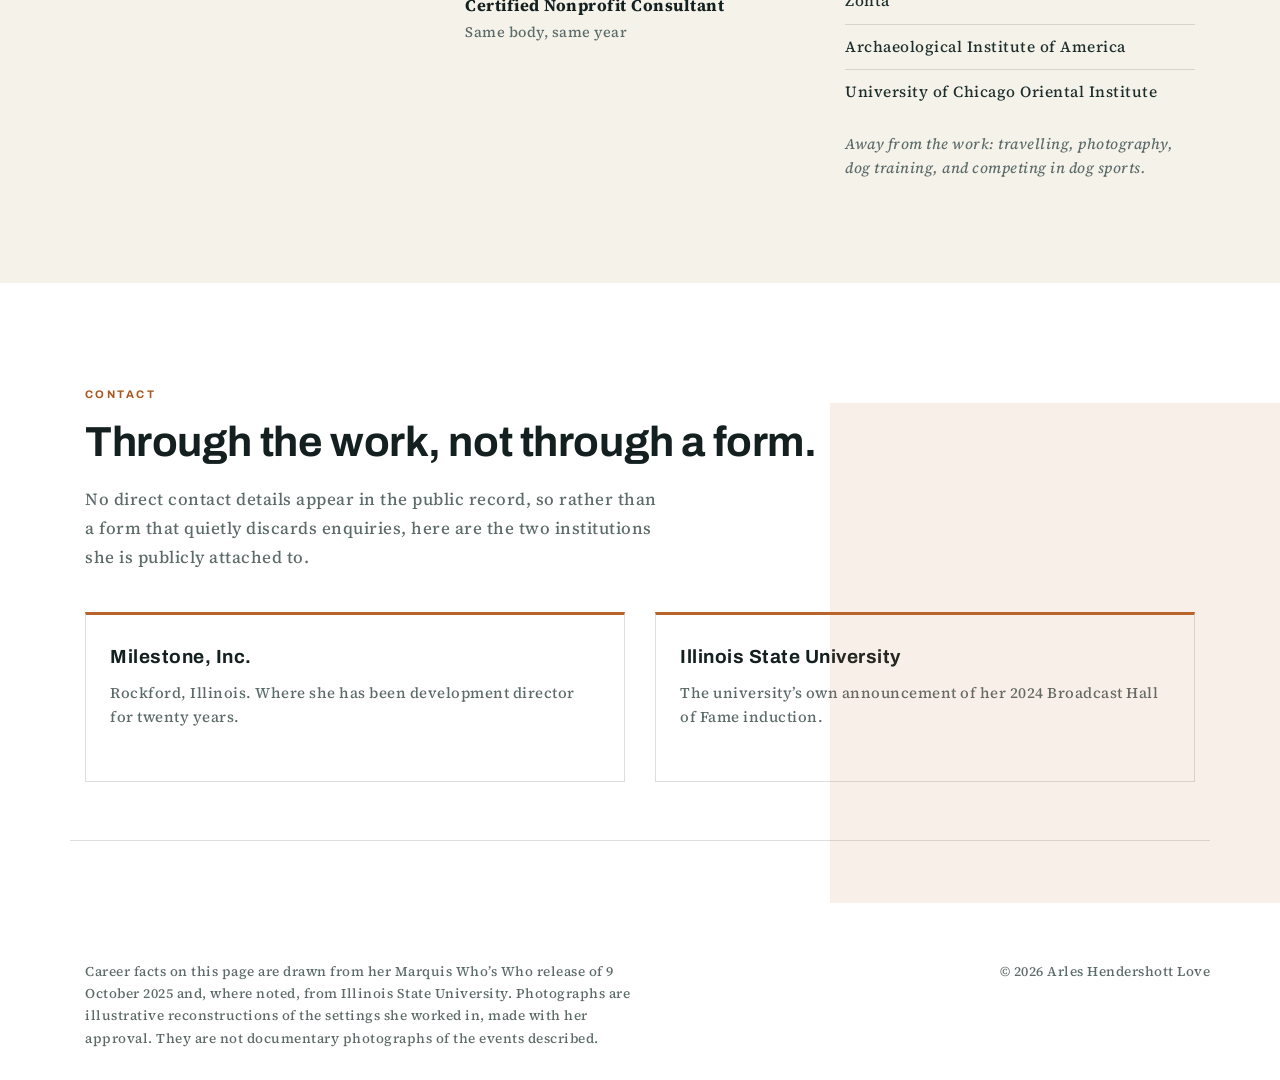
==== commit 37750a91: "Add files via upload" ====
--- a/index.html
+++ b/index.html
@@ -169,6 +169,7 @@
             <div class="tl-body">
                <h4 class="tl-title">Produced <cite>Pee Wee Explosion</cite></h4>
                <p class="tl-meta">News story</p>
+               <p class="tl-note">Awarded the Associated Press regional award for best spot news coverage.</p>
             </div>
          </li>
          <li class="tl-row wow fadeInUp" data-wow-delay="240ms">
@@ -210,7 +211,7 @@
       <div class="row no-gutters">
          <div class="col-lg-12 wow fadeInDown" data-wow-delay="200ms">
             <p class="subheading">Recognition</p>
-            <h2 class="heading">Nine awards, a hall of fame, and four proclamations.</h2>
+            <h2 class="heading">Forty-seven honours, from 1979 to 2024.</h2>
          </div>
       </div>
       <div class="row no-gutters cards-section">
@@ -244,12 +245,53 @@
       </div>
 
       <ul class="award-list">
-         <li class="wow fadeInUp"><span class="aw-year">2009</span><span class="aw-name">Volunteerism Award</span><span class="aw-org">Lifescape Community Services</span></li>
-         <li class="wow fadeInUp" data-wow-delay="50ms"><span class="aw-year">2003</span><span class="aw-name">Touch A Life Award</span><span class="aw-org">Kiwanis</span></li>
-         <li class="wow fadeInUp" data-wow-delay="100ms"><span class="aw-year">2000</span><span class="aw-name">Distinguished Service Award</span><span class="aw-org">American Heart Association</span></li>
-         <li class="wow fadeInUp" data-wow-delay="150ms"><span class="aw-year">2000</span><span class="aw-name">Crimestopper of the Year</span><span class="aw-org">Rockford</span></li>
-         <li class="wow fadeInUp" data-wow-delay="200ms"><span class="aw-year">1996</span><span class="aw-name">Crimestopper of the Year</span><span class="aw-org">Rockford</span></li>
-         <li class="wow fadeInUp" data-wow-delay="250ms"><span class="aw-year">1980</span><span class="aw-name">Leadership Award</span><span class="aw-org">Ken-Rock Community Center, Rockford</span></li>
+         <li class="wow fadeInUp"><span class="aw-year">2024</span><span class="aw-name">Woman to Know, Woman's History Month</span><span class="aw-org">Office of State Rep. M. West</span></li>
+         <li class="wow fadeInUp" data-wow-delay="30ms"><span class="aw-year">2024</span><span class="aw-name">City of Rockford Proclamation</span><span class="aw-org">Arles Hendershott Day, 15 April 2024</span></li>
+         <li class="wow fadeInUp" data-wow-delay="60ms"><span class="aw-year">2024</span><span class="aw-name">Illinois Senate Proclamation</span><span class="aw-org">State of Illinois</span></li>
+         <li class="wow fadeInUp" data-wow-delay="90ms"><span class="aw-year">2024</span><span class="aw-name">Illinois House of Representatives Proclamation</span><span class="aw-org">State of Illinois</span></li>
+         <li class="wow fadeInUp" data-wow-delay="120ms"><span class="aw-year">2021</span><span class="aw-name">Homecoming Honored Alumni</span><span class="aw-org">ISU School of Communications</span></li>
+         <li class="wow fadeInUp" data-wow-delay="150ms"><span class="aw-year">2021</span><span class="aw-name">Appointed to the Advisory Board</span><span class="aw-org">ISU School of Communications</span></li>
+         <li class="wow fadeInUp" data-wow-delay="180ms"><span class="aw-year">2018</span><span class="aw-name">Board Member of the Year</span><span class="aw-org">Illinois State Crime Stoppers</span></li>
+         <li class="wow fadeInUp" data-wow-delay="210ms"><span class="aw-year">2018</span><span class="aw-name">Named one of 75 People You Should Know</span><span class="aw-org">Rockford Register Star</span></li>
+         <li class="wow fadeInUp" data-wow-delay="240ms"><span class="aw-year">2012</span><span class="aw-name">Service Above Self Award</span><span class="aw-org">Rockford Rotary</span></li>
+         <li class="wow fadeInUp" data-wow-delay="270ms"><span class="aw-year">2012</span><span class="aw-name">Community Service Award, statewide</span><span class="aw-org">IPRA/IAPD, Rockford Park District Foundation</span></li>
+         <li class="wow fadeInUp" data-wow-delay="300ms"><span class="aw-year">2009</span><span class="aw-name">Golden Star Award for Volunteer Support</span><span class="aw-org">Lifescape Community Services</span></li>
+         <li class="wow fadeInUp" data-wow-delay="300ms"><span class="aw-year">2009</span><span class="aw-name">Volunteer of the Year</span><span class="aw-org">RAMP United Way</span></li>
+         <li class="wow fadeInUp" data-wow-delay="300ms"><span class="aw-year">2008</span><span class="aw-name">Volunteer Service Award, Telethon</span><span class="aw-org">Rockford Rescue Mission</span></li>
+         <li class="wow fadeInUp" data-wow-delay="300ms"><span class="aw-year">2003</span><span class="aw-name">Touch A Life Award</span><span class="aw-org">Alpine Kiwanis</span></li>
+         <li class="wow fadeInUp" data-wow-delay="300ms"><span class="aw-year">2002</span><span class="aw-name">Elementary School Volunteer of the Year</span><span class="aw-org">Junior Achievement of Rock River Valley</span></li>
+         <li class="wow fadeInUp" data-wow-delay="300ms"><span class="aw-year">2002</span><span class="aw-name">Distinguished Alumni Award finalist</span><span class="aw-org">Illinois Community College Board of Trustees</span></li>
+         <li class="wow fadeInUp" data-wow-delay="300ms"><span class="aw-year">2002</span><span class="aw-name">Distinguished Alumni Award finalist</span><span class="aw-org">ISU Communications Department</span></li>
+         <li class="wow fadeInUp" data-wow-delay="300ms"><span class="aw-year">2001</span><span class="aw-name">Spirit of Women Award finalist</span><span class="aw-org">Swedish American Hospital and Prevention Magazine</span></li>
+         <li class="wow fadeInUp" data-wow-delay="300ms"><span class="aw-year">2001</span><span class="aw-name">Outstanding Leadership Award</span><span class="aw-org">American Heart Association, Winnebago and Boone</span></li>
+         <li class="wow fadeInUp" data-wow-delay="300ms"><span class="aw-year">2001</span><span class="aw-name">Commencement Speaker</span><span class="aw-org">Rock Valley College</span></li>
+         <li class="wow fadeInUp" data-wow-delay="300ms"><span class="aw-year">2001</span><span class="aw-name">Outstanding Service Award</span><span class="aw-org">American Red Cross</span></li>
+         <li class="wow fadeInUp" data-wow-delay="300ms"><span class="aw-year">2000</span><span class="aw-name">Statewide Award of Merit for Media</span><span class="aw-org">Illinois Public Health Association</span></li>
+         <li class="wow fadeInUp" data-wow-delay="300ms"><span class="aw-year">2000</span><span class="aw-name">CrimeStopper of the Year</span><span class="aw-org">Rockford Area CrimeStoppers</span></li>
+         <li class="wow fadeInUp" data-wow-delay="300ms"><span class="aw-year">2000</span><span class="aw-name">Distinguished Service Award</span><span class="aw-org">American Heart Association, Winnebago and Boone</span></li>
+         <li class="wow fadeInUp" data-wow-delay="300ms"><span class="aw-year">1999</span><span class="aw-name">Individual Service Award</span><span class="aw-org">Recognize the Abilities Week</span></li>
+         <li class="wow fadeInUp" data-wow-delay="300ms"><span class="aw-year">1999</span><span class="aw-name">Long Term Service Award</span><span class="aw-org">North West Illinois Special Olympics</span></li>
+         <li class="wow fadeInUp" data-wow-delay="300ms"><span class="aw-year">1999</span><span class="aw-name">Advocacy Award, Midwest Affiliate</span><span class="aw-org">American Heart Association</span></li>
+         <li class="wow fadeInUp" data-wow-delay="300ms"><span class="aw-year">1999</span><span class="aw-name">Special Heart Award, three state area</span><span class="aw-org">American Heart Association, Midwest Affiliate</span></li>
+         <li class="wow fadeInUp" data-wow-delay="300ms"><span class="aw-year">1999</span><span class="aw-name">Salutes for Outstanding Service</span><span class="aw-org">US Air Force 347th Recruiting Squadron</span></li>
+         <li class="wow fadeInUp" data-wow-delay="300ms"><span class="aw-year">1998</span><span class="aw-name">Certificate of Appreciation</span><span class="aw-org">US Air Force</span></li>
+         <li class="wow fadeInUp" data-wow-delay="300ms"><span class="aw-year">1998</span><span class="aw-name">Honorary Recruiter</span><span class="aw-org">US Air Force</span></li>
+         <li class="wow fadeInUp" data-wow-delay="300ms"><span class="aw-year">1998</span><span class="aw-name">Volunteer Award</span><span class="aw-org">Rock River Valley United Way</span></li>
+         <li class="wow fadeInUp" data-wow-delay="300ms"><span class="aw-year">1998</span><span class="aw-name">Volunteer Service Award</span><span class="aw-org">American Heart Association, Winnebago and Boone</span></li>
+         <li class="wow fadeInUp" data-wow-delay="300ms"><span class="aw-year">1998</span><span class="aw-name">Weekend Warrior Award</span><span class="aw-org">On the Waterfront</span></li>
+         <li class="wow fadeInUp" data-wow-delay="300ms"><span class="aw-year">1995</span><span class="aw-name">CrimeStopper of the Year</span><span class="aw-org">Rockford Area CrimeStoppers</span></li>
+         <li class="wow fadeInUp" data-wow-delay="300ms"><span class="aw-year">1992</span><span class="aw-name">Presidential Service Award, 1991 to 1992</span><span class="aw-org">Associated Press Advisory Board</span></li>
+         <li class="wow fadeInUp" data-wow-delay="300ms"><span class="aw-year">1991</span><span class="aw-name">Outstanding Professional Woman of the Year</span><span class="aw-org">YWCA Leader Luncheon</span></li>
+         <li class="wow fadeInUp" data-wow-delay="300ms"><span class="aw-year">1989</span><span class="aw-name">Public Relations Award, District 6</span><span class="aw-org">Zonta Service Club</span></li>
+         <li class="wow fadeInUp" data-wow-delay="300ms"><span class="aw-year">1989</span><span class="aw-name">Media Appreciation Award for Illinois</span><span class="aw-org">Special Olympics</span></li>
+         <li class="wow fadeInUp" data-wow-delay="300ms"><span class="aw-year">1986</span><span class="aw-name">Presidential Award of Honor for Community Service</span><span class="aw-org">JayCees</span></li>
+         <li class="wow fadeInUp" data-wow-delay="300ms"><span class="aw-year">1986</span><span class="aw-name">Award for Best Spot News Coverage, Downstate Television</span><span class="aw-org">Associated Press, State of Illinois</span></li>
+         <li class="wow fadeInUp" data-wow-delay="300ms"><span class="aw-year">1984</span><span class="aw-name">Leadership Appreciation Certificate</span><span class="aw-org">Ken Rock Community Center</span></li>
+         <li class="wow fadeInUp" data-wow-delay="300ms"><span class="aw-year">1983</span><span class="aw-name">Certificate of Merit, School District 205</span><span class="aw-org">Rockford Education Association</span></li>
+         <li class="wow fadeInUp" data-wow-delay="300ms"><span class="aw-year">1982</span><span class="aw-name">Certificate of Merit</span><span class="aw-org">Northern Illinois March of Dimes</span></li>
+         <li class="wow fadeInUp" data-wow-delay="300ms"><span class="aw-year">1981</span><span class="aw-name">Career Education Certificate of Appreciation</span><span class="aw-org">Rockford Public Schools</span></li>
+         <li class="wow fadeInUp" data-wow-delay="300ms"><span class="aw-year">1981</span><span class="aw-name">Certificate of Merit</span><span class="aw-org">Northern Illinois Chapter March of Dimes</span></li>
+         <li class="wow fadeInUp" data-wow-delay="300ms"><span class="aw-year">1979</span><span class="aw-name">T.V. Ten Tenny Award for Outstanding Senior</span><span class="aw-org">Illinois State University, Communications</span></li>
       </ul>
       <figure class="strip-fig bottom wow fadeInUp">
          <img src="img/lectern.jpg" alt="Illustrative portrait of Arles Hendershott Love speaking at a lectern" width="1600" height="686" loading="lazy" decoding="async">
@@ -362,7 +404,5 @@
 <script src="vendor/js/bundle.min.js"></script>
 <script src="vendor/js/wow.min.js"></script>
 <script src="celebrity/js/script.js"></script>
-
-<p style="margin:18px 0 0;font-size:12px;line-height:1.5;opacity:.6;letter-spacing:.02em">made by <a href="https://ranatahirbilal.com" rel="nofollow noopener" target="_blank" style="color:inherit;text-decoration:none;border-bottom:1px solid currentColor">Rana Tahir Bilal</a></p>
 </body>
 </html>
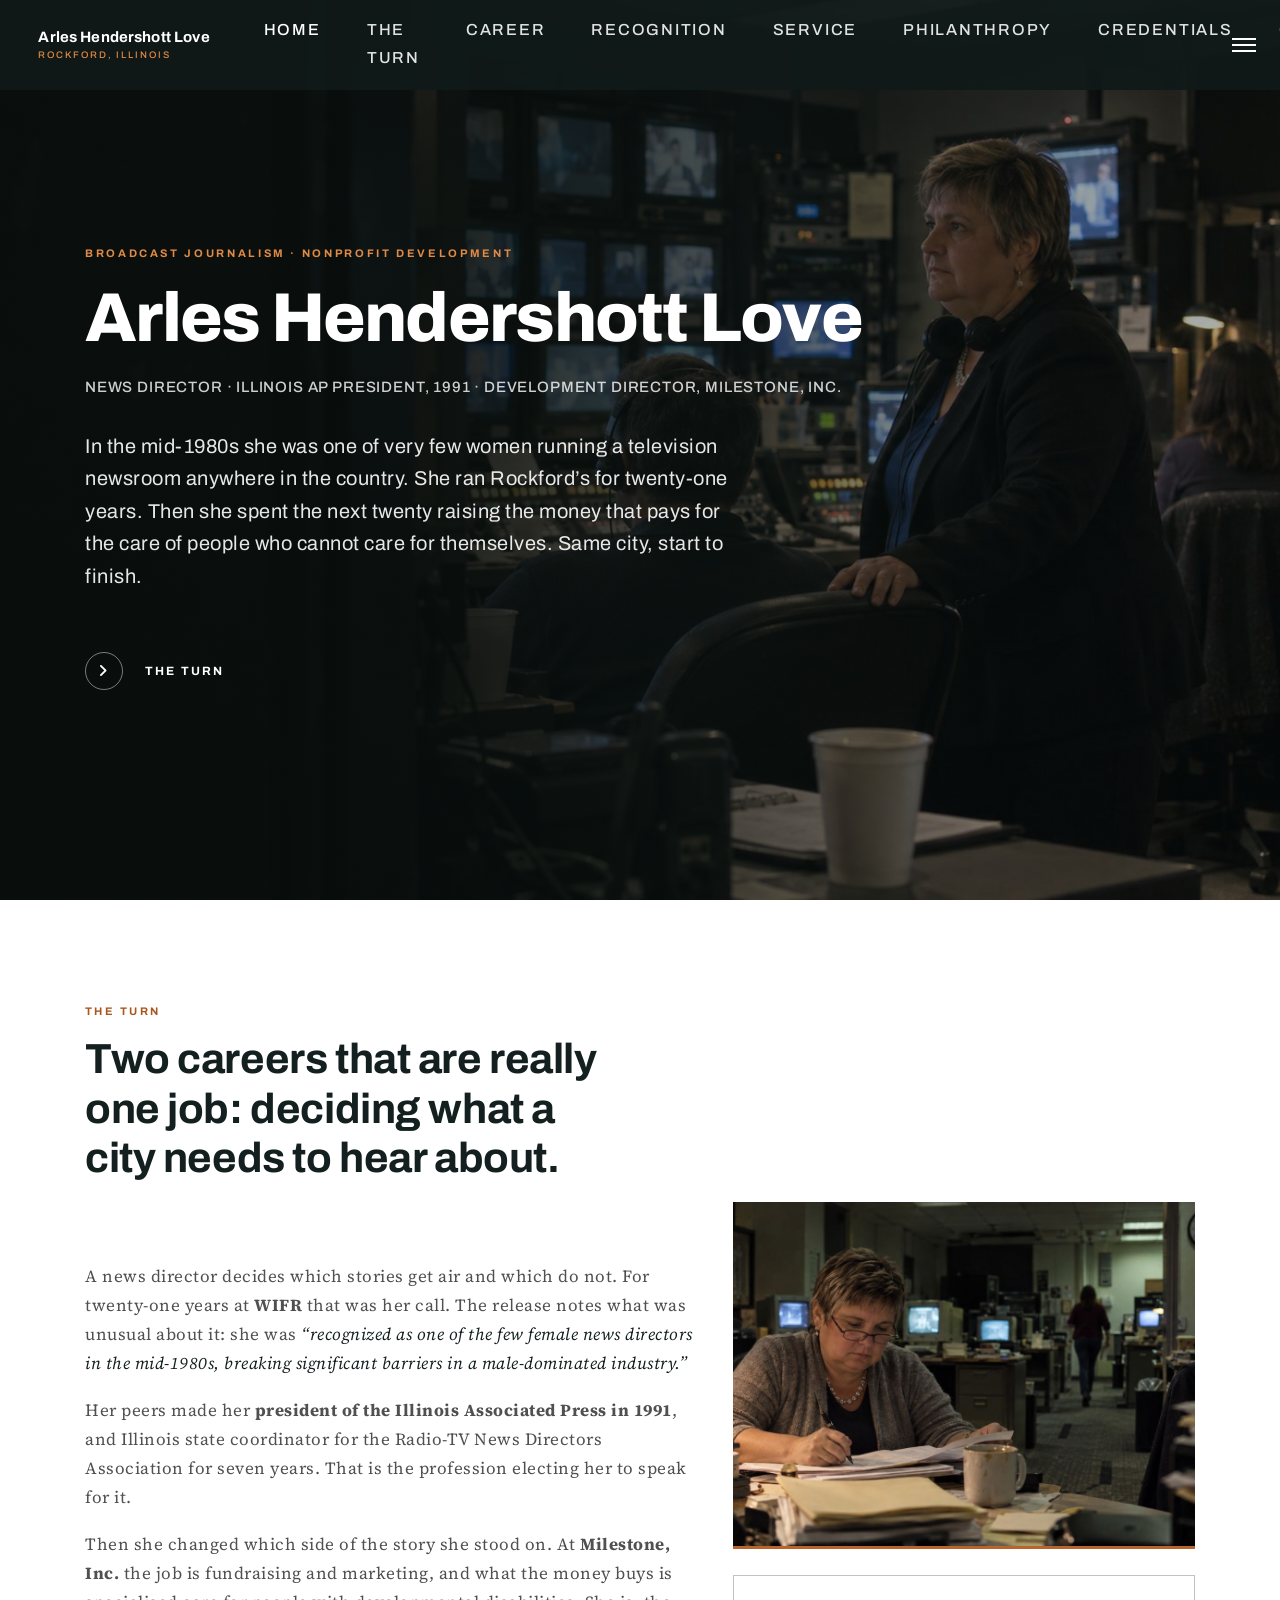
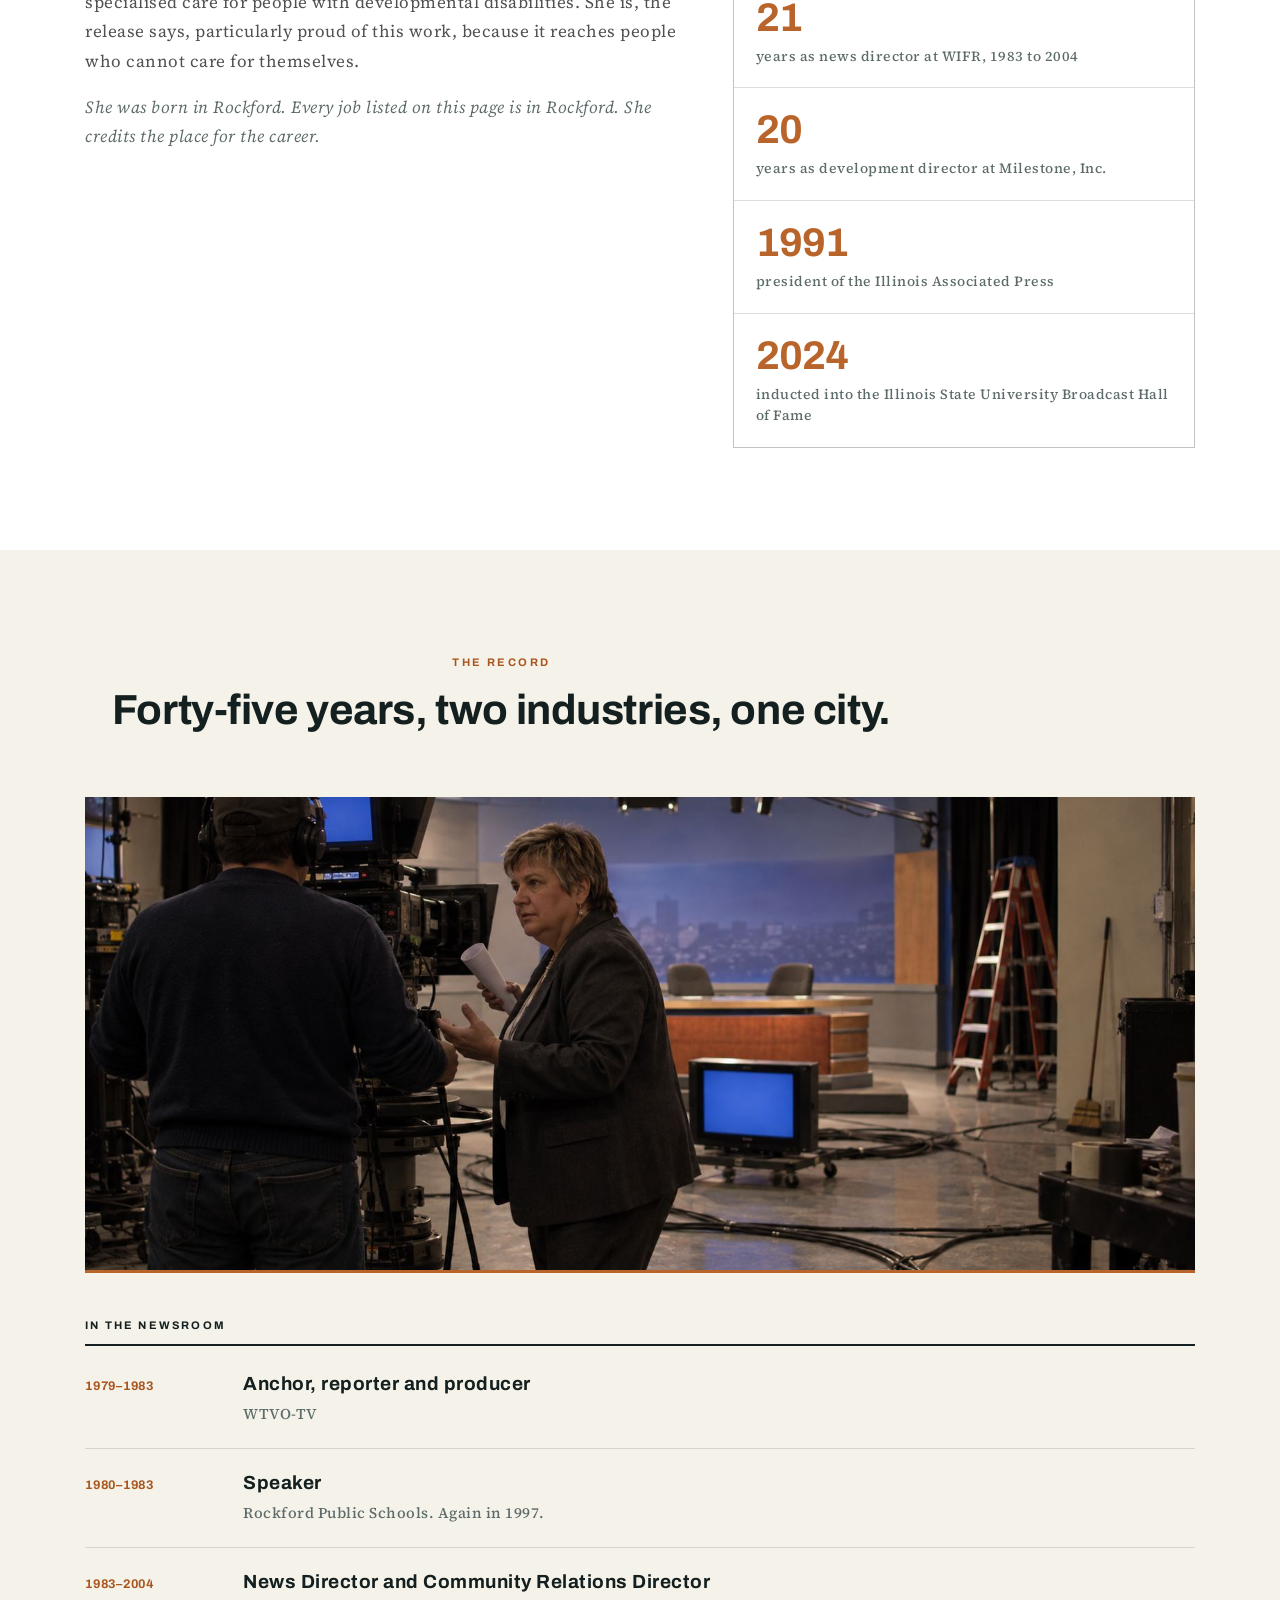
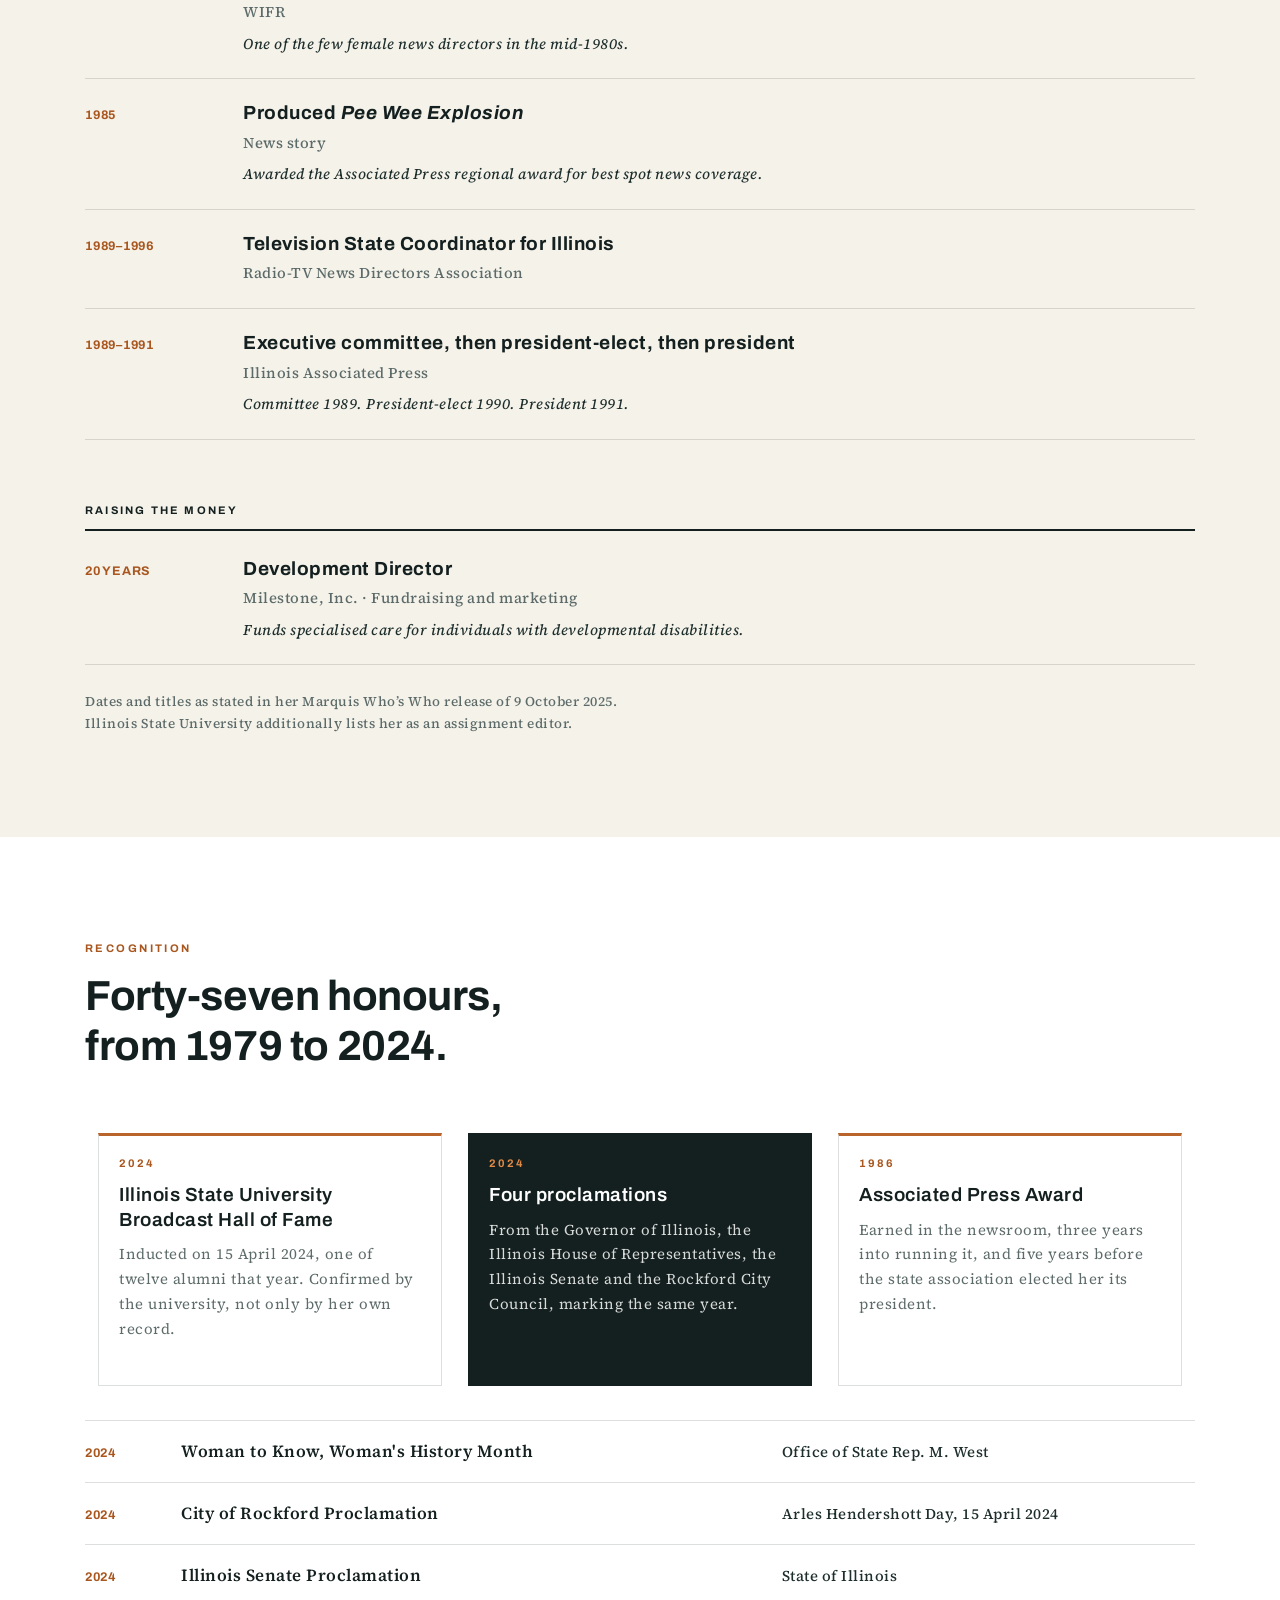
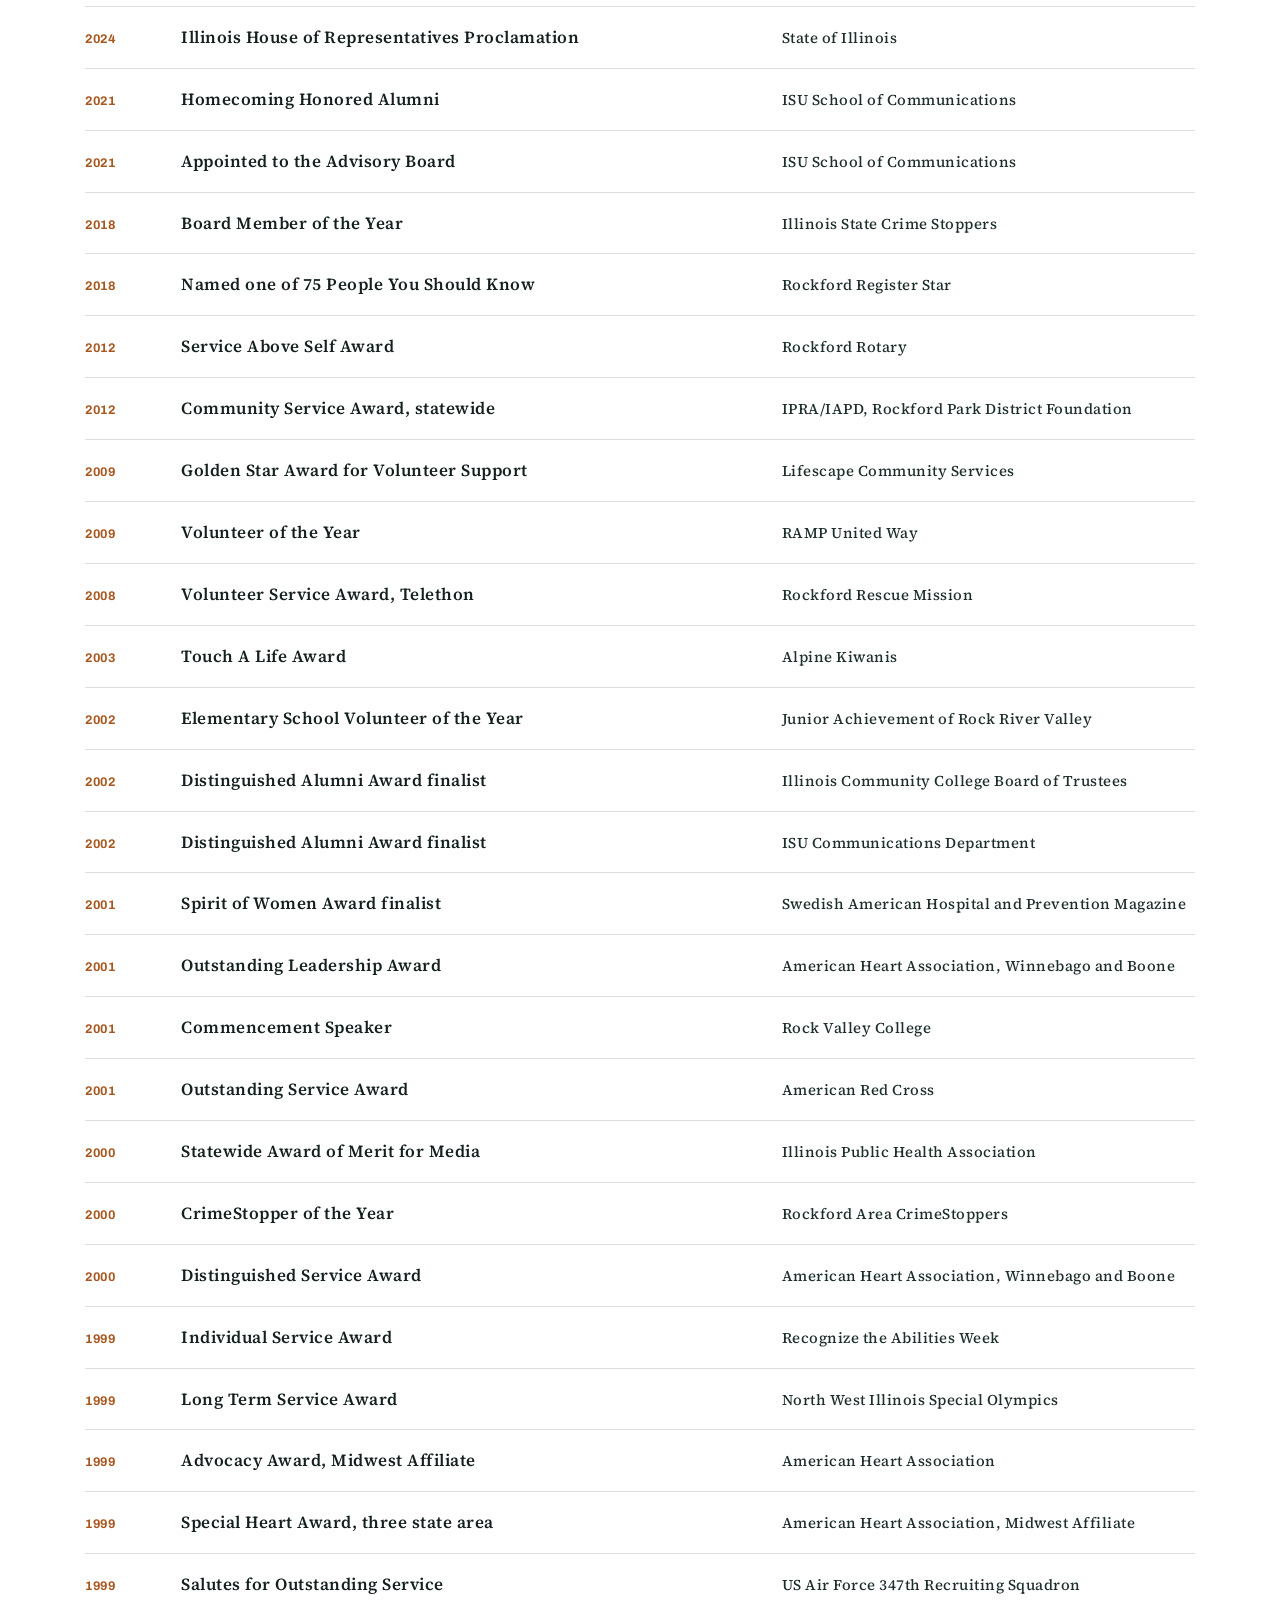
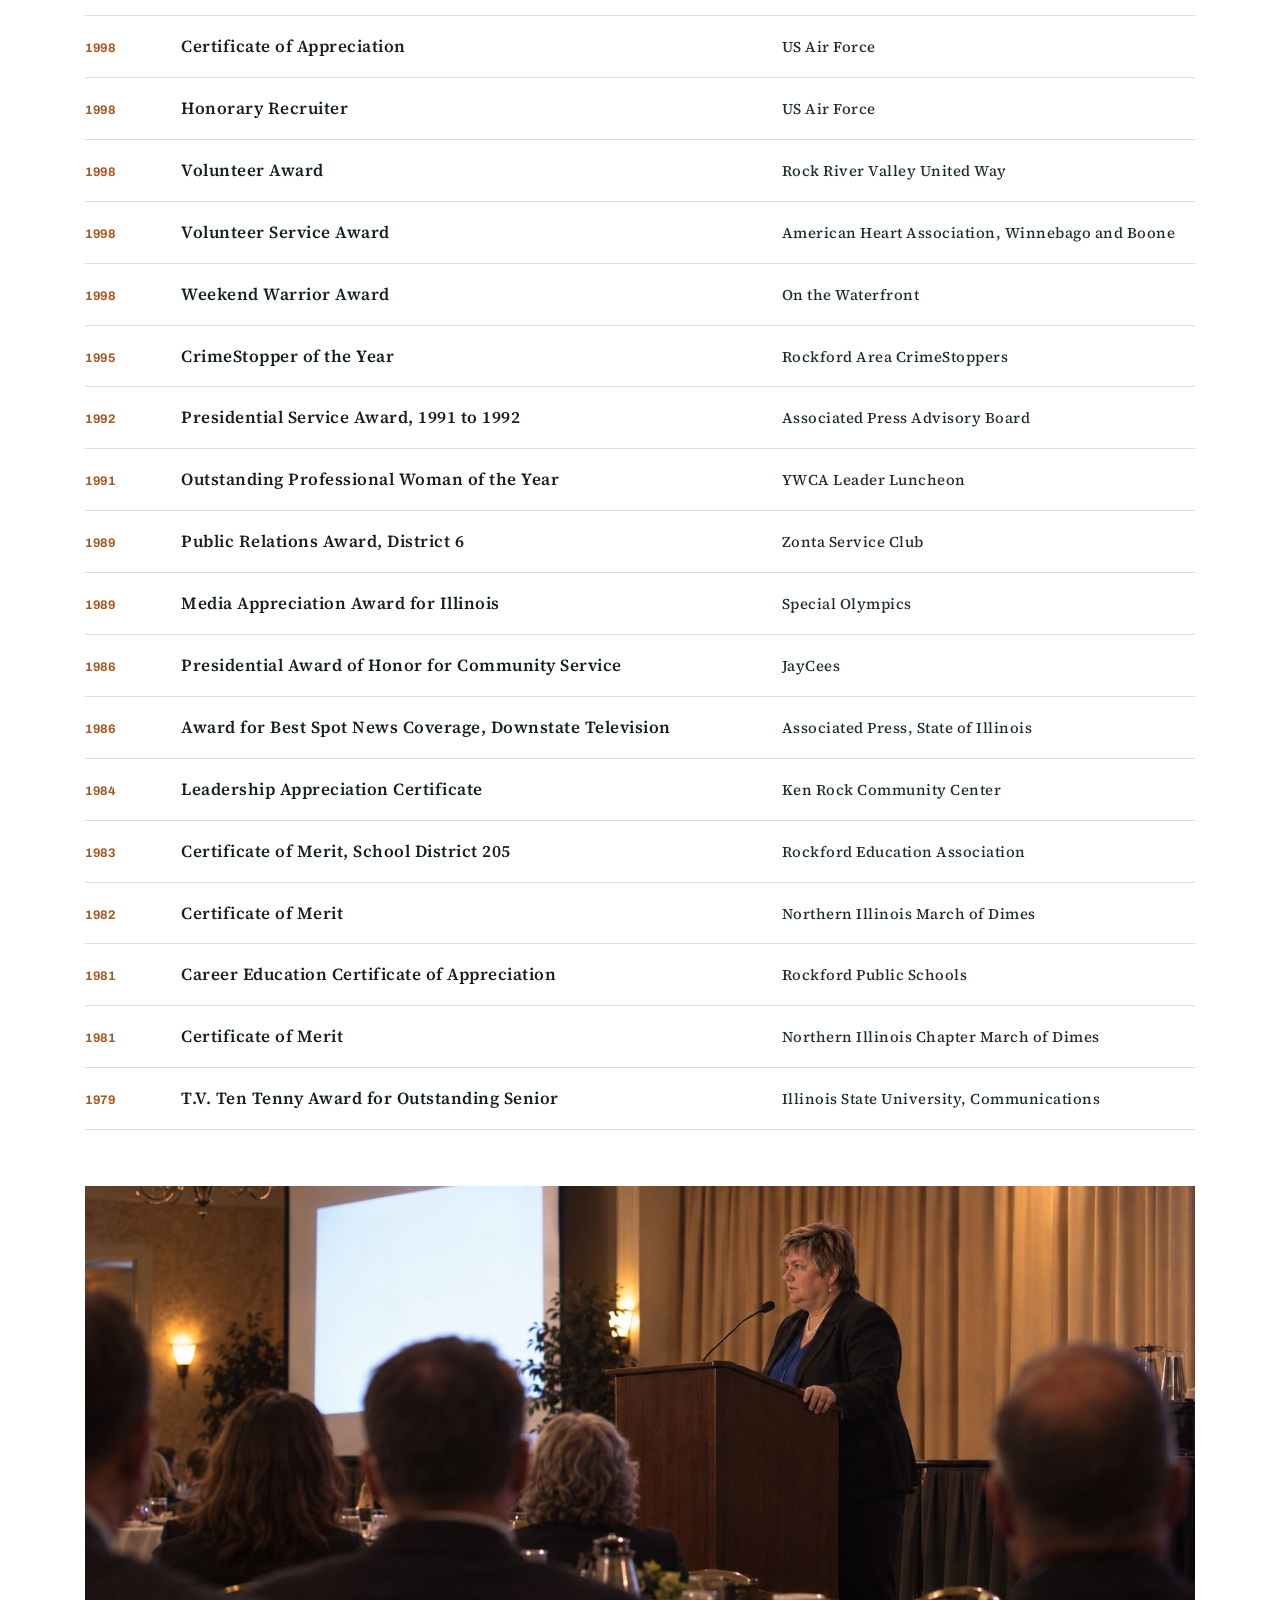
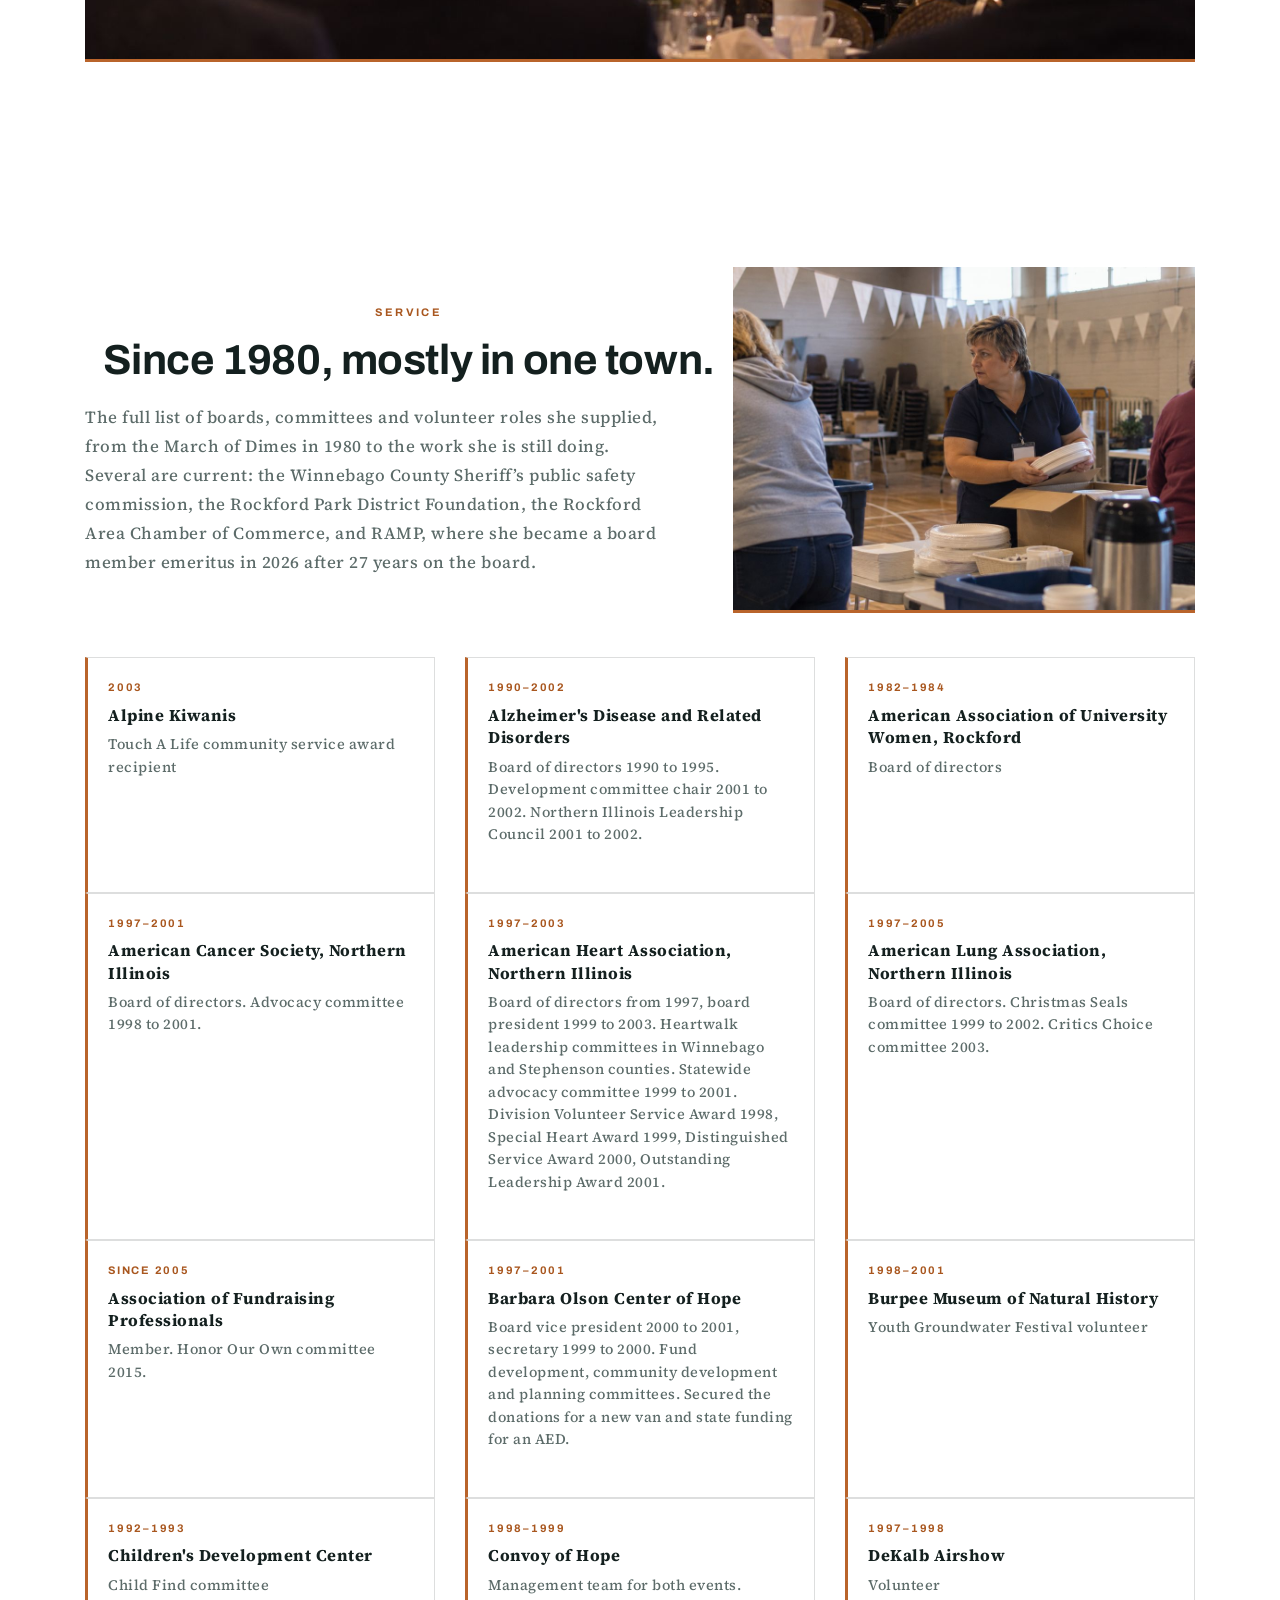
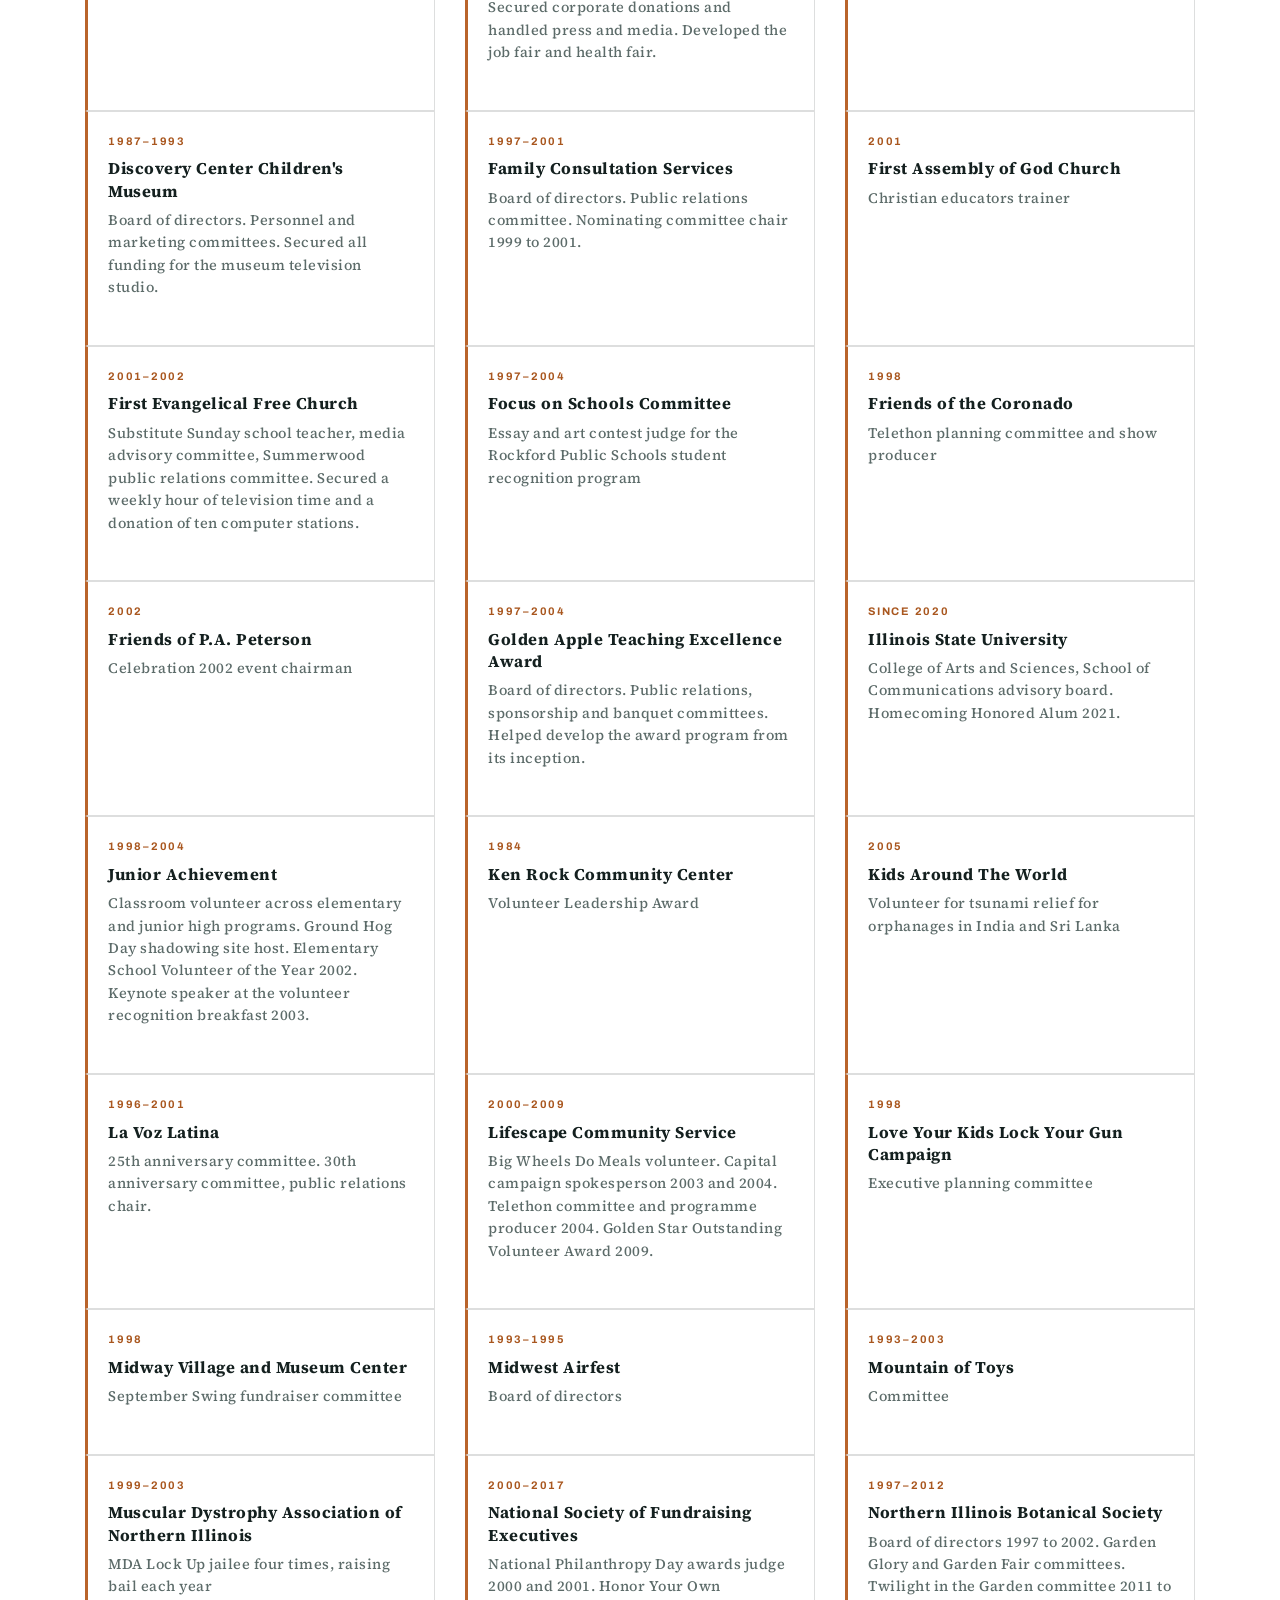
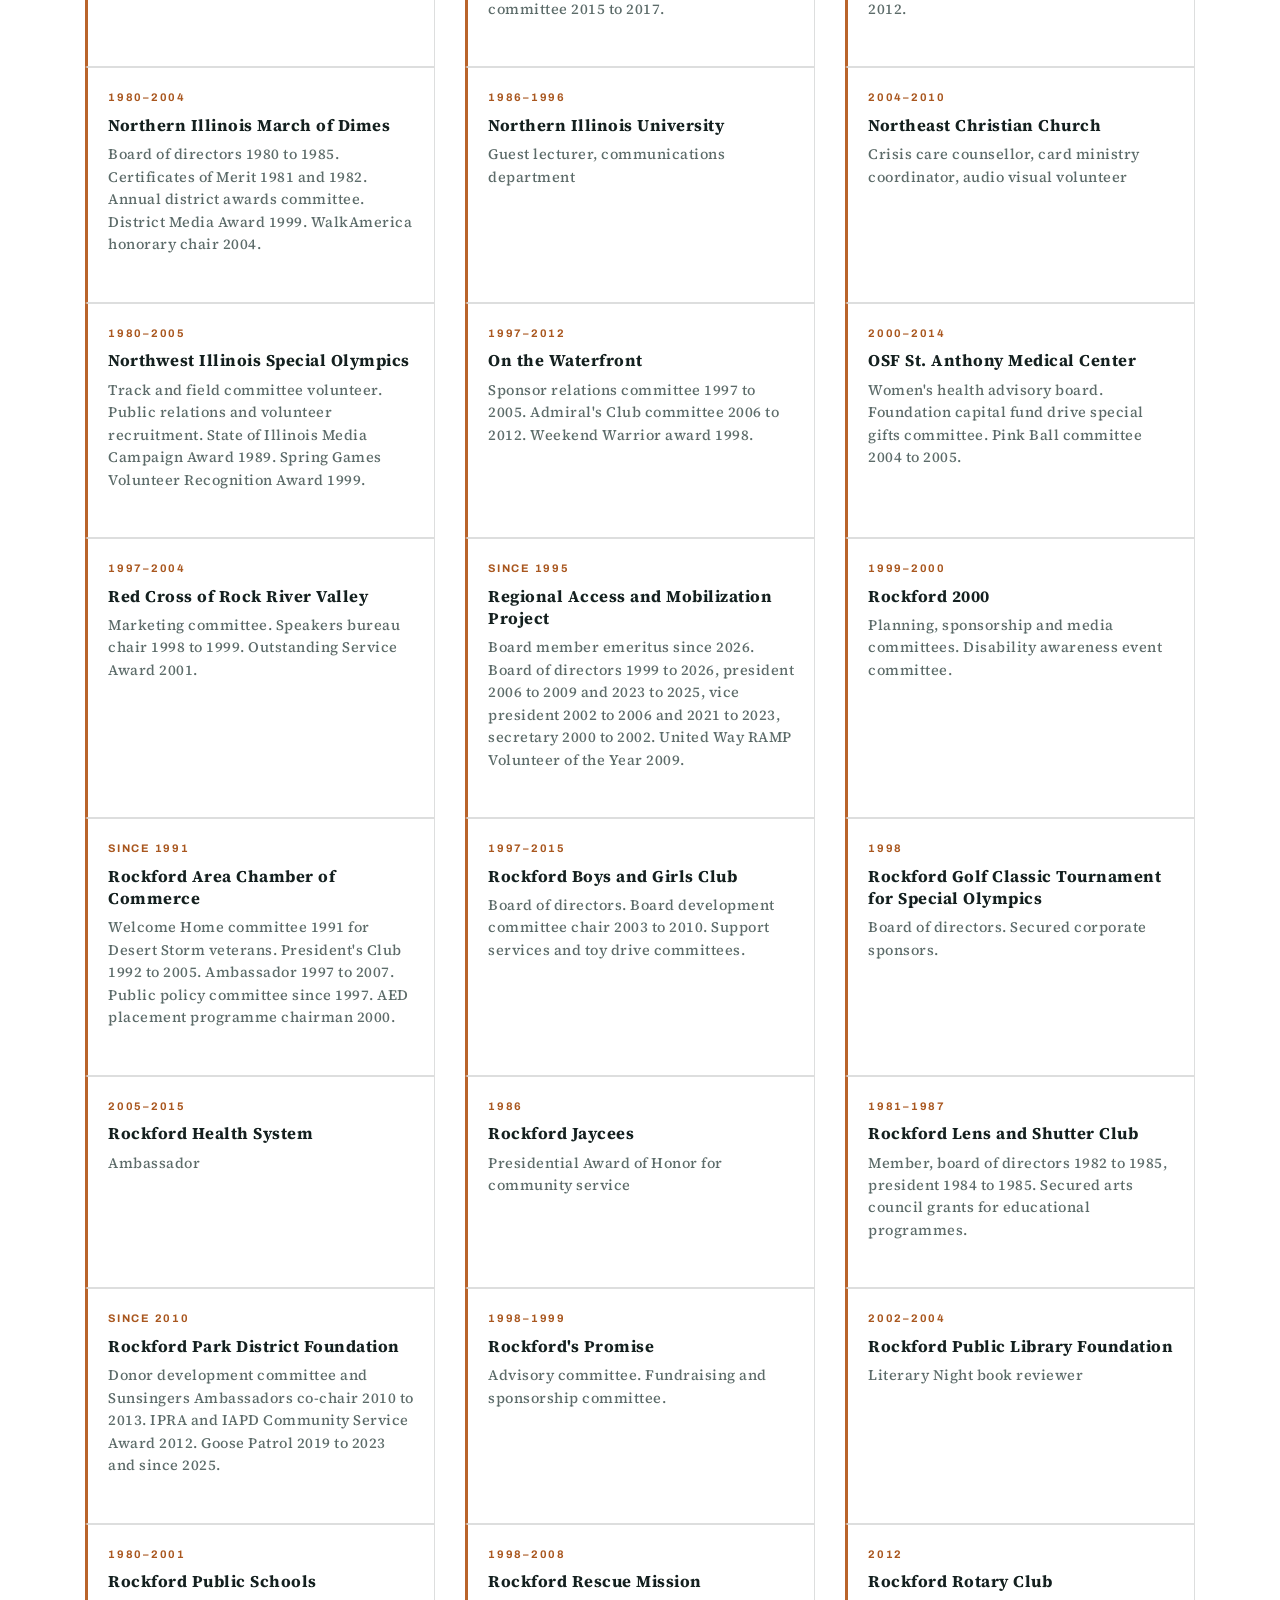
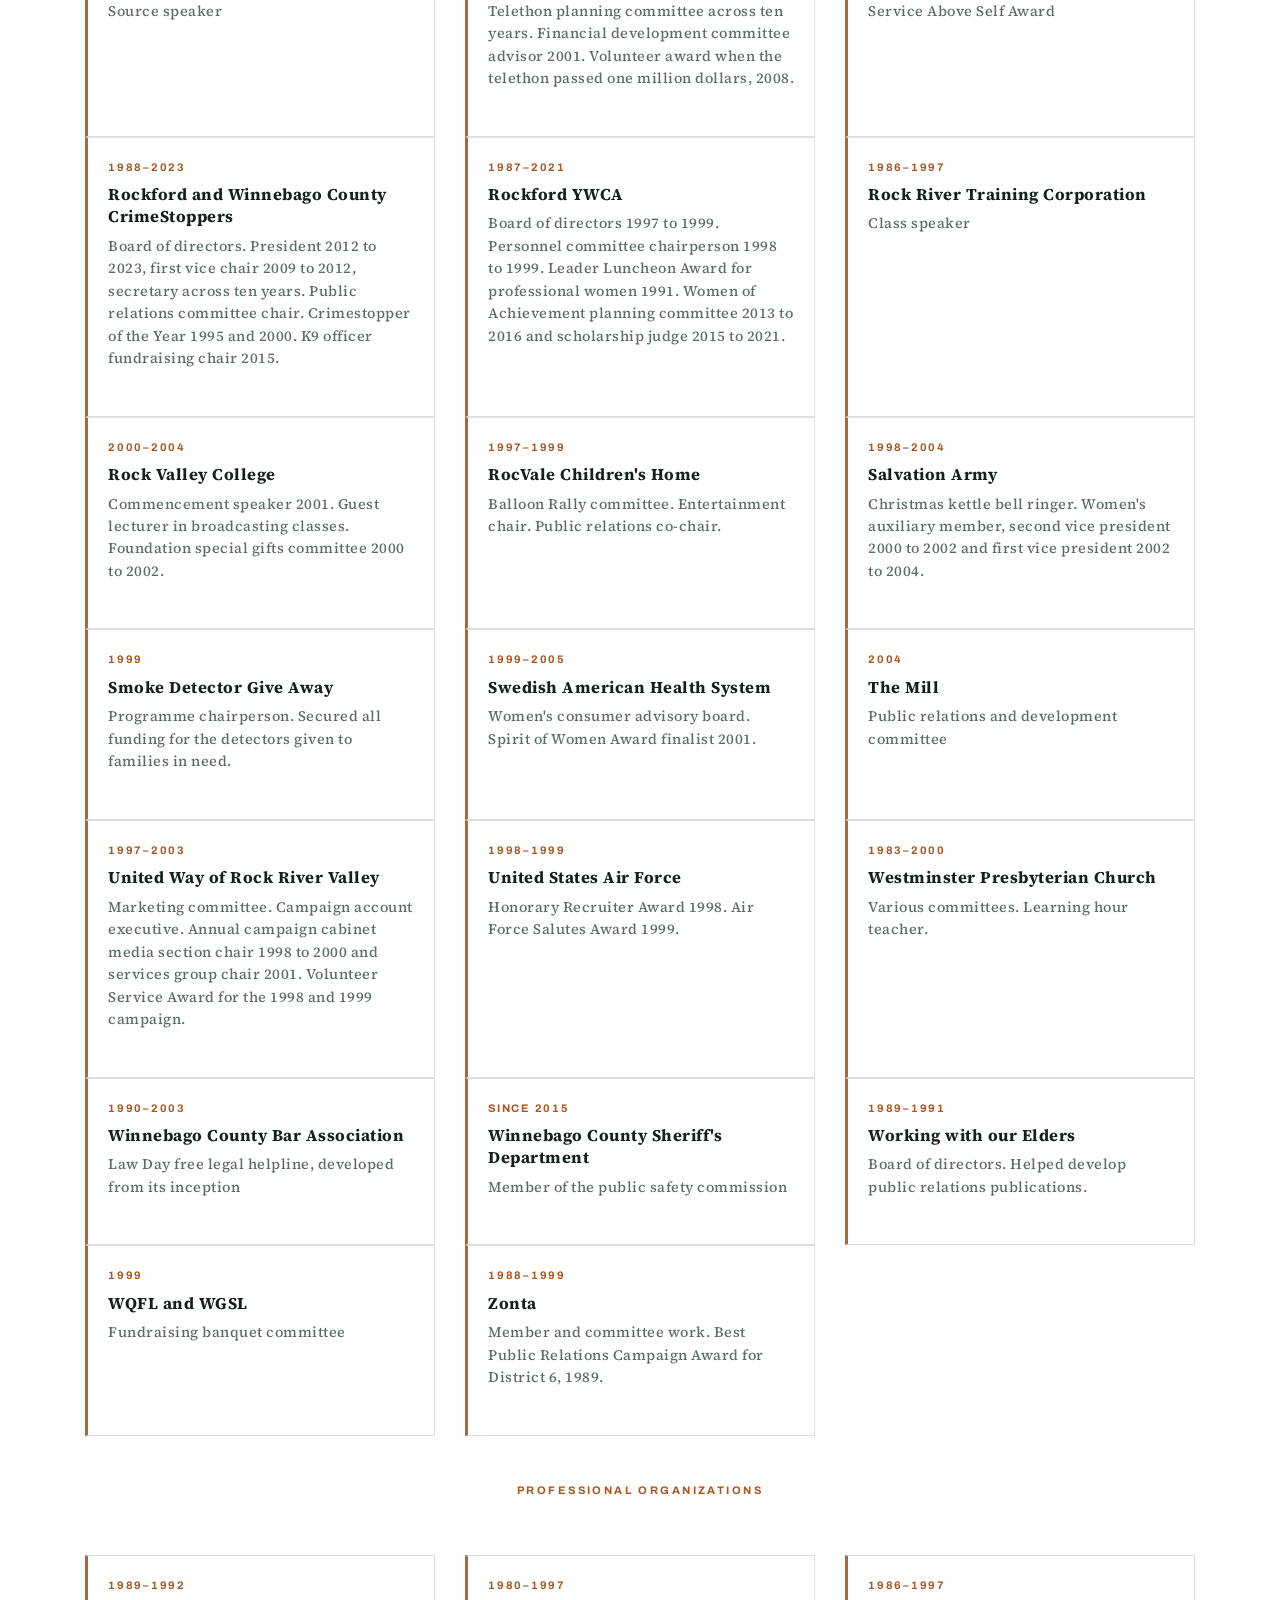
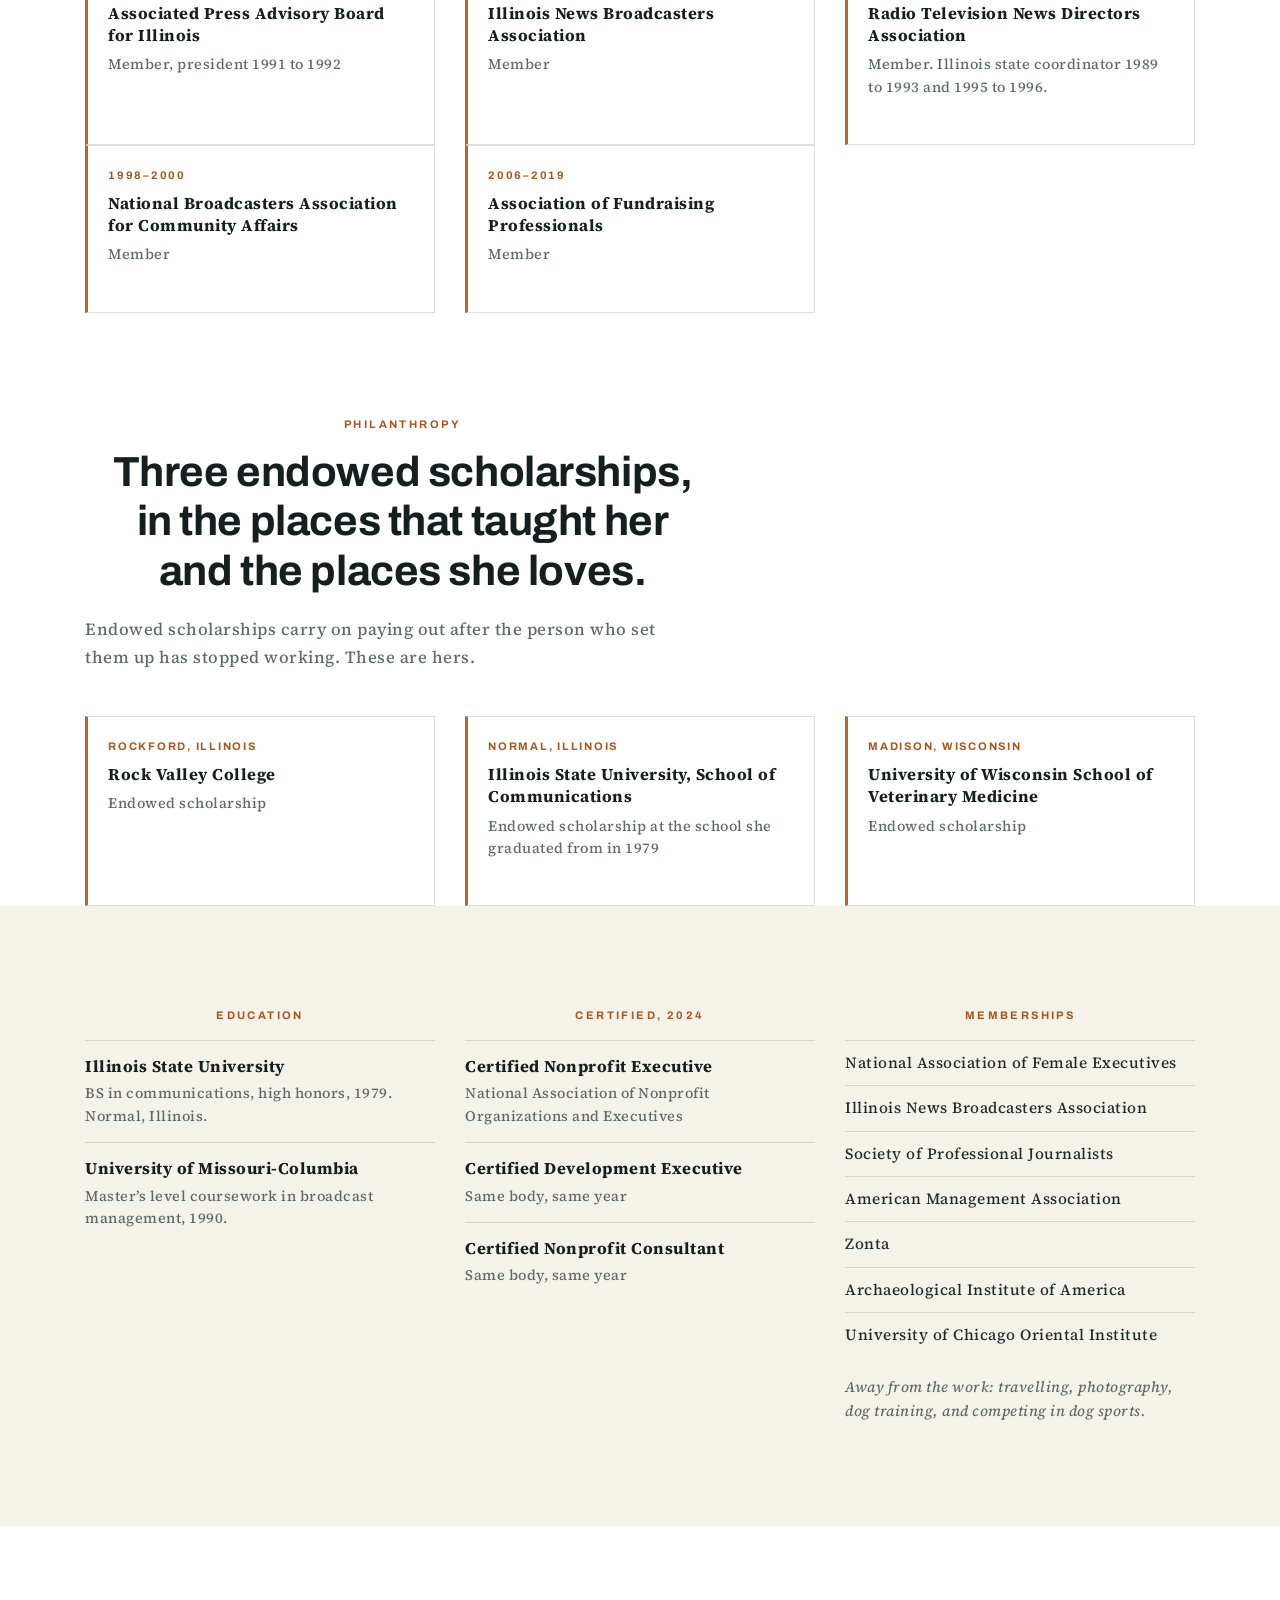
==== commit b7590b73: "Add files via upload" ====
--- a/index.html
+++ b/index.html
@@ -41,6 +41,7 @@
             <li class="nav-item"><a class="nav-link font scroll" href="#career">Career</a></li>
             <li class="nav-item"><a class="nav-link font scroll" href="#recognition">Recognition</a></li>
             <li class="nav-item"><a class="nav-link font scroll" href="#service">Service</a></li>
+            <li class="nav-item"><a class="nav-link font scroll" href="#philanthropy">Philanthropy</a></li>
             <li class="nav-item"><a class="nav-link font scroll" href="#credentials">Credentials</a></li>
             <li class="nav-item"><a class="nav-link font scroll" href="#contact">Contact</a></li>
          </ul>
@@ -62,6 +63,7 @@
                <li class="nav-item"><a class="nav-link font scroll" href="#career">Career</a></li>
                <li class="nav-item"><a class="nav-link font scroll" href="#recognition">Recognition</a></li>
                <li class="nav-item"><a class="nav-link font scroll" href="#service">Service</a></li>
+            <li class="nav-item"><a class="nav-link font scroll" href="#philanthropy">Philanthropy</a></li>
                <li class="nav-item"><a class="nav-link font scroll" href="#credentials">Credentials</a></li>
                <li class="nav-item"><a class="nav-link font scroll" href="#contact">Contact</a></li>
             </ul>
@@ -306,8 +308,8 @@
       <div class="row no-gutters align-items-center">
          <div class="col-12 col-lg-7 wow fadeInDown" data-wow-delay="200ms">
             <p class="subheading font">Service</p>
-            <h2 class="heading font">Thirty-eight years of unpaid work in the same town.</h2>
-            <p class="sec-lead">Two of these she has not stopped doing. The CrimeStoppers association began in 1992 and the Boys and Girls Club in 1997, and both are listed as continuing.</p>
+            <h2 class="heading font">Since 1980, mostly in one town.</h2>
+            <p class="sec-lead">The full list of boards, committees and volunteer roles she supplied, from the March of Dimes in 1980 to the work she is still doing. Several are current: the Winnebago County Sheriff&rsquo;s public safety commission, the Rockford Park District Foundation, the Rockford Area Chamber of Commerce, and RAMP, where she became a board member emeritus in 2026 after 27 years on the board.</p>
          </div>
          <div class="col-12 col-lg-5 mt-4 mt-lg-0">
             <figure class="side-fig wow fadeInRight" data-wow-delay="300ms">
@@ -316,18 +318,112 @@
          </div>
       </div>
       <div class="row svc-grid">
-         <div class="col-12 col-md-6 col-lg-4"><div class="svc wow fadeInUp"><span class="svc-year">1999&ndash;2002</span><b>American Heart Association, Winnebago County</b><span class="svc-role">President, board of directors</span></div></div>
-         <div class="col-12 col-md-6 col-lg-4"><div class="svc wow fadeInUp" data-wow-delay="60ms"><span class="svc-year">1993&ndash;2005</span><b>Rockford Chamber of Commerce</b><span class="svc-role">President&rsquo;s Club. Public policy committee and ambassador, 1997.</span></div></div>
-         <div class="col-12 col-md-6 col-lg-4"><div class="svc wow fadeInUp" data-wow-delay="120ms"><span class="svc-year">1992&ndash;1999</span><b>YWCA Rockford</b><span class="svc-role">Board 1997 to 1999. Lunch Council lead 1994 to 1995. Leader Luncheon Council lead 1992 to 1993.</span></div></div>
-         <div class="col-12 col-md-6 col-lg-4"><div class="svc wow fadeInUp" data-wow-delay="180ms"><span class="svc-year">Since 1992</span><b>Rockford CrimeStoppers</b><span class="svc-role">Named Crimestopper of the Year twice</span></div></div>
-         <div class="col-12 col-md-6 col-lg-4"><div class="svc wow fadeInUp" data-wow-delay="240ms"><span class="svc-year">Since 1997</span><b>Rockford Boys and Girls Club</b><span class="svc-role">Ongoing involvement</span></div></div>
-         <div class="col-12 col-md-6 col-lg-4"><div class="svc wow fadeInUp" data-wow-delay="300ms"><span class="svc-year">1994&ndash;1995</span><b>Rockford Airshow</b><span class="svc-role">Board member</span></div></div>
-         <div class="col-12 col-md-6 col-lg-4"><div class="svc wow fadeInUp" data-wow-delay="360ms"><span class="svc-year">1991</span><b>Northwest Illinois Alzheimer &amp; Related Disorder Association</b><span class="svc-role">Participant</span></div></div>
-         <div class="col-12 col-md-6 col-lg-4"><div class="svc wow fadeInUp" data-wow-delay="420ms"><span class="svc-year">1987&ndash;1990</span><b>Discovery Center Museum</b><span class="svc-role">Involvement</span></div></div>
+         <div class="col-12 col-md-6 col-lg-4"><div class="svc wow fadeInUp" data-wow-delay="0ms"><span class="svc-year">2003</span><b>Alpine Kiwanis</b><span class="svc-role">Touch A Life community service award recipient</span></div></div>
+         <div class="col-12 col-md-6 col-lg-4"><div class="svc wow fadeInUp" data-wow-delay="60ms"><span class="svc-year">1990&ndash;2002</span><b>Alzheimer's Disease and Related Disorders</b><span class="svc-role">Board of directors 1990 to 1995. Development committee chair 2001 to 2002. Northern Illinois Leadership Council 2001 to 2002.</span></div></div>
+         <div class="col-12 col-md-6 col-lg-4"><div class="svc wow fadeInUp" data-wow-delay="120ms"><span class="svc-year">1982&ndash;1984</span><b>American Association of University Women, Rockford</b><span class="svc-role">Board of directors</span></div></div>
+         <div class="col-12 col-md-6 col-lg-4"><div class="svc wow fadeInUp" data-wow-delay="180ms"><span class="svc-year">1997&ndash;2001</span><b>American Cancer Society, Northern Illinois</b><span class="svc-role">Board of directors. Advocacy committee 1998 to 2001.</span></div></div>
+         <div class="col-12 col-md-6 col-lg-4"><div class="svc wow fadeInUp" data-wow-delay="240ms"><span class="svc-year">1997&ndash;2003</span><b>American Heart Association, Northern Illinois</b><span class="svc-role">Board of directors from 1997, board president 1999 to 2003. Heartwalk leadership committees in Winnebago and Stephenson counties. Statewide advocacy committee 1999 to 2001. Division Volunteer Service Award 1998, Special Heart Award 1999, Distinguished Service Award 2000, Outstanding Leadership Award 2001.</span></div></div>
+         <div class="col-12 col-md-6 col-lg-4"><div class="svc wow fadeInUp" data-wow-delay="300ms"><span class="svc-year">1997&ndash;2005</span><b>American Lung Association, Northern Illinois</b><span class="svc-role">Board of directors. Christmas Seals committee 1999 to 2002. Critics Choice committee 2003.</span></div></div>
+         <div class="col-12 col-md-6 col-lg-4"><div class="svc wow fadeInUp" data-wow-delay="0ms"><span class="svc-year">Since 2005</span><b>Association of Fundraising Professionals</b><span class="svc-role">Member. Honor Our Own committee 2015.</span></div></div>
+         <div class="col-12 col-md-6 col-lg-4"><div class="svc wow fadeInUp" data-wow-delay="60ms"><span class="svc-year">1997&ndash;2001</span><b>Barbara Olson Center of Hope</b><span class="svc-role">Board vice president 2000 to 2001, secretary 1999 to 2000. Fund development, community development and planning committees. Secured the donations for a new van and state funding for an AED.</span></div></div>
+         <div class="col-12 col-md-6 col-lg-4"><div class="svc wow fadeInUp" data-wow-delay="120ms"><span class="svc-year">1998&ndash;2001</span><b>Burpee Museum of Natural History</b><span class="svc-role">Youth Groundwater Festival volunteer</span></div></div>
+         <div class="col-12 col-md-6 col-lg-4"><div class="svc wow fadeInUp" data-wow-delay="180ms"><span class="svc-year">1992&ndash;1993</span><b>Children's Development Center</b><span class="svc-role">Child Find committee</span></div></div>
+         <div class="col-12 col-md-6 col-lg-4"><div class="svc wow fadeInUp" data-wow-delay="240ms"><span class="svc-year">1998&ndash;1999</span><b>Convoy of Hope</b><span class="svc-role">Management team for both events. Secured corporate donations and handled press and media. Developed the job fair and health fair.</span></div></div>
+         <div class="col-12 col-md-6 col-lg-4"><div class="svc wow fadeInUp" data-wow-delay="300ms"><span class="svc-year">1997&ndash;1998</span><b>DeKalb Airshow</b><span class="svc-role">Volunteer</span></div></div>
+         <div class="col-12 col-md-6 col-lg-4"><div class="svc wow fadeInUp" data-wow-delay="0ms"><span class="svc-year">1987&ndash;1993</span><b>Discovery Center Children's Museum</b><span class="svc-role">Board of directors. Personnel and marketing committees. Secured all funding for the museum television studio.</span></div></div>
+         <div class="col-12 col-md-6 col-lg-4"><div class="svc wow fadeInUp" data-wow-delay="60ms"><span class="svc-year">1997&ndash;2001</span><b>Family Consultation Services</b><span class="svc-role">Board of directors. Public relations committee. Nominating committee chair 1999 to 2001.</span></div></div>
+         <div class="col-12 col-md-6 col-lg-4"><div class="svc wow fadeInUp" data-wow-delay="120ms"><span class="svc-year">2001</span><b>First Assembly of God Church</b><span class="svc-role">Christian educators trainer</span></div></div>
+         <div class="col-12 col-md-6 col-lg-4"><div class="svc wow fadeInUp" data-wow-delay="180ms"><span class="svc-year">2001&ndash;2002</span><b>First Evangelical Free Church</b><span class="svc-role">Substitute Sunday school teacher, media advisory committee, Summerwood public relations committee. Secured a weekly hour of television time and a donation of ten computer stations.</span></div></div>
+         <div class="col-12 col-md-6 col-lg-4"><div class="svc wow fadeInUp" data-wow-delay="240ms"><span class="svc-year">1997&ndash;2004</span><b>Focus on Schools Committee</b><span class="svc-role">Essay and art contest judge for the Rockford Public Schools student recognition program</span></div></div>
+         <div class="col-12 col-md-6 col-lg-4"><div class="svc wow fadeInUp" data-wow-delay="300ms"><span class="svc-year">1998</span><b>Friends of the Coronado</b><span class="svc-role">Telethon planning committee and show producer</span></div></div>
+         <div class="col-12 col-md-6 col-lg-4"><div class="svc wow fadeInUp" data-wow-delay="0ms"><span class="svc-year">2002</span><b>Friends of P.A. Peterson</b><span class="svc-role">Celebration 2002 event chairman</span></div></div>
+         <div class="col-12 col-md-6 col-lg-4"><div class="svc wow fadeInUp" data-wow-delay="60ms"><span class="svc-year">1997&ndash;2004</span><b>Golden Apple Teaching Excellence Award</b><span class="svc-role">Board of directors. Public relations, sponsorship and banquet committees. Helped develop the award program from its inception.</span></div></div>
+         <div class="col-12 col-md-6 col-lg-4"><div class="svc wow fadeInUp" data-wow-delay="120ms"><span class="svc-year">Since 2020</span><b>Illinois State University</b><span class="svc-role">College of Arts and Sciences, School of Communications advisory board. Homecoming Honored Alum 2021.</span></div></div>
+         <div class="col-12 col-md-6 col-lg-4"><div class="svc wow fadeInUp" data-wow-delay="180ms"><span class="svc-year">1998&ndash;2004</span><b>Junior Achievement</b><span class="svc-role">Classroom volunteer across elementary and junior high programs. Ground Hog Day shadowing site host. Elementary School Volunteer of the Year 2002. Keynote speaker at the volunteer recognition breakfast 2003.</span></div></div>
+         <div class="col-12 col-md-6 col-lg-4"><div class="svc wow fadeInUp" data-wow-delay="240ms"><span class="svc-year">1984</span><b>Ken Rock Community Center</b><span class="svc-role">Volunteer Leadership Award</span></div></div>
+         <div class="col-12 col-md-6 col-lg-4"><div class="svc wow fadeInUp" data-wow-delay="300ms"><span class="svc-year">2005</span><b>Kids Around The World</b><span class="svc-role">Volunteer for tsunami relief for orphanages in India and Sri Lanka</span></div></div>
+         <div class="col-12 col-md-6 col-lg-4"><div class="svc wow fadeInUp" data-wow-delay="0ms"><span class="svc-year">1996&ndash;2001</span><b>La Voz Latina</b><span class="svc-role">25th anniversary committee. 30th anniversary committee, public relations chair.</span></div></div>
+         <div class="col-12 col-md-6 col-lg-4"><div class="svc wow fadeInUp" data-wow-delay="60ms"><span class="svc-year">2000&ndash;2009</span><b>Lifescape Community Service</b><span class="svc-role">Big Wheels Do Meals volunteer. Capital campaign spokesperson 2003 and 2004. Telethon committee and programme producer 2004. Golden Star Outstanding Volunteer Award 2009.</span></div></div>
+         <div class="col-12 col-md-6 col-lg-4"><div class="svc wow fadeInUp" data-wow-delay="120ms"><span class="svc-year">1998</span><b>Love Your Kids Lock Your Gun Campaign</b><span class="svc-role">Executive planning committee</span></div></div>
+         <div class="col-12 col-md-6 col-lg-4"><div class="svc wow fadeInUp" data-wow-delay="180ms"><span class="svc-year">1998</span><b>Midway Village and Museum Center</b><span class="svc-role">September Swing fundraiser committee</span></div></div>
+         <div class="col-12 col-md-6 col-lg-4"><div class="svc wow fadeInUp" data-wow-delay="240ms"><span class="svc-year">1993&ndash;1995</span><b>Midwest Airfest</b><span class="svc-role">Board of directors</span></div></div>
+         <div class="col-12 col-md-6 col-lg-4"><div class="svc wow fadeInUp" data-wow-delay="300ms"><span class="svc-year">1993&ndash;2003</span><b>Mountain of Toys</b><span class="svc-role">Committee</span></div></div>
+         <div class="col-12 col-md-6 col-lg-4"><div class="svc wow fadeInUp" data-wow-delay="0ms"><span class="svc-year">1999&ndash;2003</span><b>Muscular Dystrophy Association of Northern Illinois</b><span class="svc-role">MDA Lock Up jailee four times, raising bail each year</span></div></div>
+         <div class="col-12 col-md-6 col-lg-4"><div class="svc wow fadeInUp" data-wow-delay="60ms"><span class="svc-year">2000&ndash;2017</span><b>National Society of Fundraising Executives</b><span class="svc-role">National Philanthropy Day awards judge 2000 and 2001. Honor Your Own committee 2015 to 2017.</span></div></div>
+         <div class="col-12 col-md-6 col-lg-4"><div class="svc wow fadeInUp" data-wow-delay="120ms"><span class="svc-year">1997&ndash;2012</span><b>Northern Illinois Botanical Society</b><span class="svc-role">Board of directors 1997 to 2002. Garden Glory and Garden Fair committees. Twilight in the Garden committee 2011 to 2012.</span></div></div>
+         <div class="col-12 col-md-6 col-lg-4"><div class="svc wow fadeInUp" data-wow-delay="180ms"><span class="svc-year">1980&ndash;2004</span><b>Northern Illinois March of Dimes</b><span class="svc-role">Board of directors 1980 to 1985. Certificates of Merit 1981 and 1982. Annual district awards committee. District Media Award 1999. WalkAmerica honorary chair 2004.</span></div></div>
+         <div class="col-12 col-md-6 col-lg-4"><div class="svc wow fadeInUp" data-wow-delay="240ms"><span class="svc-year">1986&ndash;1996</span><b>Northern Illinois University</b><span class="svc-role">Guest lecturer, communications department</span></div></div>
+         <div class="col-12 col-md-6 col-lg-4"><div class="svc wow fadeInUp" data-wow-delay="300ms"><span class="svc-year">2004&ndash;2010</span><b>Northeast Christian Church</b><span class="svc-role">Crisis care counsellor, card ministry coordinator, audio visual volunteer</span></div></div>
+         <div class="col-12 col-md-6 col-lg-4"><div class="svc wow fadeInUp" data-wow-delay="0ms"><span class="svc-year">1980&ndash;2005</span><b>Northwest Illinois Special Olympics</b><span class="svc-role">Track and field committee volunteer. Public relations and volunteer recruitment. State of Illinois Media Campaign Award 1989. Spring Games Volunteer Recognition Award 1999.</span></div></div>
+         <div class="col-12 col-md-6 col-lg-4"><div class="svc wow fadeInUp" data-wow-delay="60ms"><span class="svc-year">1997&ndash;2012</span><b>On the Waterfront</b><span class="svc-role">Sponsor relations committee 1997 to 2005. Admiral's Club committee 2006 to 2012. Weekend Warrior award 1998.</span></div></div>
+         <div class="col-12 col-md-6 col-lg-4"><div class="svc wow fadeInUp" data-wow-delay="120ms"><span class="svc-year">2000&ndash;2014</span><b>OSF St. Anthony Medical Center</b><span class="svc-role">Women's health advisory board. Foundation capital fund drive special gifts committee. Pink Ball committee 2004 to 2005.</span></div></div>
+         <div class="col-12 col-md-6 col-lg-4"><div class="svc wow fadeInUp" data-wow-delay="180ms"><span class="svc-year">1997&ndash;2004</span><b>Red Cross of Rock River Valley</b><span class="svc-role">Marketing committee. Speakers bureau chair 1998 to 1999. Outstanding Service Award 2001.</span></div></div>
+         <div class="col-12 col-md-6 col-lg-4"><div class="svc wow fadeInUp" data-wow-delay="240ms"><span class="svc-year">Since 1995</span><b>Regional Access and Mobilization Project</b><span class="svc-role">Board member emeritus since 2026. Board of directors 1999 to 2026, president 2006 to 2009 and 2023 to 2025, vice president 2002 to 2006 and 2021 to 2023, secretary 2000 to 2002. United Way RAMP Volunteer of the Year 2009.</span></div></div>
+         <div class="col-12 col-md-6 col-lg-4"><div class="svc wow fadeInUp" data-wow-delay="300ms"><span class="svc-year">1999&ndash;2000</span><b>Rockford 2000</b><span class="svc-role">Planning, sponsorship and media committees. Disability awareness event committee.</span></div></div>
+         <div class="col-12 col-md-6 col-lg-4"><div class="svc wow fadeInUp" data-wow-delay="0ms"><span class="svc-year">Since 1991</span><b>Rockford Area Chamber of Commerce</b><span class="svc-role">Welcome Home committee 1991 for Desert Storm veterans. President's Club 1992 to 2005. Ambassador 1997 to 2007. Public policy committee since 1997. AED placement programme chairman 2000.</span></div></div>
+         <div class="col-12 col-md-6 col-lg-4"><div class="svc wow fadeInUp" data-wow-delay="60ms"><span class="svc-year">1997&ndash;2015</span><b>Rockford Boys and Girls Club</b><span class="svc-role">Board of directors. Board development committee chair 2003 to 2010. Support services and toy drive committees.</span></div></div>
+         <div class="col-12 col-md-6 col-lg-4"><div class="svc wow fadeInUp" data-wow-delay="120ms"><span class="svc-year">1998</span><b>Rockford Golf Classic Tournament for Special Olympics</b><span class="svc-role">Board of directors. Secured corporate sponsors.</span></div></div>
+         <div class="col-12 col-md-6 col-lg-4"><div class="svc wow fadeInUp" data-wow-delay="180ms"><span class="svc-year">2005&ndash;2015</span><b>Rockford Health System</b><span class="svc-role">Ambassador</span></div></div>
+         <div class="col-12 col-md-6 col-lg-4"><div class="svc wow fadeInUp" data-wow-delay="240ms"><span class="svc-year">1986</span><b>Rockford Jaycees</b><span class="svc-role">Presidential Award of Honor for community service</span></div></div>
+         <div class="col-12 col-md-6 col-lg-4"><div class="svc wow fadeInUp" data-wow-delay="300ms"><span class="svc-year">1981&ndash;1987</span><b>Rockford Lens and Shutter Club</b><span class="svc-role">Member, board of directors 1982 to 1985, president 1984 to 1985. Secured arts council grants for educational programmes.</span></div></div>
+         <div class="col-12 col-md-6 col-lg-4"><div class="svc wow fadeInUp" data-wow-delay="0ms"><span class="svc-year">Since 2010</span><b>Rockford Park District Foundation</b><span class="svc-role">Donor development committee and Sunsingers Ambassadors co-chair 2010 to 2013. IPRA and IAPD Community Service Award 2012. Goose Patrol 2019 to 2023 and since 2025.</span></div></div>
+         <div class="col-12 col-md-6 col-lg-4"><div class="svc wow fadeInUp" data-wow-delay="60ms"><span class="svc-year">1998&ndash;1999</span><b>Rockford's Promise</b><span class="svc-role">Advisory committee. Fundraising and sponsorship committee.</span></div></div>
+         <div class="col-12 col-md-6 col-lg-4"><div class="svc wow fadeInUp" data-wow-delay="120ms"><span class="svc-year">2002&ndash;2004</span><b>Rockford Public Library Foundation</b><span class="svc-role">Literary Night book reviewer</span></div></div>
+         <div class="col-12 col-md-6 col-lg-4"><div class="svc wow fadeInUp" data-wow-delay="180ms"><span class="svc-year">1980&ndash;2001</span><b>Rockford Public Schools</b><span class="svc-role">Source speaker</span></div></div>
+         <div class="col-12 col-md-6 col-lg-4"><div class="svc wow fadeInUp" data-wow-delay="240ms"><span class="svc-year">1998&ndash;2008</span><b>Rockford Rescue Mission</b><span class="svc-role">Telethon planning committee across ten years. Financial development committee advisor 2001. Volunteer award when the telethon passed one million dollars, 2008.</span></div></div>
+         <div class="col-12 col-md-6 col-lg-4"><div class="svc wow fadeInUp" data-wow-delay="300ms"><span class="svc-year">2012</span><b>Rockford Rotary Club</b><span class="svc-role">Service Above Self Award</span></div></div>
+         <div class="col-12 col-md-6 col-lg-4"><div class="svc wow fadeInUp" data-wow-delay="0ms"><span class="svc-year">1988&ndash;2023</span><b>Rockford and Winnebago County CrimeStoppers</b><span class="svc-role">Board of directors. President 2012 to 2023, first vice chair 2009 to 2012, secretary across ten years. Public relations committee chair. Crimestopper of the Year 1995 and 2000. K9 officer fundraising chair 2015.</span></div></div>
+         <div class="col-12 col-md-6 col-lg-4"><div class="svc wow fadeInUp" data-wow-delay="60ms"><span class="svc-year">1987&ndash;2021</span><b>Rockford YWCA</b><span class="svc-role">Board of directors 1997 to 1999. Personnel committee chairperson 1998 to 1999. Leader Luncheon Award for professional women 1991. Women of Achievement planning committee 2013 to 2016 and scholarship judge 2015 to 2021.</span></div></div>
+         <div class="col-12 col-md-6 col-lg-4"><div class="svc wow fadeInUp" data-wow-delay="120ms"><span class="svc-year">1986&ndash;1997</span><b>Rock River Training Corporation</b><span class="svc-role">Class speaker</span></div></div>
+         <div class="col-12 col-md-6 col-lg-4"><div class="svc wow fadeInUp" data-wow-delay="180ms"><span class="svc-year">2000&ndash;2004</span><b>Rock Valley College</b><span class="svc-role">Commencement speaker 2001. Guest lecturer in broadcasting classes. Foundation special gifts committee 2000 to 2002.</span></div></div>
+         <div class="col-12 col-md-6 col-lg-4"><div class="svc wow fadeInUp" data-wow-delay="240ms"><span class="svc-year">1997&ndash;1999</span><b>RocVale Children's Home</b><span class="svc-role">Balloon Rally committee. Entertainment chair. Public relations co-chair.</span></div></div>
+         <div class="col-12 col-md-6 col-lg-4"><div class="svc wow fadeInUp" data-wow-delay="300ms"><span class="svc-year">1998&ndash;2004</span><b>Salvation Army</b><span class="svc-role">Christmas kettle bell ringer. Women's auxiliary member, second vice president 2000 to 2002 and first vice president 2002 to 2004.</span></div></div>
+         <div class="col-12 col-md-6 col-lg-4"><div class="svc wow fadeInUp" data-wow-delay="0ms"><span class="svc-year">1999</span><b>Smoke Detector Give Away</b><span class="svc-role">Programme chairperson. Secured all funding for the detectors given to families in need.</span></div></div>
+         <div class="col-12 col-md-6 col-lg-4"><div class="svc wow fadeInUp" data-wow-delay="60ms"><span class="svc-year">1999&ndash;2005</span><b>Swedish American Health System</b><span class="svc-role">Women's consumer advisory board. Spirit of Women Award finalist 2001.</span></div></div>
+         <div class="col-12 col-md-6 col-lg-4"><div class="svc wow fadeInUp" data-wow-delay="120ms"><span class="svc-year">2004</span><b>The Mill</b><span class="svc-role">Public relations and development committee</span></div></div>
+         <div class="col-12 col-md-6 col-lg-4"><div class="svc wow fadeInUp" data-wow-delay="180ms"><span class="svc-year">1997&ndash;2003</span><b>United Way of Rock River Valley</b><span class="svc-role">Marketing committee. Campaign account executive. Annual campaign cabinet media section chair 1998 to 2000 and services group chair 2001. Volunteer Service Award for the 1998 and 1999 campaign.</span></div></div>
+         <div class="col-12 col-md-6 col-lg-4"><div class="svc wow fadeInUp" data-wow-delay="240ms"><span class="svc-year">1998&ndash;1999</span><b>United States Air Force</b><span class="svc-role">Honorary Recruiter Award 1998. Air Force Salutes Award 1999.</span></div></div>
+         <div class="col-12 col-md-6 col-lg-4"><div class="svc wow fadeInUp" data-wow-delay="300ms"><span class="svc-year">1983&ndash;2000</span><b>Westminster Presbyterian Church</b><span class="svc-role">Various committees. Learning hour teacher.</span></div></div>
+         <div class="col-12 col-md-6 col-lg-4"><div class="svc wow fadeInUp" data-wow-delay="0ms"><span class="svc-year">1990&ndash;2003</span><b>Winnebago County Bar Association</b><span class="svc-role">Law Day free legal helpline, developed from its inception</span></div></div>
+         <div class="col-12 col-md-6 col-lg-4"><div class="svc wow fadeInUp" data-wow-delay="60ms"><span class="svc-year">Since 2015</span><b>Winnebago County Sheriff's Department</b><span class="svc-role">Member of the public safety commission</span></div></div>
+         <div class="col-12 col-md-6 col-lg-4"><div class="svc wow fadeInUp" data-wow-delay="120ms"><span class="svc-year">1989&ndash;1991</span><b>Working with our Elders</b><span class="svc-role">Board of directors. Helped develop public relations publications.</span></div></div>
+         <div class="col-12 col-md-6 col-lg-4"><div class="svc wow fadeInUp" data-wow-delay="180ms"><span class="svc-year">1999</span><b>WQFL and WGSL</b><span class="svc-role">Fundraising banquet committee</span></div></div>
+         <div class="col-12 col-md-6 col-lg-4"><div class="svc wow fadeInUp" data-wow-delay="240ms"><span class="svc-year">1988&ndash;1999</span><b>Zonta</b><span class="svc-role">Member and committee work. Best Public Relations Campaign Award for District 6, 1989.</span></div></div>
+      </div>
+      <div class="row no-gutters mt-5">
+         <div class="col-12">
+            <h3 class="subheading font">Professional organizations</h3>
+         </div>
+      </div>
+      <div class="row svc-grid">
+         <div class="col-12 col-md-6 col-lg-4"><div class="svc wow fadeInUp" data-wow-delay="0ms"><span class="svc-year">1989&ndash;1992</span><b>Associated Press Advisory Board for Illinois</b><span class="svc-role">Member, president 1991 to 1992</span></div></div>
+         <div class="col-12 col-md-6 col-lg-4"><div class="svc wow fadeInUp" data-wow-delay="60ms"><span class="svc-year">1980&ndash;1997</span><b>Illinois News Broadcasters Association</b><span class="svc-role">Member</span></div></div>
+         <div class="col-12 col-md-6 col-lg-4"><div class="svc wow fadeInUp" data-wow-delay="120ms"><span class="svc-year">1986&ndash;1997</span><b>Radio Television News Directors Association</b><span class="svc-role">Member. Illinois state coordinator 1989 to 1993 and 1995 to 1996.</span></div></div>
+         <div class="col-12 col-md-6 col-lg-4"><div class="svc wow fadeInUp" data-wow-delay="180ms"><span class="svc-year">1998&ndash;2000</span><b>National Broadcasters Association for Community Affairs</b><span class="svc-role">Member</span></div></div>
+         <div class="col-12 col-md-6 col-lg-4"><div class="svc wow fadeInUp" data-wow-delay="240ms"><span class="svc-year">2006&ndash;2019</span><b>Association of Fundraising Professionals</b><span class="svc-role">Member</span></div></div>
       </div>
    </div>
 </section>
 <!-- End Service -->
+
+<!-- Start Philanthropy -->
+<section class="phil-section" id="philanthropy">
+   <div class="container">
+      <div class="row">
+         <div class="col-12 col-lg-7 wow fadeInDown" data-wow-delay="200ms">
+            <p class="subheading font">Philanthropy</p>
+            <h2 class="heading font">Three endowed scholarships, in the places that taught her and the places she loves.</h2>
+            <p class="sec-lead">Endowed scholarships carry on paying out after the person who set them up has stopped working. These are hers.</p>
+         </div>
+      </div>
+      <div class="row svc-grid">
+         <div class="col-12 col-md-6 col-lg-4"><div class="svc wow fadeInUp"><span class="svc-year">Rockford, Illinois</span><b>Rock Valley College</b><span class="svc-role">Endowed scholarship</span></div></div>
+         <div class="col-12 col-md-6 col-lg-4"><div class="svc wow fadeInUp" data-wow-delay="80ms"><span class="svc-year">Normal, Illinois</span><b>Illinois State University, School of Communications</b><span class="svc-role">Endowed scholarship at the school she graduated from in 1979</span></div></div>
+         <div class="col-12 col-md-6 col-lg-4"><div class="svc wow fadeInUp" data-wow-delay="160ms"><span class="svc-year">Madison, Wisconsin</span><b>University of Wisconsin School of Veterinary Medicine</b><span class="svc-role">Endowed scholarship</span></div></div>
+      </div>
+   </div>
+</section>
+<!-- End Philanthropy -->
 
 <!-- Start Credentials -->
 <section class="creds-section" id="credentials">
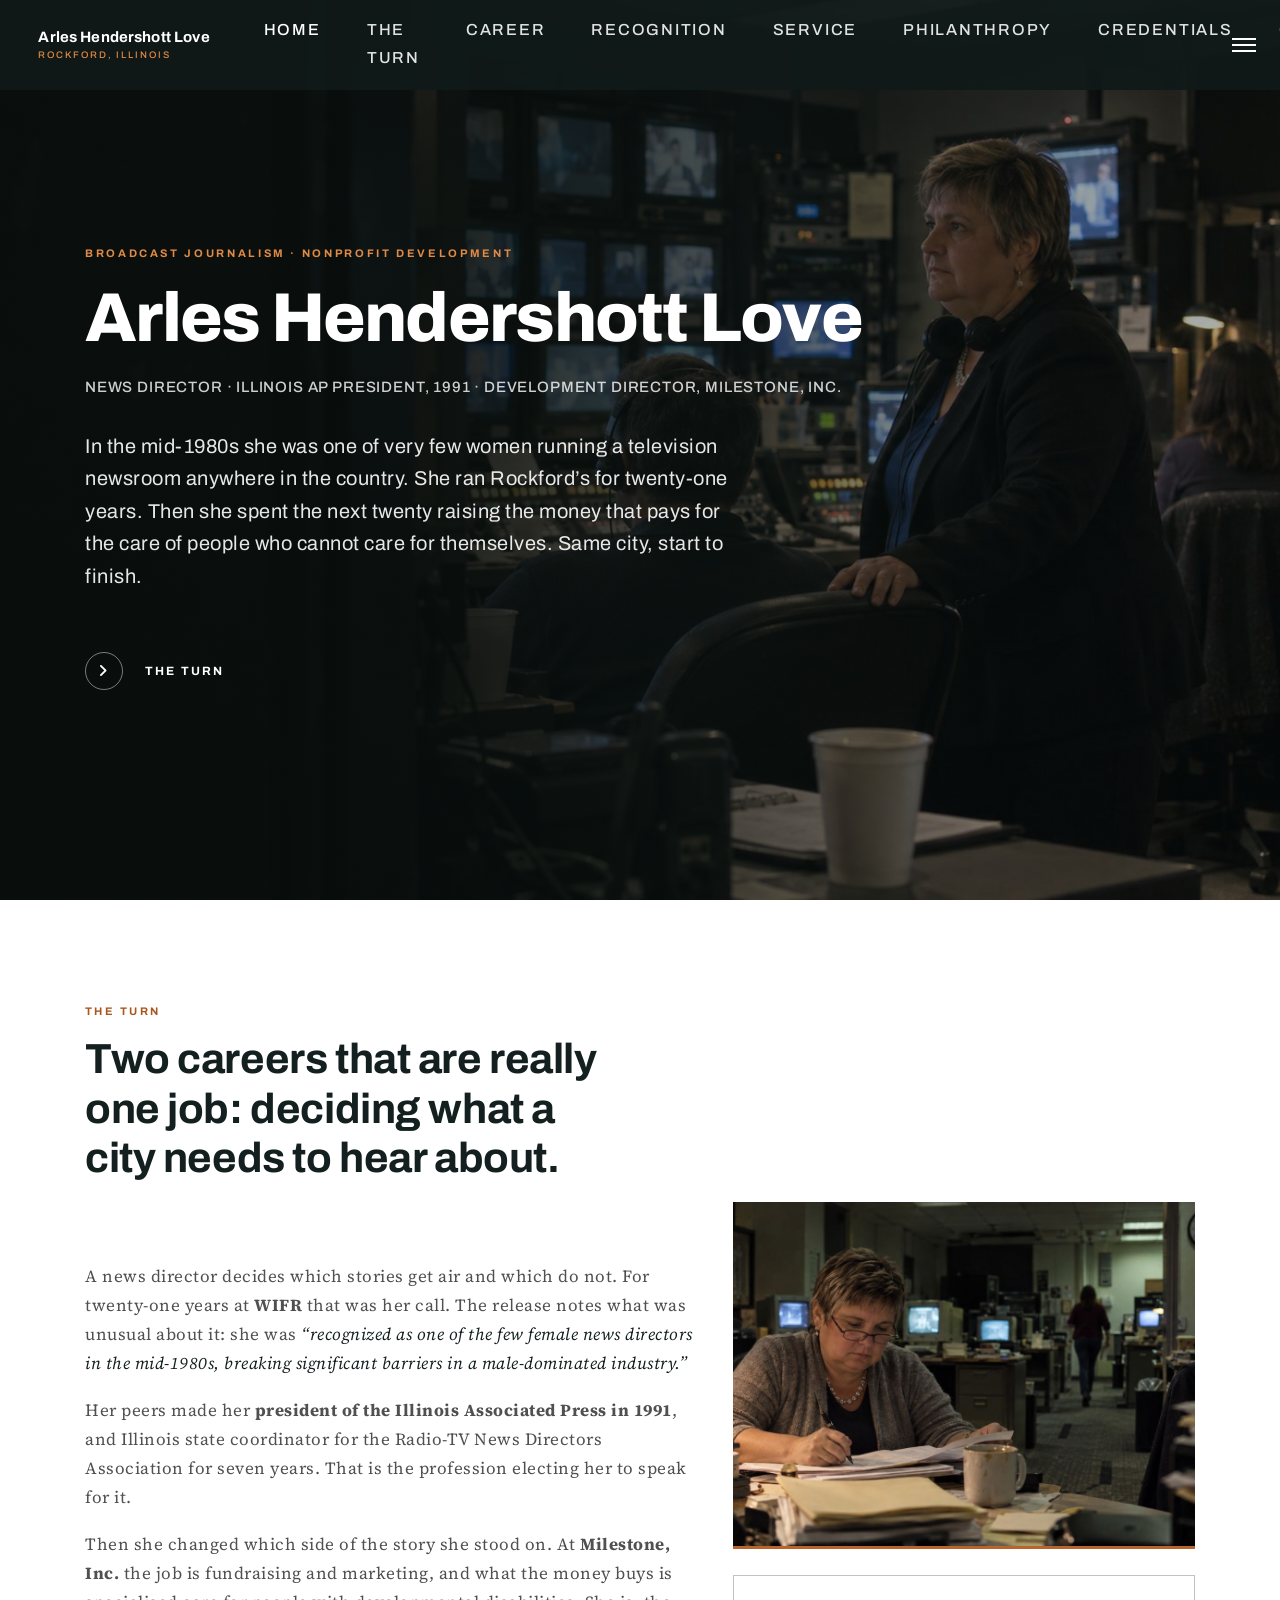
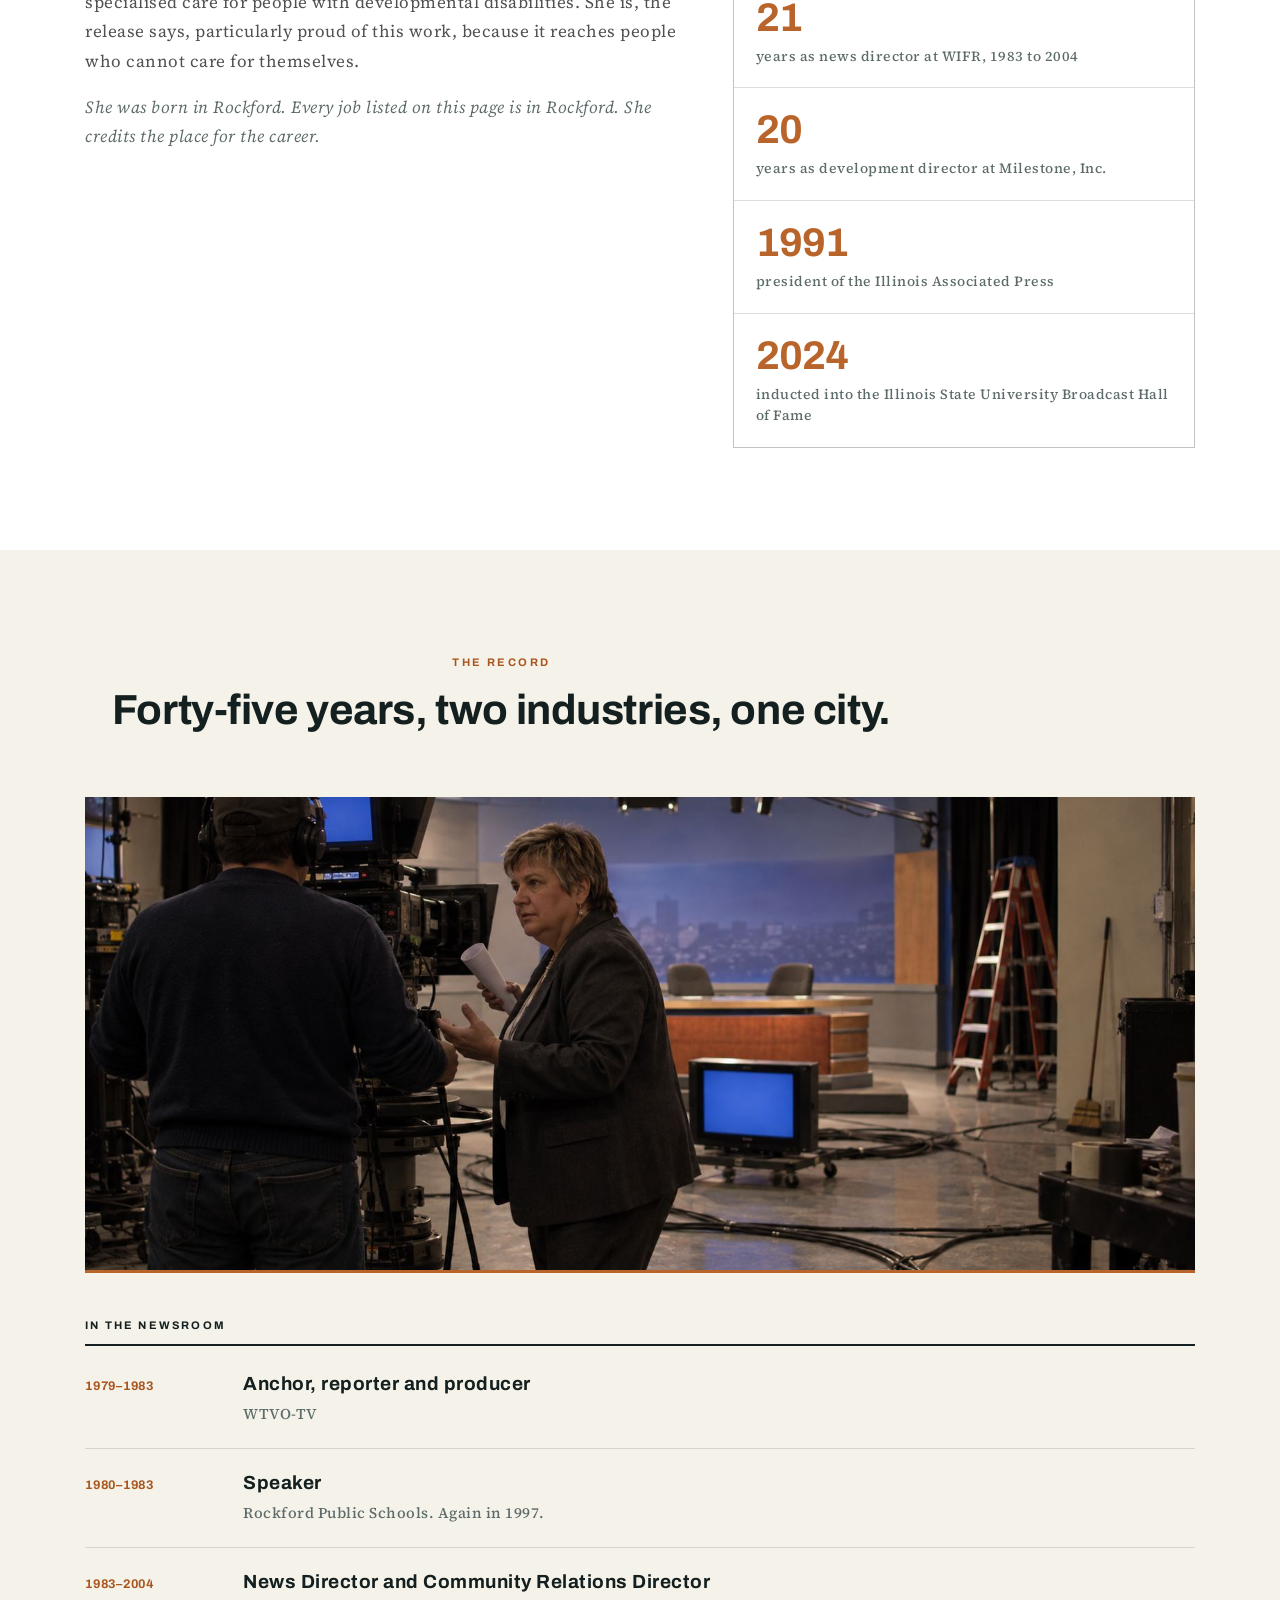
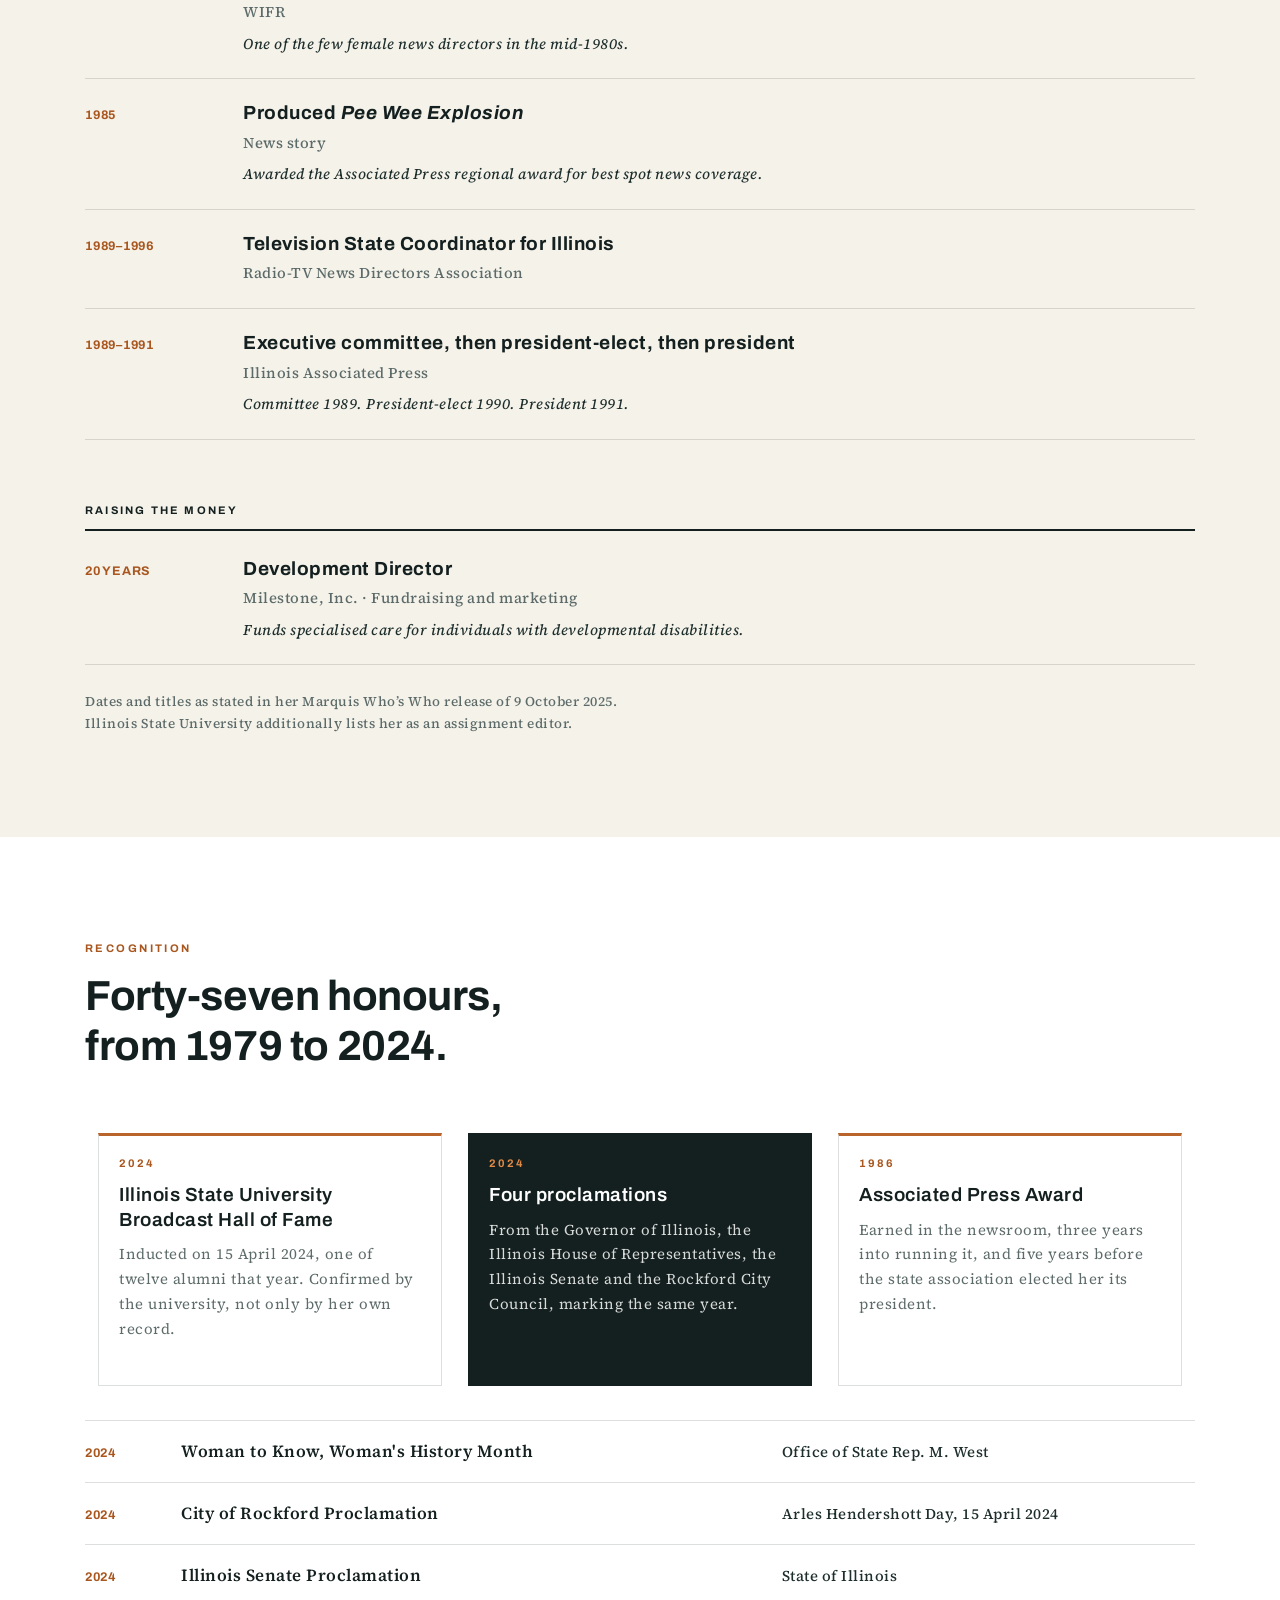
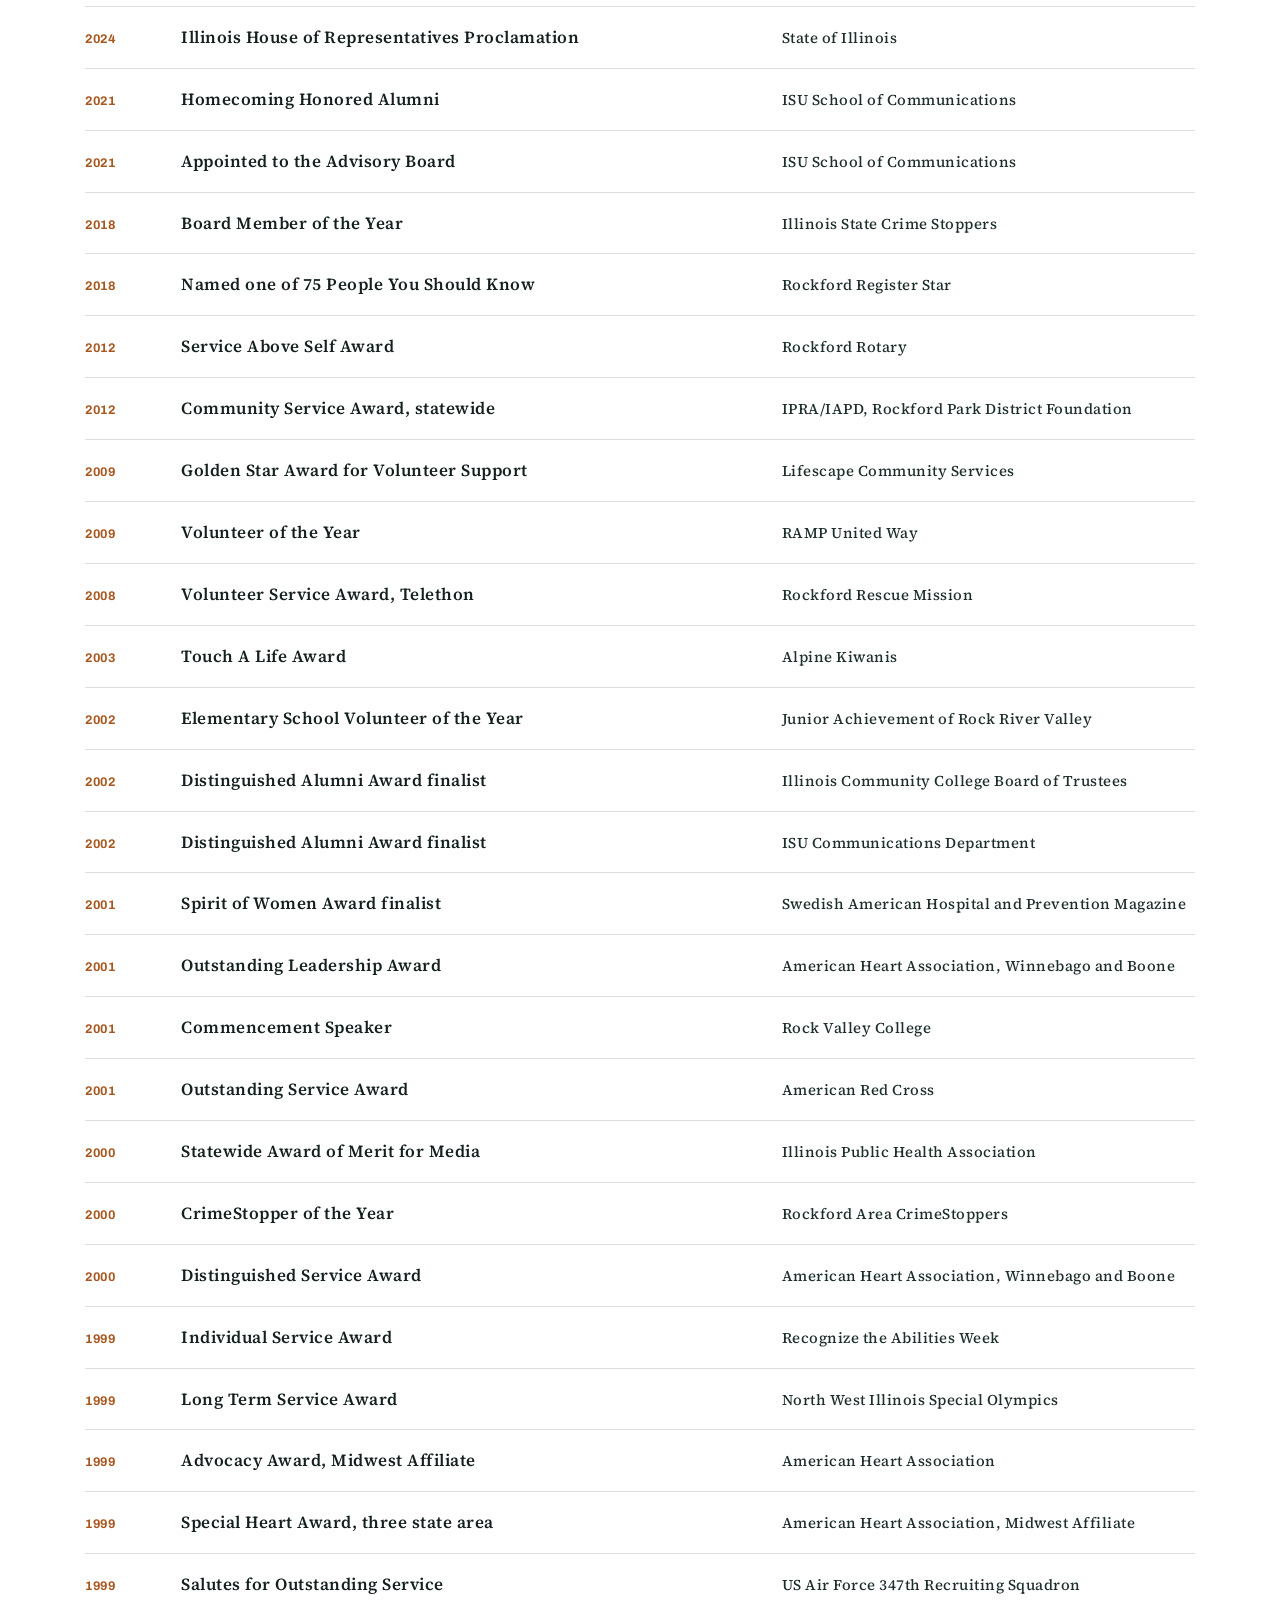
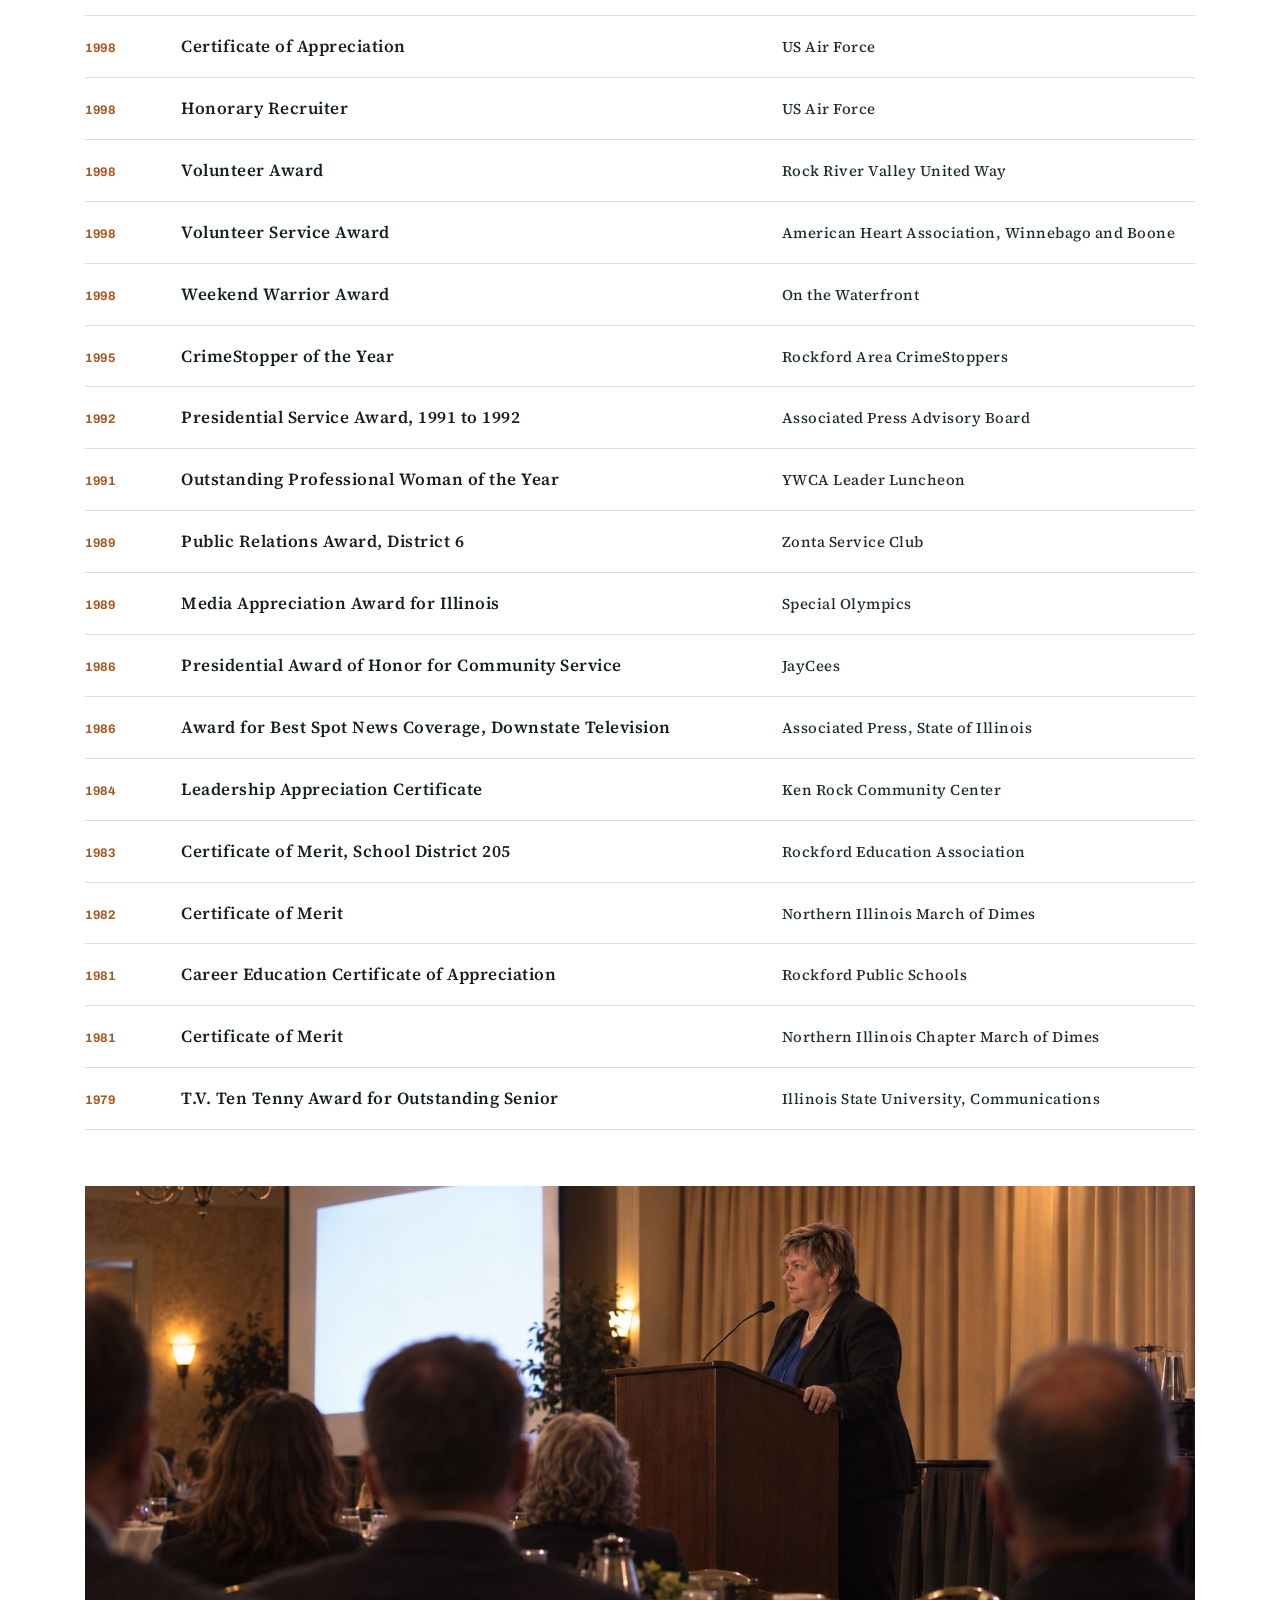
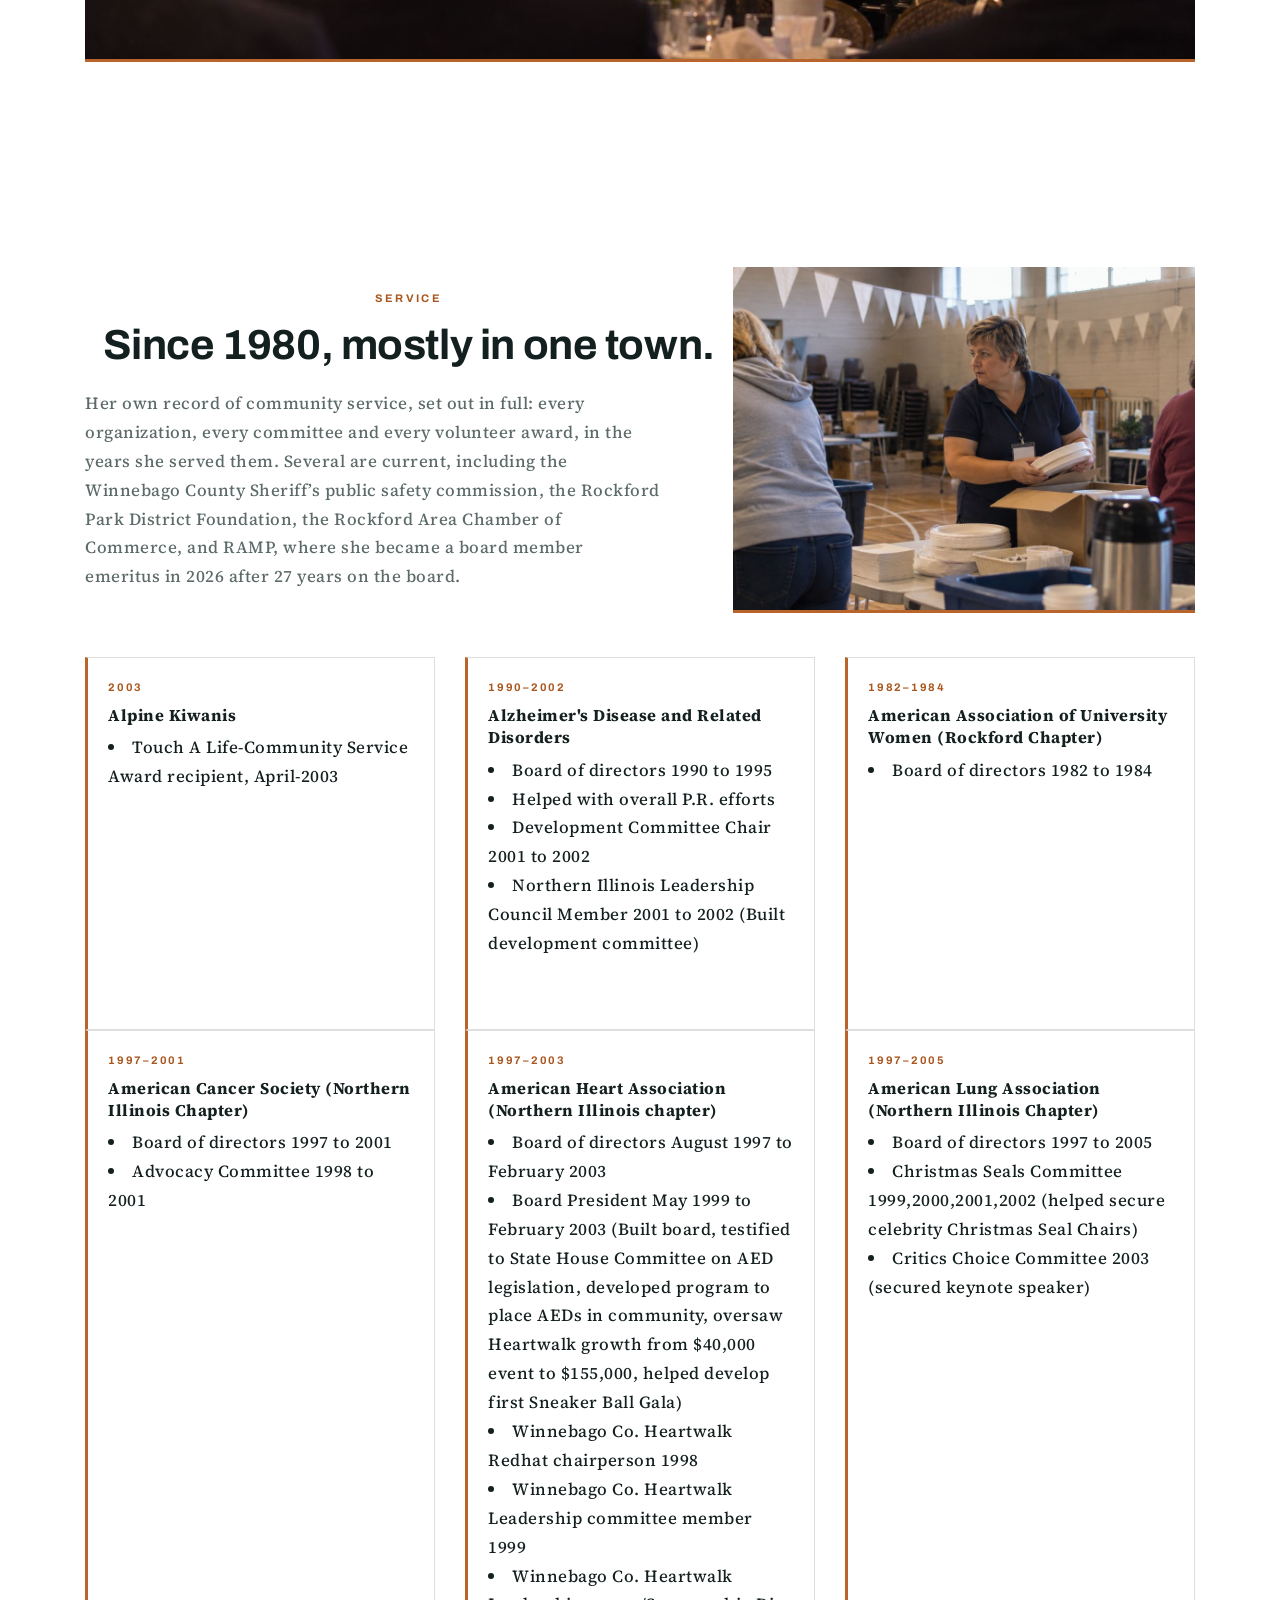
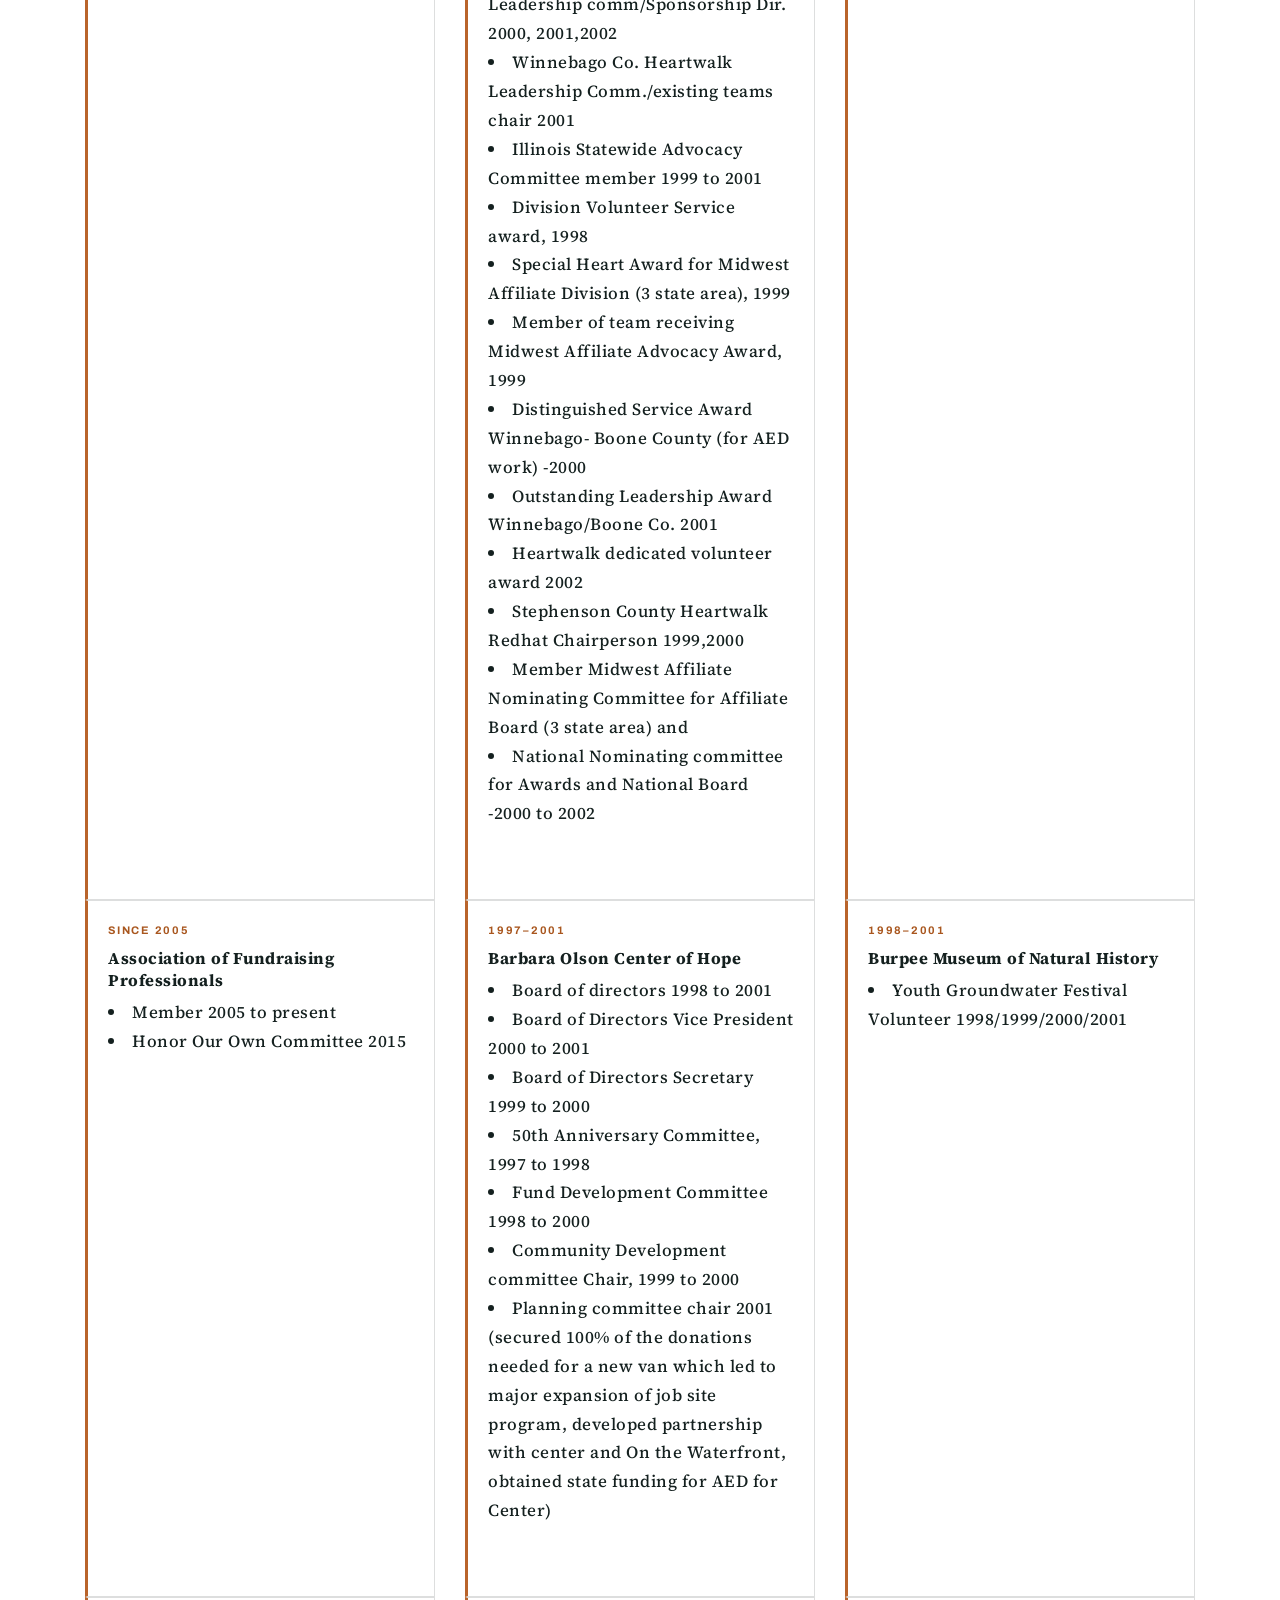
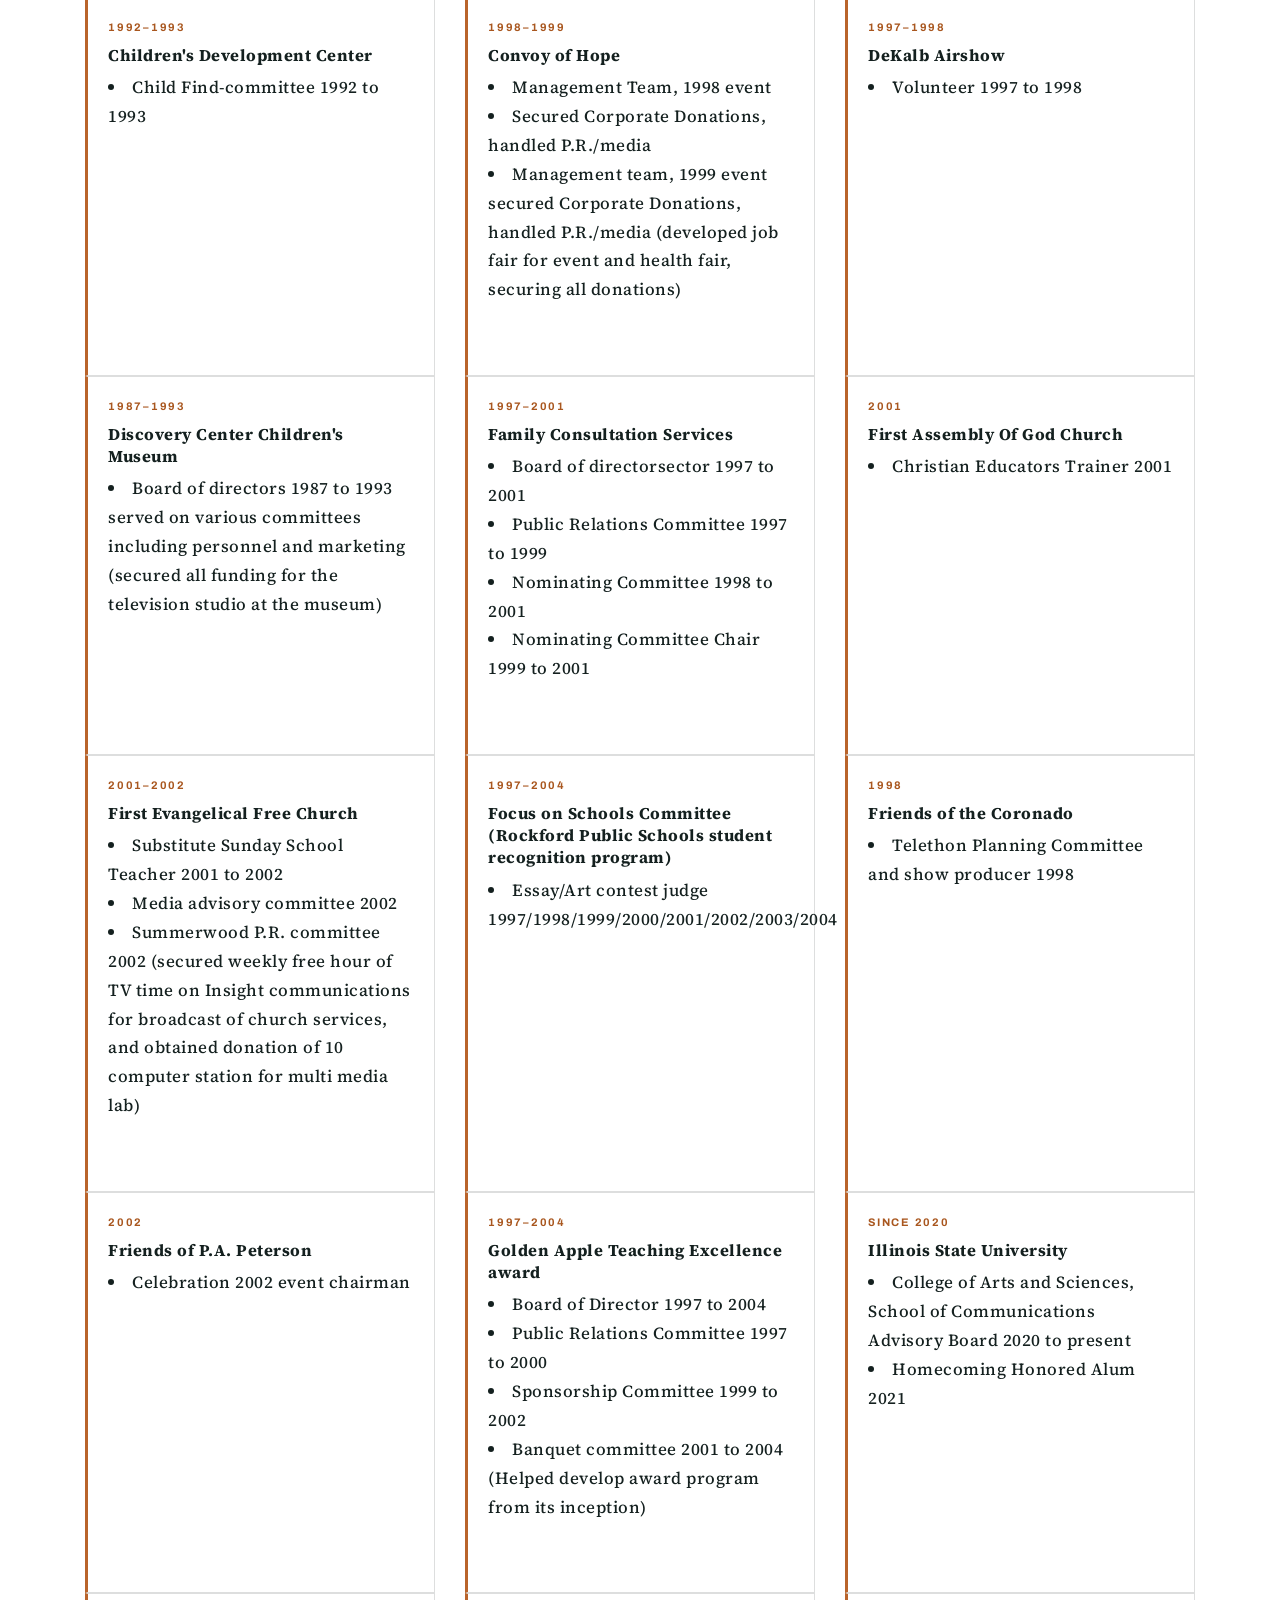
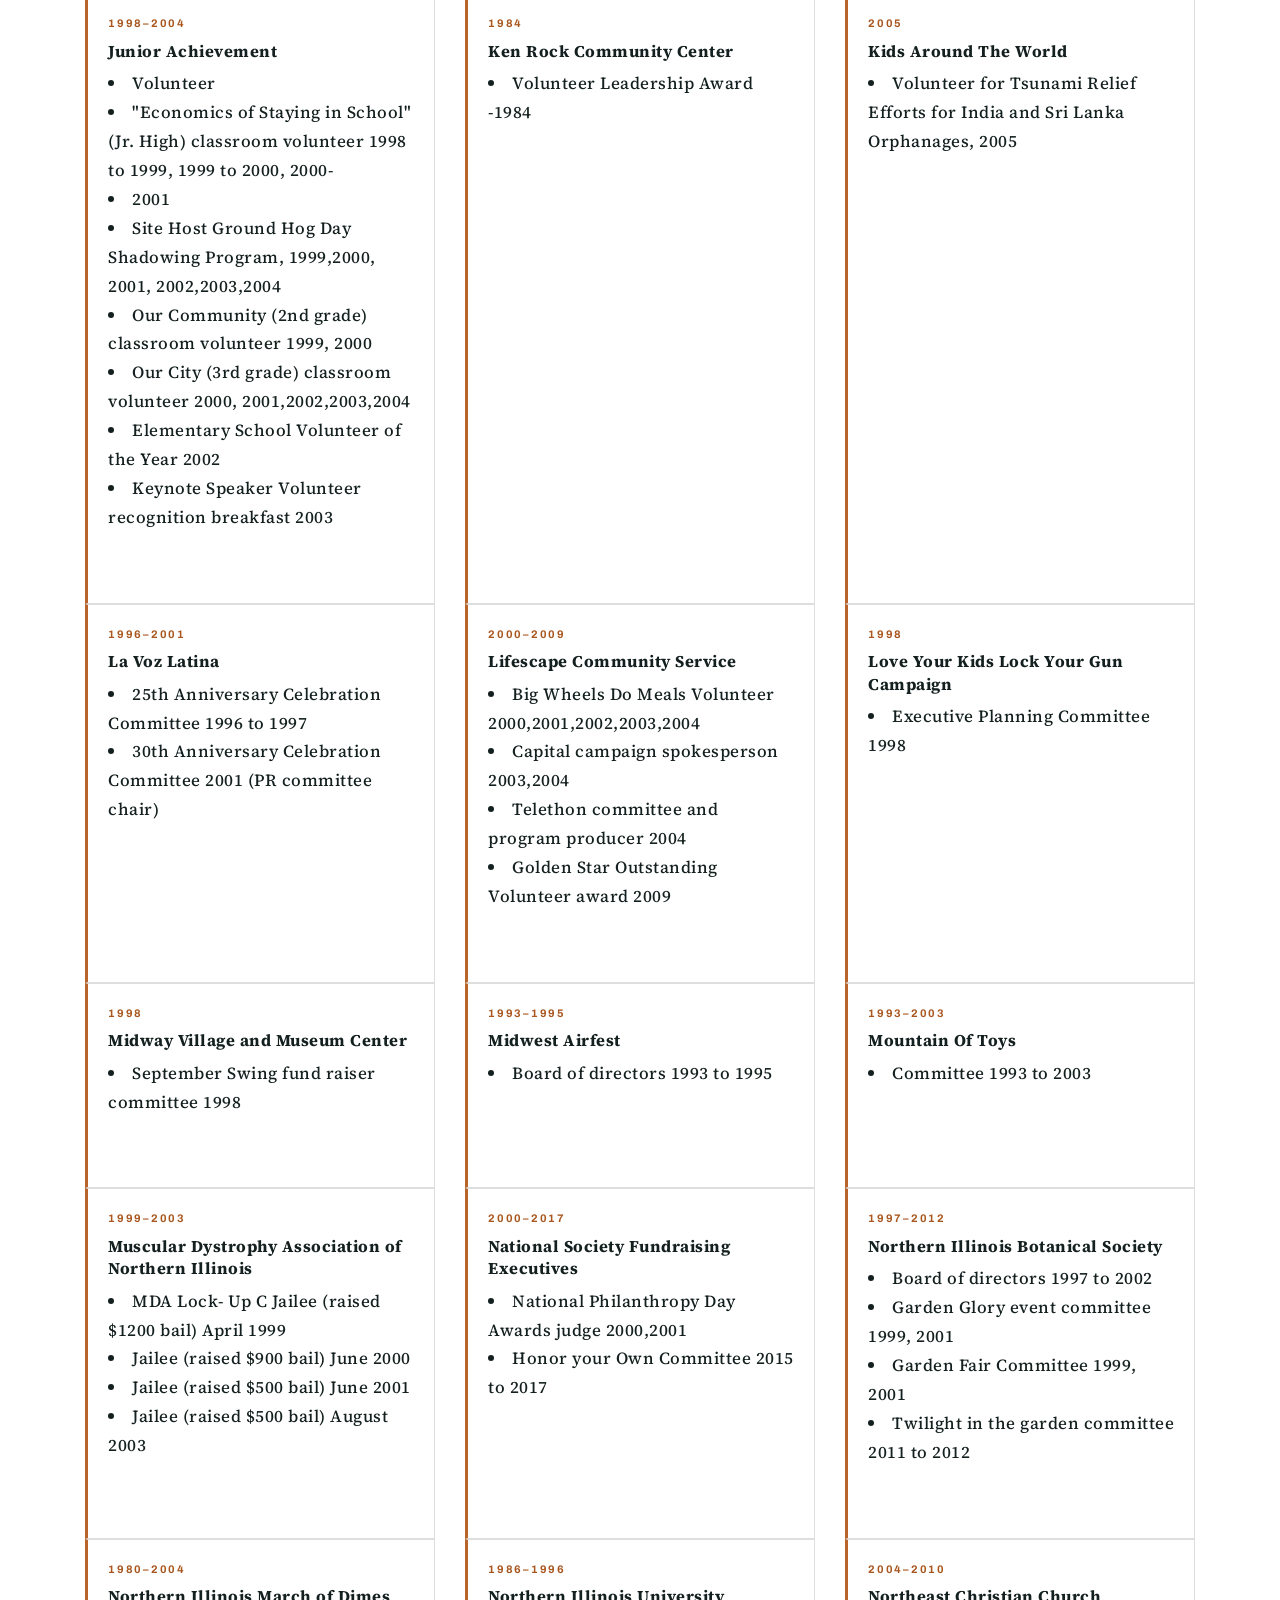
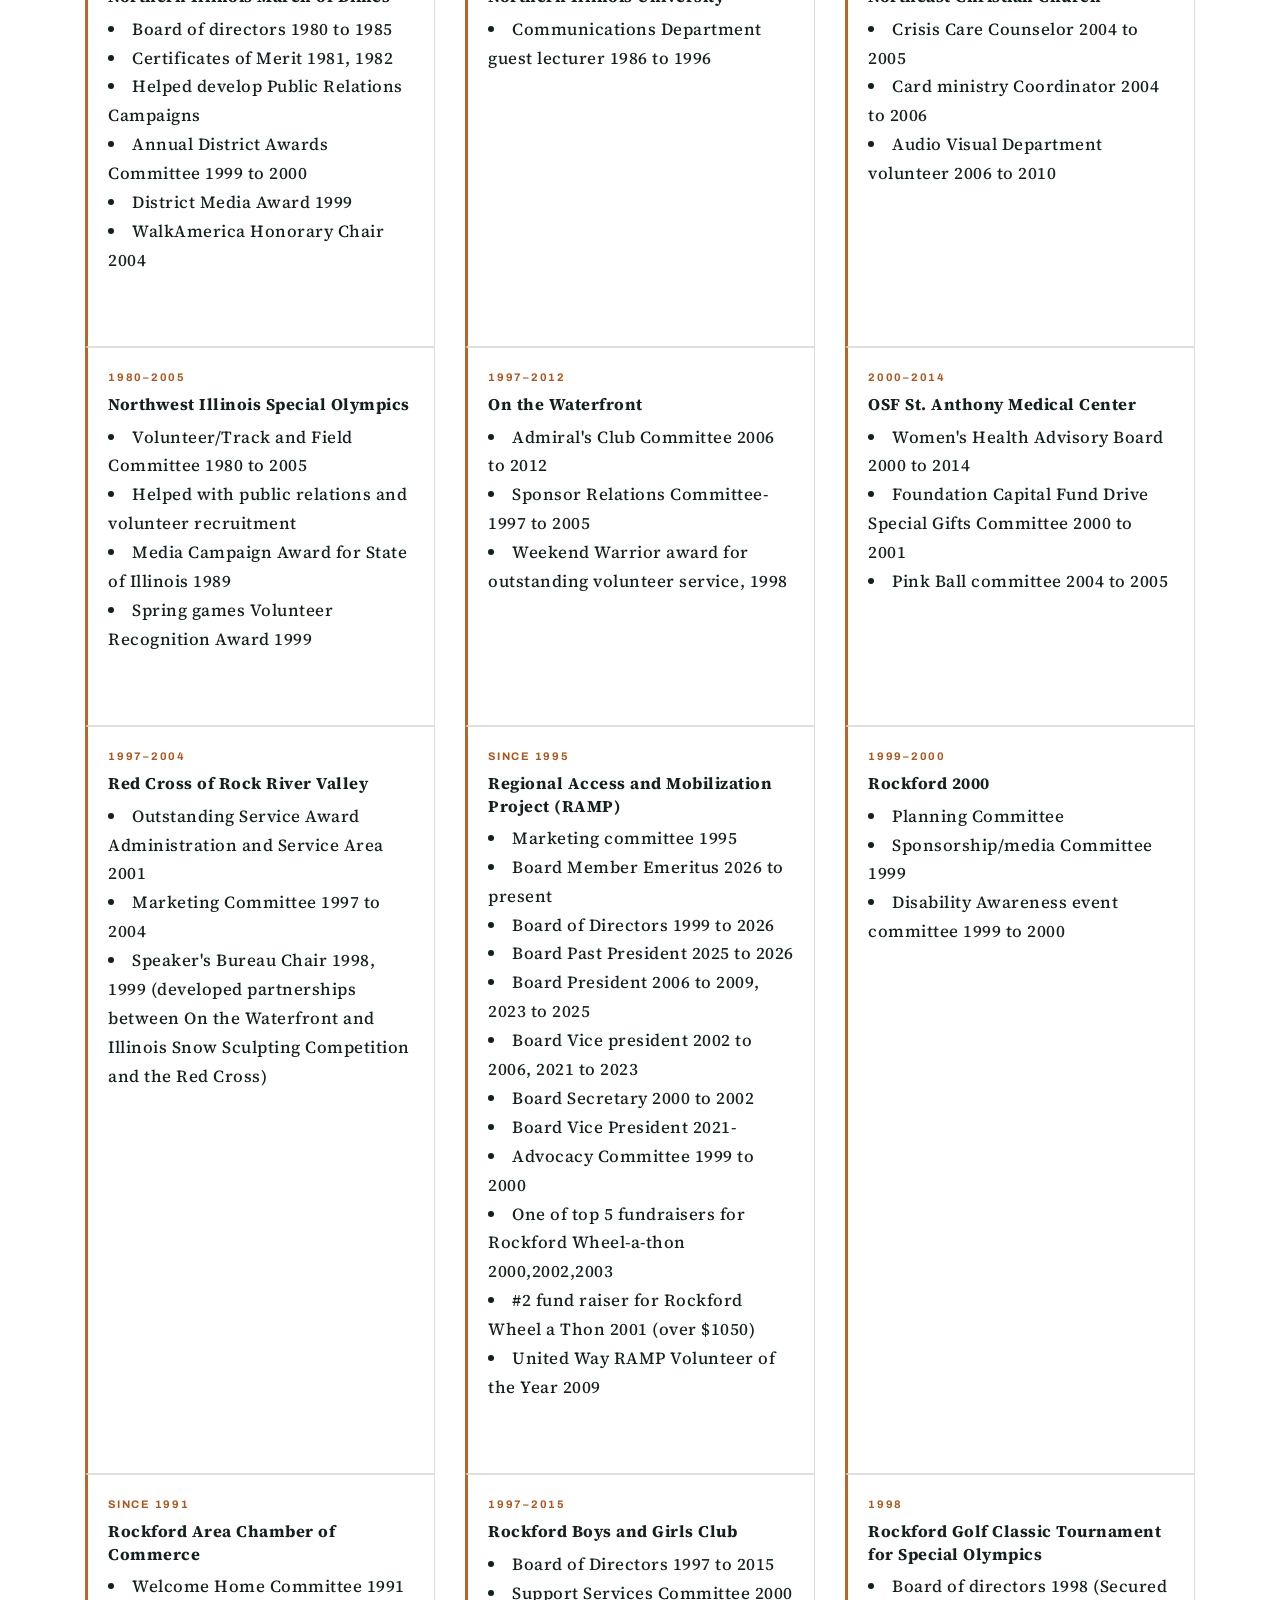
==== commit 085a7b26: "Add files via upload" ====
--- a/index.html
+++ b/index.html
@@ -309,7 +309,7 @@
          <div class="col-12 col-lg-7 wow fadeInDown" data-wow-delay="200ms">
             <p class="subheading font">Service</p>
             <h2 class="heading font">Since 1980, mostly in one town.</h2>
-            <p class="sec-lead">The full list of boards, committees and volunteer roles she supplied, from the March of Dimes in 1980 to the work she is still doing. Several are current: the Winnebago County Sheriff&rsquo;s public safety commission, the Rockford Park District Foundation, the Rockford Area Chamber of Commerce, and RAMP, where she became a board member emeritus in 2026 after 27 years on the board.</p>
+            <p class="sec-lead">Her own record of community service, set out in full: every organization, every committee and every volunteer award, in the years she served them. Several are current, including the Winnebago County Sheriff&rsquo;s public safety commission, the Rockford Park District Foundation, the Rockford Area Chamber of Commerce, and RAMP, where she became a board member emeritus in 2026 after 27 years on the board.</p>
          </div>
          <div class="col-12 col-lg-5 mt-4 mt-lg-0">
             <figure class="side-fig wow fadeInRight" data-wow-delay="300ms">
@@ -318,77 +318,77 @@
          </div>
       </div>
       <div class="row svc-grid">
-         <div class="col-12 col-md-6 col-lg-4"><div class="svc wow fadeInUp" data-wow-delay="0ms"><span class="svc-year">2003</span><b>Alpine Kiwanis</b><span class="svc-role">Touch A Life community service award recipient</span></div></div>
-         <div class="col-12 col-md-6 col-lg-4"><div class="svc wow fadeInUp" data-wow-delay="60ms"><span class="svc-year">1990&ndash;2002</span><b>Alzheimer's Disease and Related Disorders</b><span class="svc-role">Board of directors 1990 to 1995. Development committee chair 2001 to 2002. Northern Illinois Leadership Council 2001 to 2002.</span></div></div>
-         <div class="col-12 col-md-6 col-lg-4"><div class="svc wow fadeInUp" data-wow-delay="120ms"><span class="svc-year">1982&ndash;1984</span><b>American Association of University Women, Rockford</b><span class="svc-role">Board of directors</span></div></div>
-         <div class="col-12 col-md-6 col-lg-4"><div class="svc wow fadeInUp" data-wow-delay="180ms"><span class="svc-year">1997&ndash;2001</span><b>American Cancer Society, Northern Illinois</b><span class="svc-role">Board of directors. Advocacy committee 1998 to 2001.</span></div></div>
-         <div class="col-12 col-md-6 col-lg-4"><div class="svc wow fadeInUp" data-wow-delay="240ms"><span class="svc-year">1997&ndash;2003</span><b>American Heart Association, Northern Illinois</b><span class="svc-role">Board of directors from 1997, board president 1999 to 2003. Heartwalk leadership committees in Winnebago and Stephenson counties. Statewide advocacy committee 1999 to 2001. Division Volunteer Service Award 1998, Special Heart Award 1999, Distinguished Service Award 2000, Outstanding Leadership Award 2001.</span></div></div>
-         <div class="col-12 col-md-6 col-lg-4"><div class="svc wow fadeInUp" data-wow-delay="300ms"><span class="svc-year">1997&ndash;2005</span><b>American Lung Association, Northern Illinois</b><span class="svc-role">Board of directors. Christmas Seals committee 1999 to 2002. Critics Choice committee 2003.</span></div></div>
-         <div class="col-12 col-md-6 col-lg-4"><div class="svc wow fadeInUp" data-wow-delay="0ms"><span class="svc-year">Since 2005</span><b>Association of Fundraising Professionals</b><span class="svc-role">Member. Honor Our Own committee 2015.</span></div></div>
-         <div class="col-12 col-md-6 col-lg-4"><div class="svc wow fadeInUp" data-wow-delay="60ms"><span class="svc-year">1997&ndash;2001</span><b>Barbara Olson Center of Hope</b><span class="svc-role">Board vice president 2000 to 2001, secretary 1999 to 2000. Fund development, community development and planning committees. Secured the donations for a new van and state funding for an AED.</span></div></div>
-         <div class="col-12 col-md-6 col-lg-4"><div class="svc wow fadeInUp" data-wow-delay="120ms"><span class="svc-year">1998&ndash;2001</span><b>Burpee Museum of Natural History</b><span class="svc-role">Youth Groundwater Festival volunteer</span></div></div>
-         <div class="col-12 col-md-6 col-lg-4"><div class="svc wow fadeInUp" data-wow-delay="180ms"><span class="svc-year">1992&ndash;1993</span><b>Children's Development Center</b><span class="svc-role">Child Find committee</span></div></div>
-         <div class="col-12 col-md-6 col-lg-4"><div class="svc wow fadeInUp" data-wow-delay="240ms"><span class="svc-year">1998&ndash;1999</span><b>Convoy of Hope</b><span class="svc-role">Management team for both events. Secured corporate donations and handled press and media. Developed the job fair and health fair.</span></div></div>
-         <div class="col-12 col-md-6 col-lg-4"><div class="svc wow fadeInUp" data-wow-delay="300ms"><span class="svc-year">1997&ndash;1998</span><b>DeKalb Airshow</b><span class="svc-role">Volunteer</span></div></div>
-         <div class="col-12 col-md-6 col-lg-4"><div class="svc wow fadeInUp" data-wow-delay="0ms"><span class="svc-year">1987&ndash;1993</span><b>Discovery Center Children's Museum</b><span class="svc-role">Board of directors. Personnel and marketing committees. Secured all funding for the museum television studio.</span></div></div>
-         <div class="col-12 col-md-6 col-lg-4"><div class="svc wow fadeInUp" data-wow-delay="60ms"><span class="svc-year">1997&ndash;2001</span><b>Family Consultation Services</b><span class="svc-role">Board of directors. Public relations committee. Nominating committee chair 1999 to 2001.</span></div></div>
-         <div class="col-12 col-md-6 col-lg-4"><div class="svc wow fadeInUp" data-wow-delay="120ms"><span class="svc-year">2001</span><b>First Assembly of God Church</b><span class="svc-role">Christian educators trainer</span></div></div>
-         <div class="col-12 col-md-6 col-lg-4"><div class="svc wow fadeInUp" data-wow-delay="180ms"><span class="svc-year">2001&ndash;2002</span><b>First Evangelical Free Church</b><span class="svc-role">Substitute Sunday school teacher, media advisory committee, Summerwood public relations committee. Secured a weekly hour of television time and a donation of ten computer stations.</span></div></div>
-         <div class="col-12 col-md-6 col-lg-4"><div class="svc wow fadeInUp" data-wow-delay="240ms"><span class="svc-year">1997&ndash;2004</span><b>Focus on Schools Committee</b><span class="svc-role">Essay and art contest judge for the Rockford Public Schools student recognition program</span></div></div>
-         <div class="col-12 col-md-6 col-lg-4"><div class="svc wow fadeInUp" data-wow-delay="300ms"><span class="svc-year">1998</span><b>Friends of the Coronado</b><span class="svc-role">Telethon planning committee and show producer</span></div></div>
-         <div class="col-12 col-md-6 col-lg-4"><div class="svc wow fadeInUp" data-wow-delay="0ms"><span class="svc-year">2002</span><b>Friends of P.A. Peterson</b><span class="svc-role">Celebration 2002 event chairman</span></div></div>
-         <div class="col-12 col-md-6 col-lg-4"><div class="svc wow fadeInUp" data-wow-delay="60ms"><span class="svc-year">1997&ndash;2004</span><b>Golden Apple Teaching Excellence Award</b><span class="svc-role">Board of directors. Public relations, sponsorship and banquet committees. Helped develop the award program from its inception.</span></div></div>
-         <div class="col-12 col-md-6 col-lg-4"><div class="svc wow fadeInUp" data-wow-delay="120ms"><span class="svc-year">Since 2020</span><b>Illinois State University</b><span class="svc-role">College of Arts and Sciences, School of Communications advisory board. Homecoming Honored Alum 2021.</span></div></div>
-         <div class="col-12 col-md-6 col-lg-4"><div class="svc wow fadeInUp" data-wow-delay="180ms"><span class="svc-year">1998&ndash;2004</span><b>Junior Achievement</b><span class="svc-role">Classroom volunteer across elementary and junior high programs. Ground Hog Day shadowing site host. Elementary School Volunteer of the Year 2002. Keynote speaker at the volunteer recognition breakfast 2003.</span></div></div>
-         <div class="col-12 col-md-6 col-lg-4"><div class="svc wow fadeInUp" data-wow-delay="240ms"><span class="svc-year">1984</span><b>Ken Rock Community Center</b><span class="svc-role">Volunteer Leadership Award</span></div></div>
-         <div class="col-12 col-md-6 col-lg-4"><div class="svc wow fadeInUp" data-wow-delay="300ms"><span class="svc-year">2005</span><b>Kids Around The World</b><span class="svc-role">Volunteer for tsunami relief for orphanages in India and Sri Lanka</span></div></div>
-         <div class="col-12 col-md-6 col-lg-4"><div class="svc wow fadeInUp" data-wow-delay="0ms"><span class="svc-year">1996&ndash;2001</span><b>La Voz Latina</b><span class="svc-role">25th anniversary committee. 30th anniversary committee, public relations chair.</span></div></div>
-         <div class="col-12 col-md-6 col-lg-4"><div class="svc wow fadeInUp" data-wow-delay="60ms"><span class="svc-year">2000&ndash;2009</span><b>Lifescape Community Service</b><span class="svc-role">Big Wheels Do Meals volunteer. Capital campaign spokesperson 2003 and 2004. Telethon committee and programme producer 2004. Golden Star Outstanding Volunteer Award 2009.</span></div></div>
-         <div class="col-12 col-md-6 col-lg-4"><div class="svc wow fadeInUp" data-wow-delay="120ms"><span class="svc-year">1998</span><b>Love Your Kids Lock Your Gun Campaign</b><span class="svc-role">Executive planning committee</span></div></div>
-         <div class="col-12 col-md-6 col-lg-4"><div class="svc wow fadeInUp" data-wow-delay="180ms"><span class="svc-year">1998</span><b>Midway Village and Museum Center</b><span class="svc-role">September Swing fundraiser committee</span></div></div>
-         <div class="col-12 col-md-6 col-lg-4"><div class="svc wow fadeInUp" data-wow-delay="240ms"><span class="svc-year">1993&ndash;1995</span><b>Midwest Airfest</b><span class="svc-role">Board of directors</span></div></div>
-         <div class="col-12 col-md-6 col-lg-4"><div class="svc wow fadeInUp" data-wow-delay="300ms"><span class="svc-year">1993&ndash;2003</span><b>Mountain of Toys</b><span class="svc-role">Committee</span></div></div>
-         <div class="col-12 col-md-6 col-lg-4"><div class="svc wow fadeInUp" data-wow-delay="0ms"><span class="svc-year">1999&ndash;2003</span><b>Muscular Dystrophy Association of Northern Illinois</b><span class="svc-role">MDA Lock Up jailee four times, raising bail each year</span></div></div>
-         <div class="col-12 col-md-6 col-lg-4"><div class="svc wow fadeInUp" data-wow-delay="60ms"><span class="svc-year">2000&ndash;2017</span><b>National Society of Fundraising Executives</b><span class="svc-role">National Philanthropy Day awards judge 2000 and 2001. Honor Your Own committee 2015 to 2017.</span></div></div>
-         <div class="col-12 col-md-6 col-lg-4"><div class="svc wow fadeInUp" data-wow-delay="120ms"><span class="svc-year">1997&ndash;2012</span><b>Northern Illinois Botanical Society</b><span class="svc-role">Board of directors 1997 to 2002. Garden Glory and Garden Fair committees. Twilight in the Garden committee 2011 to 2012.</span></div></div>
-         <div class="col-12 col-md-6 col-lg-4"><div class="svc wow fadeInUp" data-wow-delay="180ms"><span class="svc-year">1980&ndash;2004</span><b>Northern Illinois March of Dimes</b><span class="svc-role">Board of directors 1980 to 1985. Certificates of Merit 1981 and 1982. Annual district awards committee. District Media Award 1999. WalkAmerica honorary chair 2004.</span></div></div>
-         <div class="col-12 col-md-6 col-lg-4"><div class="svc wow fadeInUp" data-wow-delay="240ms"><span class="svc-year">1986&ndash;1996</span><b>Northern Illinois University</b><span class="svc-role">Guest lecturer, communications department</span></div></div>
-         <div class="col-12 col-md-6 col-lg-4"><div class="svc wow fadeInUp" data-wow-delay="300ms"><span class="svc-year">2004&ndash;2010</span><b>Northeast Christian Church</b><span class="svc-role">Crisis care counsellor, card ministry coordinator, audio visual volunteer</span></div></div>
-         <div class="col-12 col-md-6 col-lg-4"><div class="svc wow fadeInUp" data-wow-delay="0ms"><span class="svc-year">1980&ndash;2005</span><b>Northwest Illinois Special Olympics</b><span class="svc-role">Track and field committee volunteer. Public relations and volunteer recruitment. State of Illinois Media Campaign Award 1989. Spring Games Volunteer Recognition Award 1999.</span></div></div>
-         <div class="col-12 col-md-6 col-lg-4"><div class="svc wow fadeInUp" data-wow-delay="60ms"><span class="svc-year">1997&ndash;2012</span><b>On the Waterfront</b><span class="svc-role">Sponsor relations committee 1997 to 2005. Admiral's Club committee 2006 to 2012. Weekend Warrior award 1998.</span></div></div>
-         <div class="col-12 col-md-6 col-lg-4"><div class="svc wow fadeInUp" data-wow-delay="120ms"><span class="svc-year">2000&ndash;2014</span><b>OSF St. Anthony Medical Center</b><span class="svc-role">Women's health advisory board. Foundation capital fund drive special gifts committee. Pink Ball committee 2004 to 2005.</span></div></div>
-         <div class="col-12 col-md-6 col-lg-4"><div class="svc wow fadeInUp" data-wow-delay="180ms"><span class="svc-year">1997&ndash;2004</span><b>Red Cross of Rock River Valley</b><span class="svc-role">Marketing committee. Speakers bureau chair 1998 to 1999. Outstanding Service Award 2001.</span></div></div>
-         <div class="col-12 col-md-6 col-lg-4"><div class="svc wow fadeInUp" data-wow-delay="240ms"><span class="svc-year">Since 1995</span><b>Regional Access and Mobilization Project</b><span class="svc-role">Board member emeritus since 2026. Board of directors 1999 to 2026, president 2006 to 2009 and 2023 to 2025, vice president 2002 to 2006 and 2021 to 2023, secretary 2000 to 2002. United Way RAMP Volunteer of the Year 2009.</span></div></div>
-         <div class="col-12 col-md-6 col-lg-4"><div class="svc wow fadeInUp" data-wow-delay="300ms"><span class="svc-year">1999&ndash;2000</span><b>Rockford 2000</b><span class="svc-role">Planning, sponsorship and media committees. Disability awareness event committee.</span></div></div>
-         <div class="col-12 col-md-6 col-lg-4"><div class="svc wow fadeInUp" data-wow-delay="0ms"><span class="svc-year">Since 1991</span><b>Rockford Area Chamber of Commerce</b><span class="svc-role">Welcome Home committee 1991 for Desert Storm veterans. President's Club 1992 to 2005. Ambassador 1997 to 2007. Public policy committee since 1997. AED placement programme chairman 2000.</span></div></div>
-         <div class="col-12 col-md-6 col-lg-4"><div class="svc wow fadeInUp" data-wow-delay="60ms"><span class="svc-year">1997&ndash;2015</span><b>Rockford Boys and Girls Club</b><span class="svc-role">Board of directors. Board development committee chair 2003 to 2010. Support services and toy drive committees.</span></div></div>
-         <div class="col-12 col-md-6 col-lg-4"><div class="svc wow fadeInUp" data-wow-delay="120ms"><span class="svc-year">1998</span><b>Rockford Golf Classic Tournament for Special Olympics</b><span class="svc-role">Board of directors. Secured corporate sponsors.</span></div></div>
-         <div class="col-12 col-md-6 col-lg-4"><div class="svc wow fadeInUp" data-wow-delay="180ms"><span class="svc-year">2005&ndash;2015</span><b>Rockford Health System</b><span class="svc-role">Ambassador</span></div></div>
-         <div class="col-12 col-md-6 col-lg-4"><div class="svc wow fadeInUp" data-wow-delay="240ms"><span class="svc-year">1986</span><b>Rockford Jaycees</b><span class="svc-role">Presidential Award of Honor for community service</span></div></div>
-         <div class="col-12 col-md-6 col-lg-4"><div class="svc wow fadeInUp" data-wow-delay="300ms"><span class="svc-year">1981&ndash;1987</span><b>Rockford Lens and Shutter Club</b><span class="svc-role">Member, board of directors 1982 to 1985, president 1984 to 1985. Secured arts council grants for educational programmes.</span></div></div>
-         <div class="col-12 col-md-6 col-lg-4"><div class="svc wow fadeInUp" data-wow-delay="0ms"><span class="svc-year">Since 2010</span><b>Rockford Park District Foundation</b><span class="svc-role">Donor development committee and Sunsingers Ambassadors co-chair 2010 to 2013. IPRA and IAPD Community Service Award 2012. Goose Patrol 2019 to 2023 and since 2025.</span></div></div>
-         <div class="col-12 col-md-6 col-lg-4"><div class="svc wow fadeInUp" data-wow-delay="60ms"><span class="svc-year">1998&ndash;1999</span><b>Rockford's Promise</b><span class="svc-role">Advisory committee. Fundraising and sponsorship committee.</span></div></div>
-         <div class="col-12 col-md-6 col-lg-4"><div class="svc wow fadeInUp" data-wow-delay="120ms"><span class="svc-year">2002&ndash;2004</span><b>Rockford Public Library Foundation</b><span class="svc-role">Literary Night book reviewer</span></div></div>
-         <div class="col-12 col-md-6 col-lg-4"><div class="svc wow fadeInUp" data-wow-delay="180ms"><span class="svc-year">1980&ndash;2001</span><b>Rockford Public Schools</b><span class="svc-role">Source speaker</span></div></div>
-         <div class="col-12 col-md-6 col-lg-4"><div class="svc wow fadeInUp" data-wow-delay="240ms"><span class="svc-year">1998&ndash;2008</span><b>Rockford Rescue Mission</b><span class="svc-role">Telethon planning committee across ten years. Financial development committee advisor 2001. Volunteer award when the telethon passed one million dollars, 2008.</span></div></div>
-         <div class="col-12 col-md-6 col-lg-4"><div class="svc wow fadeInUp" data-wow-delay="300ms"><span class="svc-year">2012</span><b>Rockford Rotary Club</b><span class="svc-role">Service Above Self Award</span></div></div>
-         <div class="col-12 col-md-6 col-lg-4"><div class="svc wow fadeInUp" data-wow-delay="0ms"><span class="svc-year">1988&ndash;2023</span><b>Rockford and Winnebago County CrimeStoppers</b><span class="svc-role">Board of directors. President 2012 to 2023, first vice chair 2009 to 2012, secretary across ten years. Public relations committee chair. Crimestopper of the Year 1995 and 2000. K9 officer fundraising chair 2015.</span></div></div>
-         <div class="col-12 col-md-6 col-lg-4"><div class="svc wow fadeInUp" data-wow-delay="60ms"><span class="svc-year">1987&ndash;2021</span><b>Rockford YWCA</b><span class="svc-role">Board of directors 1997 to 1999. Personnel committee chairperson 1998 to 1999. Leader Luncheon Award for professional women 1991. Women of Achievement planning committee 2013 to 2016 and scholarship judge 2015 to 2021.</span></div></div>
-         <div class="col-12 col-md-6 col-lg-4"><div class="svc wow fadeInUp" data-wow-delay="120ms"><span class="svc-year">1986&ndash;1997</span><b>Rock River Training Corporation</b><span class="svc-role">Class speaker</span></div></div>
-         <div class="col-12 col-md-6 col-lg-4"><div class="svc wow fadeInUp" data-wow-delay="180ms"><span class="svc-year">2000&ndash;2004</span><b>Rock Valley College</b><span class="svc-role">Commencement speaker 2001. Guest lecturer in broadcasting classes. Foundation special gifts committee 2000 to 2002.</span></div></div>
-         <div class="col-12 col-md-6 col-lg-4"><div class="svc wow fadeInUp" data-wow-delay="240ms"><span class="svc-year">1997&ndash;1999</span><b>RocVale Children's Home</b><span class="svc-role">Balloon Rally committee. Entertainment chair. Public relations co-chair.</span></div></div>
-         <div class="col-12 col-md-6 col-lg-4"><div class="svc wow fadeInUp" data-wow-delay="300ms"><span class="svc-year">1998&ndash;2004</span><b>Salvation Army</b><span class="svc-role">Christmas kettle bell ringer. Women's auxiliary member, second vice president 2000 to 2002 and first vice president 2002 to 2004.</span></div></div>
-         <div class="col-12 col-md-6 col-lg-4"><div class="svc wow fadeInUp" data-wow-delay="0ms"><span class="svc-year">1999</span><b>Smoke Detector Give Away</b><span class="svc-role">Programme chairperson. Secured all funding for the detectors given to families in need.</span></div></div>
-         <div class="col-12 col-md-6 col-lg-4"><div class="svc wow fadeInUp" data-wow-delay="60ms"><span class="svc-year">1999&ndash;2005</span><b>Swedish American Health System</b><span class="svc-role">Women's consumer advisory board. Spirit of Women Award finalist 2001.</span></div></div>
-         <div class="col-12 col-md-6 col-lg-4"><div class="svc wow fadeInUp" data-wow-delay="120ms"><span class="svc-year">2004</span><b>The Mill</b><span class="svc-role">Public relations and development committee</span></div></div>
-         <div class="col-12 col-md-6 col-lg-4"><div class="svc wow fadeInUp" data-wow-delay="180ms"><span class="svc-year">1997&ndash;2003</span><b>United Way of Rock River Valley</b><span class="svc-role">Marketing committee. Campaign account executive. Annual campaign cabinet media section chair 1998 to 2000 and services group chair 2001. Volunteer Service Award for the 1998 and 1999 campaign.</span></div></div>
-         <div class="col-12 col-md-6 col-lg-4"><div class="svc wow fadeInUp" data-wow-delay="240ms"><span class="svc-year">1998&ndash;1999</span><b>United States Air Force</b><span class="svc-role">Honorary Recruiter Award 1998. Air Force Salutes Award 1999.</span></div></div>
-         <div class="col-12 col-md-6 col-lg-4"><div class="svc wow fadeInUp" data-wow-delay="300ms"><span class="svc-year">1983&ndash;2000</span><b>Westminster Presbyterian Church</b><span class="svc-role">Various committees. Learning hour teacher.</span></div></div>
-         <div class="col-12 col-md-6 col-lg-4"><div class="svc wow fadeInUp" data-wow-delay="0ms"><span class="svc-year">1990&ndash;2003</span><b>Winnebago County Bar Association</b><span class="svc-role">Law Day free legal helpline, developed from its inception</span></div></div>
-         <div class="col-12 col-md-6 col-lg-4"><div class="svc wow fadeInUp" data-wow-delay="60ms"><span class="svc-year">Since 2015</span><b>Winnebago County Sheriff's Department</b><span class="svc-role">Member of the public safety commission</span></div></div>
-         <div class="col-12 col-md-6 col-lg-4"><div class="svc wow fadeInUp" data-wow-delay="120ms"><span class="svc-year">1989&ndash;1991</span><b>Working with our Elders</b><span class="svc-role">Board of directors. Helped develop public relations publications.</span></div></div>
-         <div class="col-12 col-md-6 col-lg-4"><div class="svc wow fadeInUp" data-wow-delay="180ms"><span class="svc-year">1999</span><b>WQFL and WGSL</b><span class="svc-role">Fundraising banquet committee</span></div></div>
-         <div class="col-12 col-md-6 col-lg-4"><div class="svc wow fadeInUp" data-wow-delay="240ms"><span class="svc-year">1988&ndash;1999</span><b>Zonta</b><span class="svc-role">Member and committee work. Best Public Relations Campaign Award for District 6, 1989.</span></div></div>
+         <div class="col-12 col-md-6 col-lg-4"><div class="svc wow fadeInUp" data-wow-delay="0ms"><span class="svc-year">2003</span><b>Alpine Kiwanis</b><ul class="svc-detail"><li>Touch A Life-Community Service Award recipient, April-2003</li></ul></div></div>
+         <div class="col-12 col-md-6 col-lg-4"><div class="svc wow fadeInUp" data-wow-delay="60ms"><span class="svc-year">1990&ndash;2002</span><b>Alzheimer's Disease and Related Disorders</b><ul class="svc-detail"><li>Board of directors 1990 to 1995</li><li>Helped with overall P.R. efforts</li><li>Development Committee Chair 2001 to 2002</li><li>Northern Illinois Leadership Council Member 2001 to 2002 (Built development committee)</li></ul></div></div>
+         <div class="col-12 col-md-6 col-lg-4"><div class="svc wow fadeInUp" data-wow-delay="120ms"><span class="svc-year">1982&ndash;1984</span><b>American Association of University Women (Rockford Chapter)</b><ul class="svc-detail"><li>Board of directors 1982 to 1984</li></ul></div></div>
+         <div class="col-12 col-md-6 col-lg-4"><div class="svc wow fadeInUp" data-wow-delay="180ms"><span class="svc-year">1997&ndash;2001</span><b>American Cancer Society (Northern Illinois Chapter)</b><ul class="svc-detail"><li>Board of directors 1997 to 2001</li><li>Advocacy Committee 1998 to 2001</li></ul></div></div>
+         <div class="col-12 col-md-6 col-lg-4"><div class="svc wow fadeInUp" data-wow-delay="240ms"><span class="svc-year">1997&ndash;2003</span><b>American Heart Association (Northern Illinois chapter)</b><ul class="svc-detail"><li>Board of directors August 1997 to February 2003</li><li>Board President May 1999 to February 2003 (Built board, testified to State House Committee on AED legislation, developed program to place AEDs in community, oversaw Heartwalk growth from $40,000 event to $155,000, helped develop first Sneaker Ball Gala)</li><li>Winnebago Co. Heartwalk Redhat chairperson 1998</li><li>Winnebago Co. Heartwalk Leadership committee member 1999</li><li>Winnebago Co. Heartwalk Leadership comm/Sponsorship Dir. 2000, 2001,2002</li><li>Winnebago Co. Heartwalk Leadership Comm./existing teams chair 2001</li><li>Illinois Statewide Advocacy Committee member 1999 to 2001</li><li>Division Volunteer Service award, 1998</li><li>Special Heart Award for Midwest Affiliate Division (3 state area), 1999</li><li>Member of team receiving Midwest Affiliate Advocacy Award, 1999</li><li>Distinguished Service Award Winnebago- Boone County (for AED work) -2000</li><li>Outstanding Leadership Award Winnebago/Boone Co. 2001</li><li>Heartwalk dedicated volunteer award 2002</li><li>Stephenson County Heartwalk Redhat Chairperson 1999,2000</li><li>Member Midwest Affiliate Nominating Committee for Affiliate Board (3 state area) and</li><li>National Nominating committee for Awards and National Board -2000 to 2002</li></ul></div></div>
+         <div class="col-12 col-md-6 col-lg-4"><div class="svc wow fadeInUp" data-wow-delay="300ms"><span class="svc-year">1997&ndash;2005</span><b>American Lung Association (Northern Illinois Chapter)</b><ul class="svc-detail"><li>Board of directors 1997 to 2005</li><li>Christmas Seals Committee 1999,2000,2001,2002 (helped secure celebrity Christmas Seal Chairs)</li><li>Critics Choice Committee 2003 (secured keynote speaker)</li></ul></div></div>
+         <div class="col-12 col-md-6 col-lg-4"><div class="svc wow fadeInUp" data-wow-delay="0ms"><span class="svc-year">Since 2005</span><b>Association of Fundraising Professionals</b><ul class="svc-detail"><li>Member 2005 to present</li><li>Honor Our Own Committee 2015</li></ul></div></div>
+         <div class="col-12 col-md-6 col-lg-4"><div class="svc wow fadeInUp" data-wow-delay="60ms"><span class="svc-year">1997&ndash;2001</span><b>Barbara Olson Center of Hope</b><ul class="svc-detail"><li>Board of directors 1998 to 2001</li><li>Board of Directors Vice President 2000 to 2001</li><li>Board of Directors Secretary 1999 to 2000</li><li>50th Anniversary Committee, 1997 to 1998</li><li>Fund Development Committee 1998 to 2000</li><li>Community Development committee Chair, 1999 to 2000</li><li>Planning committee chair 2001 (secured 100% of the donations needed for a new van which led to major expansion of job site program, developed partnership with center and On the Waterfront, obtained state funding for AED for Center)</li></ul></div></div>
+         <div class="col-12 col-md-6 col-lg-4"><div class="svc wow fadeInUp" data-wow-delay="120ms"><span class="svc-year">1998&ndash;2001</span><b>Burpee Museum of Natural History</b><ul class="svc-detail"><li>Youth Groundwater Festival Volunteer 1998/1999/2000/2001</li></ul></div></div>
+         <div class="col-12 col-md-6 col-lg-4"><div class="svc wow fadeInUp" data-wow-delay="180ms"><span class="svc-year">1992&ndash;1993</span><b>Children's Development Center</b><ul class="svc-detail"><li>Child Find-committee 1992 to 1993</li></ul></div></div>
+         <div class="col-12 col-md-6 col-lg-4"><div class="svc wow fadeInUp" data-wow-delay="240ms"><span class="svc-year">1998&ndash;1999</span><b>Convoy of Hope</b><ul class="svc-detail"><li>Management Team, 1998 event</li><li>Secured Corporate Donations, handled P.R./media</li><li>Management team, 1999 event secured Corporate Donations, handled P.R./media (developed job fair for event and health fair, securing all donations)</li></ul></div></div>
+         <div class="col-12 col-md-6 col-lg-4"><div class="svc wow fadeInUp" data-wow-delay="300ms"><span class="svc-year">1997&ndash;1998</span><b>DeKalb Airshow</b><ul class="svc-detail"><li>Volunteer 1997 to 1998</li></ul></div></div>
+         <div class="col-12 col-md-6 col-lg-4"><div class="svc wow fadeInUp" data-wow-delay="0ms"><span class="svc-year">1987&ndash;1993</span><b>Discovery Center Children's Museum</b><ul class="svc-detail"><li>Board of directors 1987 to 1993 served on various committees including personnel and marketing (secured all funding for the television studio at the museum)</li></ul></div></div>
+         <div class="col-12 col-md-6 col-lg-4"><div class="svc wow fadeInUp" data-wow-delay="60ms"><span class="svc-year">1997&ndash;2001</span><b>Family Consultation Services</b><ul class="svc-detail"><li>Board of directorsector 1997 to 2001</li><li>Public Relations Committee 1997 to 1999</li><li>Nominating Committee 1998 to 2001</li><li>Nominating Committee Chair 1999 to 2001</li></ul></div></div>
+         <div class="col-12 col-md-6 col-lg-4"><div class="svc wow fadeInUp" data-wow-delay="120ms"><span class="svc-year">2001</span><b>First Assembly Of God Church</b><ul class="svc-detail"><li>Christian Educators Trainer 2001</li></ul></div></div>
+         <div class="col-12 col-md-6 col-lg-4"><div class="svc wow fadeInUp" data-wow-delay="180ms"><span class="svc-year">2001&ndash;2002</span><b>First Evangelical Free Church</b><ul class="svc-detail"><li>Substitute Sunday School Teacher 2001 to 2002</li><li>Media advisory committee 2002</li><li>Summerwood P.R. committee 2002 (secured weekly free hour of TV time on Insight communications for broadcast of church services, and obtained donation of 10 computer station for multi media lab)</li></ul></div></div>
+         <div class="col-12 col-md-6 col-lg-4"><div class="svc wow fadeInUp" data-wow-delay="240ms"><span class="svc-year">1997&ndash;2004</span><b>Focus on Schools Committee (Rockford Public Schools student recognition program)</b><ul class="svc-detail"><li>Essay/Art contest judge 1997/1998/1999/2000/2001/2002/2003/2004</li></ul></div></div>
+         <div class="col-12 col-md-6 col-lg-4"><div class="svc wow fadeInUp" data-wow-delay="300ms"><span class="svc-year">1998</span><b>Friends of the Coronado</b><ul class="svc-detail"><li>Telethon Planning Committee and show producer 1998</li></ul></div></div>
+         <div class="col-12 col-md-6 col-lg-4"><div class="svc wow fadeInUp" data-wow-delay="0ms"><span class="svc-year">2002</span><b>Friends of P.A. Peterson</b><ul class="svc-detail"><li>Celebration 2002 event chairman</li></ul></div></div>
+         <div class="col-12 col-md-6 col-lg-4"><div class="svc wow fadeInUp" data-wow-delay="60ms"><span class="svc-year">1997&ndash;2004</span><b>Golden Apple Teaching Excellence award</b><ul class="svc-detail"><li>Board of Director 1997 to 2004</li><li>Public Relations Committee 1997 to 2000</li><li>Sponsorship Committee 1999 to 2002</li><li>Banquet committee 2001 to 2004 (Helped develop award program from its inception)</li></ul></div></div>
+         <div class="col-12 col-md-6 col-lg-4"><div class="svc wow fadeInUp" data-wow-delay="120ms"><span class="svc-year">Since 2020</span><b>Illinois State University</b><ul class="svc-detail"><li>College of Arts and Sciences, School of Communications Advisory Board 2020 to present</li><li>Homecoming Honored Alum 2021</li></ul></div></div>
+         <div class="col-12 col-md-6 col-lg-4"><div class="svc wow fadeInUp" data-wow-delay="180ms"><span class="svc-year">1998&ndash;2004</span><b>Junior Achievement</b><ul class="svc-detail"><li>Volunteer</li><li>"Economics of Staying in School" (Jr. High) classroom volunteer 1998 to 1999, 1999 to 2000, 2000-</li><li>2001</li><li>Site Host Ground Hog Day Shadowing Program, 1999,2000, 2001, 2002,2003,2004</li><li>Our Community (2nd grade) classroom volunteer 1999, 2000</li><li>Our City (3rd grade) classroom volunteer 2000, 2001,2002,2003,2004</li><li>Elementary School Volunteer of the Year 2002</li><li>Keynote Speaker Volunteer recognition breakfast 2003</li></ul></div></div>
+         <div class="col-12 col-md-6 col-lg-4"><div class="svc wow fadeInUp" data-wow-delay="240ms"><span class="svc-year">1984</span><b>Ken Rock Community Center</b><ul class="svc-detail"><li>Volunteer Leadership Award -1984</li></ul></div></div>
+         <div class="col-12 col-md-6 col-lg-4"><div class="svc wow fadeInUp" data-wow-delay="300ms"><span class="svc-year">2005</span><b>Kids Around The World</b><ul class="svc-detail"><li>Volunteer for Tsunami Relief Efforts for India and Sri Lanka Orphanages, 2005</li></ul></div></div>
+         <div class="col-12 col-md-6 col-lg-4"><div class="svc wow fadeInUp" data-wow-delay="0ms"><span class="svc-year">1996&ndash;2001</span><b>La Voz Latina</b><ul class="svc-detail"><li>25th Anniversary Celebration Committee 1996 to 1997</li><li>30th Anniversary Celebration Committee 2001 (PR committee chair)</li></ul></div></div>
+         <div class="col-12 col-md-6 col-lg-4"><div class="svc wow fadeInUp" data-wow-delay="60ms"><span class="svc-year">2000&ndash;2009</span><b>Lifescape Community Service</b><ul class="svc-detail"><li>Big Wheels Do Meals Volunteer 2000,2001,2002,2003,2004</li><li>Capital campaign spokesperson 2003,2004</li><li>Telethon committee and program producer 2004</li><li>Golden Star Outstanding Volunteer award 2009</li></ul></div></div>
+         <div class="col-12 col-md-6 col-lg-4"><div class="svc wow fadeInUp" data-wow-delay="120ms"><span class="svc-year">1998</span><b>Love Your Kids Lock Your Gun Campaign</b><ul class="svc-detail"><li>Executive Planning Committee 1998</li></ul></div></div>
+         <div class="col-12 col-md-6 col-lg-4"><div class="svc wow fadeInUp" data-wow-delay="180ms"><span class="svc-year">1998</span><b>Midway Village and Museum Center</b><ul class="svc-detail"><li>September Swing fund raiser committee 1998</li></ul></div></div>
+         <div class="col-12 col-md-6 col-lg-4"><div class="svc wow fadeInUp" data-wow-delay="240ms"><span class="svc-year">1993&ndash;1995</span><b>Midwest Airfest</b><ul class="svc-detail"><li>Board of directors 1993 to 1995</li></ul></div></div>
+         <div class="col-12 col-md-6 col-lg-4"><div class="svc wow fadeInUp" data-wow-delay="300ms"><span class="svc-year">1993&ndash;2003</span><b>Mountain Of Toys</b><ul class="svc-detail"><li>Committee 1993 to 2003</li></ul></div></div>
+         <div class="col-12 col-md-6 col-lg-4"><div class="svc wow fadeInUp" data-wow-delay="0ms"><span class="svc-year">1999&ndash;2003</span><b>Muscular Dystrophy Association of Northern Illinois</b><ul class="svc-detail"><li>MDA Lock- Up C Jailee (raised $1200 bail) April 1999</li><li>Jailee (raised $900 bail) June 2000</li><li>Jailee (raised $500 bail) June 2001</li><li>Jailee (raised $500 bail) August 2003</li></ul></div></div>
+         <div class="col-12 col-md-6 col-lg-4"><div class="svc wow fadeInUp" data-wow-delay="60ms"><span class="svc-year">2000&ndash;2017</span><b>National Society Fundraising Executives</b><ul class="svc-detail"><li>National Philanthropy Day Awards judge 2000,2001</li><li>Honor your Own Committee 2015 to 2017</li></ul></div></div>
+         <div class="col-12 col-md-6 col-lg-4"><div class="svc wow fadeInUp" data-wow-delay="120ms"><span class="svc-year">1997&ndash;2012</span><b>Northern Illinois Botanical Society</b><ul class="svc-detail"><li>Board of directors 1997 to 2002</li><li>Garden Glory event committee 1999, 2001</li><li>Garden Fair Committee 1999, 2001</li><li>Twilight in the garden committee 2011 to 2012</li></ul></div></div>
+         <div class="col-12 col-md-6 col-lg-4"><div class="svc wow fadeInUp" data-wow-delay="180ms"><span class="svc-year">1980&ndash;2004</span><b>Northern Illinois March of Dimes</b><ul class="svc-detail"><li>Board of directors 1980 to 1985</li><li>Certificates of Merit 1981, 1982</li><li>Helped develop Public Relations Campaigns</li><li>Annual District Awards Committee 1999 to 2000</li><li>District Media Award 1999</li><li>WalkAmerica Honorary Chair 2004</li></ul></div></div>
+         <div class="col-12 col-md-6 col-lg-4"><div class="svc wow fadeInUp" data-wow-delay="240ms"><span class="svc-year">1986&ndash;1996</span><b>Northern Illinois University</b><ul class="svc-detail"><li>Communications Department guest lecturer 1986 to 1996</li></ul></div></div>
+         <div class="col-12 col-md-6 col-lg-4"><div class="svc wow fadeInUp" data-wow-delay="300ms"><span class="svc-year">2004&ndash;2010</span><b>Northeast Christian Church</b><ul class="svc-detail"><li>Crisis Care Counselor 2004 to 2005</li><li>Card ministry Coordinator 2004 to 2006</li><li>Audio Visual Department volunteer 2006 to 2010</li></ul></div></div>
+         <div class="col-12 col-md-6 col-lg-4"><div class="svc wow fadeInUp" data-wow-delay="0ms"><span class="svc-year">1980&ndash;2005</span><b>Northwest Illinois Special Olympics</b><ul class="svc-detail"><li>Volunteer/Track and Field Committee 1980 to 2005</li><li>Helped with public relations and volunteer recruitment</li><li>Media Campaign Award for State of Illinois 1989</li><li>Spring games Volunteer Recognition Award 1999</li></ul></div></div>
+         <div class="col-12 col-md-6 col-lg-4"><div class="svc wow fadeInUp" data-wow-delay="60ms"><span class="svc-year">1997&ndash;2012</span><b>On the Waterfront</b><ul class="svc-detail"><li>Admiral's Club Committee 2006 to 2012</li><li>Sponsor Relations Committee- 1997 to 2005</li><li>Weekend Warrior award for outstanding volunteer service, 1998</li></ul></div></div>
+         <div class="col-12 col-md-6 col-lg-4"><div class="svc wow fadeInUp" data-wow-delay="120ms"><span class="svc-year">2000&ndash;2014</span><b>OSF St. Anthony Medical Center</b><ul class="svc-detail"><li>Women's Health Advisory Board 2000 to 2014</li><li>Foundation Capital Fund Drive Special Gifts Committee 2000 to 2001</li><li>Pink Ball committee 2004 to 2005</li></ul></div></div>
+         <div class="col-12 col-md-6 col-lg-4"><div class="svc wow fadeInUp" data-wow-delay="180ms"><span class="svc-year">1997&ndash;2004</span><b>Red Cross of Rock River Valley</b><ul class="svc-detail"><li>Outstanding Service Award Administration and Service Area 2001</li><li>Marketing Committee 1997 to 2004</li><li>Speaker's Bureau Chair 1998, 1999 (developed partnerships between On the Waterfront and Illinois Snow Sculpting Competition and the Red Cross)</li></ul></div></div>
+         <div class="col-12 col-md-6 col-lg-4"><div class="svc wow fadeInUp" data-wow-delay="240ms"><span class="svc-year">Since 1995</span><b>Regional Access and Mobilization Project (RAMP)</b><ul class="svc-detail"><li>Marketing committee 1995</li><li>Board Member Emeritus 2026 to present</li><li>Board of Directors 1999 to 2026</li><li>Board Past President 2025 to 2026</li><li>Board President 2006 to 2009, 2023 to 2025</li><li>Board Vice president 2002 to 2006, 2021 to 2023</li><li>Board Secretary 2000 to 2002</li><li>Board Vice President 2021-</li><li>Advocacy Committee 1999 to 2000</li><li>One of top 5 fundraisers for Rockford Wheel-a-thon 2000,2002,2003</li><li>#2 fund raiser for Rockford Wheel a Thon 2001 (over $1050)</li><li>United Way RAMP Volunteer of the Year 2009</li></ul></div></div>
+         <div class="col-12 col-md-6 col-lg-4"><div class="svc wow fadeInUp" data-wow-delay="300ms"><span class="svc-year">1999&ndash;2000</span><b>Rockford 2000</b><ul class="svc-detail"><li>Planning Committee</li><li>Sponsorship/media Committee 1999</li><li>Disability Awareness event committee 1999 to 2000</li></ul></div></div>
+         <div class="col-12 col-md-6 col-lg-4"><div class="svc wow fadeInUp" data-wow-delay="0ms"><span class="svc-year">Since 1991</span><b>Rockford Area Chamber of Commerce</b><ul class="svc-detail"><li>Welcome Home Committee 1991 developed program to welcome home Desert Storm vets</li><li>President's Club 1992 to 2005</li><li>Chamber Ambassador 1997 to 2007</li><li>Public Policy Committee 1997 to present</li><li>Health and Social issues committee co-chair 2005 to 2007</li><li>Mentor for Women mentoring women program 2004 to 2005</li><li>AED placement program and education committee chairman 2000 (developed program to place discount AEDs in businesses with free training and secured funding for AED for chamber)</li></ul></div></div>
+         <div class="col-12 col-md-6 col-lg-4"><div class="svc wow fadeInUp" data-wow-delay="60ms"><span class="svc-year">1997&ndash;2015</span><b>Rockford Boys and Girls Club</b><ul class="svc-detail"><li>Board of Directors 1997 to 2015</li><li>Support Services Committee 2000 to 2002</li><li>Board Development Committee 2202 to 2003</li><li>Board Development Committee Chair 2003 to 2010</li><li>Toy Drive Committee 2004</li></ul></div></div>
+         <div class="col-12 col-md-6 col-lg-4"><div class="svc wow fadeInUp" data-wow-delay="120ms"><span class="svc-year">1998</span><b>Rockford Golf Classic Tournament for Special Olympics</b><ul class="svc-detail"><li>Board of directors 1998 (Secured Corporate Sponsors)</li></ul></div></div>
+         <div class="col-12 col-md-6 col-lg-4"><div class="svc wow fadeInUp" data-wow-delay="180ms"><span class="svc-year">2005&ndash;2015</span><b>Rockford Health System</b><ul class="svc-detail"><li>Ambassador 2005 to 2015</li></ul></div></div>
+         <div class="col-12 col-md-6 col-lg-4"><div class="svc wow fadeInUp" data-wow-delay="240ms"><span class="svc-year">1986</span><b>Rockford Jaycees</b><ul class="svc-detail"><li>Presidential Award of Honor for Community Service, 1986</li></ul></div></div>
+         <div class="col-12 col-md-6 col-lg-4"><div class="svc wow fadeInUp" data-wow-delay="300ms"><span class="svc-year">1981&ndash;1987</span><b>Rockford Lens and Shutter Club</b><ul class="svc-detail"><li>member 1981 to 1987</li><li>Board of Directors 1982 to 1985</li><li>President-1984 to 1985 (secured Arts Council Grants for special educational programs)</li></ul></div></div>
+         <div class="col-12 col-md-6 col-lg-4"><div class="svc wow fadeInUp" data-wow-delay="0ms"><span class="svc-year">Since 2010</span><b>Rockford Park District Foundation</b><ul class="svc-detail"><li>Donor Development Committee 2010 to 2013</li><li>Sunsingers Ambassadors Co-Chair 2010 to 2013 (worked with Foundation staff developing new program designed to build awareness of the Foundation and its work)</li><li>IPRA/IAPD Community Service Award from the Rockford Park District Foundation—2012</li><li>Goose Patrol Member 2019 to 2023 2025 to present</li></ul></div></div>
+         <div class="col-12 col-md-6 col-lg-4"><div class="svc wow fadeInUp" data-wow-delay="60ms"><span class="svc-year">1998&ndash;1999</span><b>Rockford's Promise</b><ul class="svc-detail"><li>Advisory Committee, 1998 to 1999</li><li>Fundraising/Sponsorship Committee member 1999</li></ul></div></div>
+         <div class="col-12 col-md-6 col-lg-4"><div class="svc wow fadeInUp" data-wow-delay="120ms"><span class="svc-year">2002&ndash;2004</span><b>Rockford Public Library Foundation</b><ul class="svc-detail"><li>Literary Night Book reviewer 2002, 2003,2004</li></ul></div></div>
+         <div class="col-12 col-md-6 col-lg-4"><div class="svc wow fadeInUp" data-wow-delay="180ms"><span class="svc-year">1980&ndash;2001</span><b>Rockford Public Schools</b><ul class="svc-detail"><li>Source Speaker 1980 to 1992, 1997 to 2000, 2000 to 2001</li></ul></div></div>
+         <div class="col-12 col-md-6 col-lg-4"><div class="svc wow fadeInUp" data-wow-delay="240ms"><span class="svc-year">1998&ndash;2008</span><b>Rockford Rescue Mission</b><ul class="svc-detail"><li>Telethon Planning Committee 1998,1999,2001,2002,2003,2004,2005,2006,2007,2008</li><li>Financial development committee advisor 2001</li><li>Volunteer Award for Telethon hitting over $1,000,000, 2008</li></ul></div></div>
+         <div class="col-12 col-md-6 col-lg-4"><div class="svc wow fadeInUp" data-wow-delay="300ms"><span class="svc-year">2012</span><b>Rockford Rotary Club</b><ul class="svc-detail"><li>Service Above Self Award, 2012</li></ul></div></div>
+         <div class="col-12 col-md-6 col-lg-4"><div class="svc wow fadeInUp" data-wow-delay="0ms"><span class="svc-year">1988&ndash;2023</span><b>Rockford/Winnebago County Crimestoppers</b><ul class="svc-detail"><li>Board of directorsector 1988 to 2023</li><li>President 2012 to 2023</li><li>First Vice-Chair 2009 to 2012</li><li>Board Secretary 1999 to 2000, 2000 to 2001, 2001 to 2002,2002 to 2003,2003 to 2004</li><li>2004 to 2005,2005 to 2006, 2006 to 2007, 2007 to 2008, 2008 to 2009</li><li>Public relations committeeittee chair 1992 to 1996, 1998 to 2002</li><li>School committee chair 2000, 2001</li><li>Received Outstanding Crimestopper of the year award 1995 and in 2000</li><li>Grants and Scholarship Committee 2001, 2006 to 2016</li><li>Annual Fundraiser Raffle Chair, 2000,2001,2002,2003,2004</li><li>K9 Officer Fund Raising Chair 2015</li></ul></div></div>
+         <div class="col-12 col-md-6 col-lg-4"><div class="svc wow fadeInUp" data-wow-delay="60ms"><span class="svc-year">1987&ndash;2021</span><b>Rockford Y.W.C.A.</b><ul class="svc-detail"><li>Public Relations Committee 1987</li><li>Board of Directors 1997 to 1999</li><li>Personnel Committee 1997 to 1999</li><li>Chairperson Personnel Committee 1998 to 1999</li><li>Leader Luncheon Award Winner for Professional Women, 1991</li><li>Leader Luncheon Council P.R. Committee 1992</li><li>Leader Luncheon Individual awards committee 1993 to 1998 (chair 1995 to 1998)</li><li>Nominating Committee 2000 to 2001 2001 to 2002</li><li>Women of Achievement Planning Committee 2013 to 2016</li><li>Women of Achievement Scholarship judge 2015 to 2021</li></ul></div></div>
+         <div class="col-12 col-md-6 col-lg-4"><div class="svc wow fadeInUp" data-wow-delay="120ms"><span class="svc-year">1986&ndash;1997</span><b>Rock River Training Corporation</b><ul class="svc-detail"><li>Class Speaker 1986 to 1997</li></ul></div></div>
+         <div class="col-12 col-md-6 col-lg-4"><div class="svc wow fadeInUp" data-wow-delay="180ms"><span class="svc-year">2000&ndash;2004</span><b>Rock Valley College</b><ul class="svc-detail"><li>Commencement Speaker May 2001</li><li>Guest Lecturer, Broadcasting classes 2001, 2002,2003,2004</li><li>Foundation special gifts committee 2000 to 2002</li></ul></div></div>
+         <div class="col-12 col-md-6 col-lg-4"><div class="svc wow fadeInUp" data-wow-delay="240ms"><span class="svc-year">1997&ndash;1999</span><b>RocVale Children's Home</b><ul class="svc-detail"><li>Balloon Rally Committee 1997 to 1999</li><li>Entertainment chair 1997 to 1998</li><li>Public Relations Co-Chair 1999</li></ul></div></div>
+         <div class="col-12 col-md-6 col-lg-4"><div class="svc wow fadeInUp" data-wow-delay="300ms"><span class="svc-year">1998&ndash;2004</span><b>Salvation Army</b><ul class="svc-detail"><li>Christmas Kettle Bell Ringer, 1998, 1999,2000,2001,2002,2003</li><li>Women's auxiliary member 1999 to 2004</li><li>Second Vice President Women's Auxiliary 2000 to 2002</li><li>First Vice President Women's Auxiliary 2002 to 2004</li></ul></div></div>
+         <div class="col-12 col-md-6 col-lg-4"><div class="svc wow fadeInUp" data-wow-delay="0ms"><span class="svc-year">1999</span><b>Smoke Detector Give Away</b><ul class="svc-detail"><li>Program Chairperson April 1999 (secured all funding for the smoke detector given away to needy families)</li></ul></div></div>
+         <div class="col-12 col-md-6 col-lg-4"><div class="svc wow fadeInUp" data-wow-delay="60ms"><span class="svc-year">1999&ndash;2005</span><b>Swedish American Health System</b><ul class="svc-detail"><li>Women's Consumer Advisory Board 1999 to 2005</li><li>Spirit of Women Award Finalist 2001</li></ul></div></div>
+         <div class="col-12 col-md-6 col-lg-4"><div class="svc wow fadeInUp" data-wow-delay="120ms"><span class="svc-year">2004</span><b>The Mill</b><ul class="svc-detail"><li>P.R./Development committee 2004</li></ul></div></div>
+         <div class="col-12 col-md-6 col-lg-4"><div class="svc wow fadeInUp" data-wow-delay="180ms"><span class="svc-year">1997&ndash;2003</span><b>United Way of Rock River Valley</b><ul class="svc-detail"><li>Marketing Committee 1997 to 2002</li><li>Campaign Account Executive 1997 to 2001,2002,2003</li><li>Annual Campaign Cabinet Media Section Chair 1998</li><li>Annual Campaign Cabinet Media Section Chair 1999</li><li>Annual Campaign Cabinet Media Section Chair 2000</li><li>Annual Campaign Cabinet Services Group Chair 2001</li><li>Volunteer Service Award 1998/1999 campaign</li><li>Media Alliance committee for telethon 2001 to 2002</li></ul></div></div>
+         <div class="col-12 col-md-6 col-lg-4"><div class="svc wow fadeInUp" data-wow-delay="240ms"><span class="svc-year">1998&ndash;1999</span><b>U.S Air Force</b><ul class="svc-detail"><li>United States Air Force Honorary Recruiter Award 1998</li><li>United States Air Force Salutes Award 1999</li></ul></div></div>
+         <div class="col-12 col-md-6 col-lg-4"><div class="svc wow fadeInUp" data-wow-delay="300ms"><span class="svc-year">1983&ndash;2000</span><b>Westminster Presbyterian Church</b><ul class="svc-detail"><li>Various Committees 1983 to 1990</li><li>Learning Hour Teacher 1983 to 2000</li></ul></div></div>
+         <div class="col-12 col-md-6 col-lg-4"><div class="svc wow fadeInUp" data-wow-delay="0ms"><span class="svc-year">1990&ndash;2003</span><b>Winnebago County Bar Association</b><ul class="svc-detail"><li>Law day free Legal Helpline 1990 to 2003 (developed the program from its inception)</li></ul></div></div>
+         <div class="col-12 col-md-6 col-lg-4"><div class="svc wow fadeInUp" data-wow-delay="60ms"><span class="svc-year">Since 2015</span><b>Winnebago County Sheriff's Department</b><ul class="svc-detail"><li>Member Public Safety Commission 2015 to present</li></ul></div></div>
+         <div class="col-12 col-md-6 col-lg-4"><div class="svc wow fadeInUp" data-wow-delay="120ms"><span class="svc-year">1989&ndash;1991</span><b>Working with our Elders</b><ul class="svc-detail"><li>Board of directors 1989 to 1991 (Helped Develop Public relations Publications)</li></ul></div></div>
+         <div class="col-12 col-md-6 col-lg-4"><div class="svc wow fadeInUp" data-wow-delay="180ms"><span class="svc-year">1999</span><b>WQFL/WGSL</b><ul class="svc-detail"><li>Fund Raising Banquet Committee 1999</li></ul></div></div>
+         <div class="col-12 col-md-6 col-lg-4"><div class="svc wow fadeInUp" data-wow-delay="240ms"><span class="svc-year">1988&ndash;1999</span><b>ZONTA (service organization)</b><ul class="svc-detail"><li>member/various committees 1988 to 1999</li><li>Received Best Public Relations Campaign Award for District 6, 1989</li></ul></div></div>
       </div>
       <div class="row no-gutters mt-5">
          <div class="col-12">
@@ -396,11 +396,11 @@
          </div>
       </div>
       <div class="row svc-grid">
-         <div class="col-12 col-md-6 col-lg-4"><div class="svc wow fadeInUp" data-wow-delay="0ms"><span class="svc-year">1989&ndash;1992</span><b>Associated Press Advisory Board for Illinois</b><span class="svc-role">Member, president 1991 to 1992</span></div></div>
-         <div class="col-12 col-md-6 col-lg-4"><div class="svc wow fadeInUp" data-wow-delay="60ms"><span class="svc-year">1980&ndash;1997</span><b>Illinois News Broadcasters Association</b><span class="svc-role">Member</span></div></div>
-         <div class="col-12 col-md-6 col-lg-4"><div class="svc wow fadeInUp" data-wow-delay="120ms"><span class="svc-year">1986&ndash;1997</span><b>Radio Television News Directors Association</b><span class="svc-role">Member. Illinois state coordinator 1989 to 1993 and 1995 to 1996.</span></div></div>
-         <div class="col-12 col-md-6 col-lg-4"><div class="svc wow fadeInUp" data-wow-delay="180ms"><span class="svc-year">1998&ndash;2000</span><b>National Broadcasters Association for Community Affairs</b><span class="svc-role">Member</span></div></div>
-         <div class="col-12 col-md-6 col-lg-4"><div class="svc wow fadeInUp" data-wow-delay="240ms"><span class="svc-year">2006&ndash;2019</span><b>Association of Fundraising Professionals</b><span class="svc-role">Member</span></div></div>
+         <div class="col-12 col-md-6 col-lg-4"><div class="svc wow fadeInUp" data-wow-delay="0ms"><span class="svc-year">1989&ndash;1992</span><b>Associated Press Advisory Board for Illinois</b><ul class="svc-detail"><li>member 1989 to 1992</li><li>President 1991 to 1992</li></ul></div></div>
+         <div class="col-12 col-md-6 col-lg-4"><div class="svc wow fadeInUp" data-wow-delay="60ms"><span class="svc-year">1980&ndash;1997</span><b>Illinois News Broadcasters Association</b><ul class="svc-detail"><li>member 1980 to 1997</li></ul></div></div>
+         <div class="col-12 col-md-6 col-lg-4"><div class="svc wow fadeInUp" data-wow-delay="120ms"><span class="svc-year">1986&ndash;1997</span><b>Radio/Television News Directors Association</b><ul class="svc-detail"><li>member 1986 to 1997</li><li>Illinois State Co-ordinator 1989 to 1993, 1995 to 1996</li></ul></div></div>
+         <div class="col-12 col-md-6 col-lg-4"><div class="svc wow fadeInUp" data-wow-delay="180ms"><span class="svc-year">1998&ndash;2000</span><b>National Broadcasters Association For Community Affairs</b><ul class="svc-detail"><li>member 1998 to 2000</li></ul></div></div>
+         <div class="col-12 col-md-6 col-lg-4"><div class="svc wow fadeInUp" data-wow-delay="240ms"><span class="svc-year">2006&ndash;2019</span><b>Association of Fundraising Professionals</b><ul class="svc-detail"><li>member 2006 to 2019</li></ul></div></div>
       </div>
    </div>
 </section>
--- a/celebrity/css/site.css
+++ b/celebrity/css/site.css
@@ -436,3 +436,10 @@
 .media-section .subheading{ text-align:left !important }
 .media-section .heading{ max-width:30ch }
 .media-section .card-body{ text-align:left !important }
+
+/* Philanthropy section, added 2026-10-09 after the client asked for one.
+   Same card system as Service, on the paper ground so the two read as a pair. */
+.phil-section{ padding:clamp(62px,8vw,104px) 0; background:var(--ah-paper) }
+.phil-section .svc{ background:var(--ah-white) }
+.service-section .subheading{ margin-top:8px }
+.creds-section{ border-top:1px solid var(--ah-line) }
